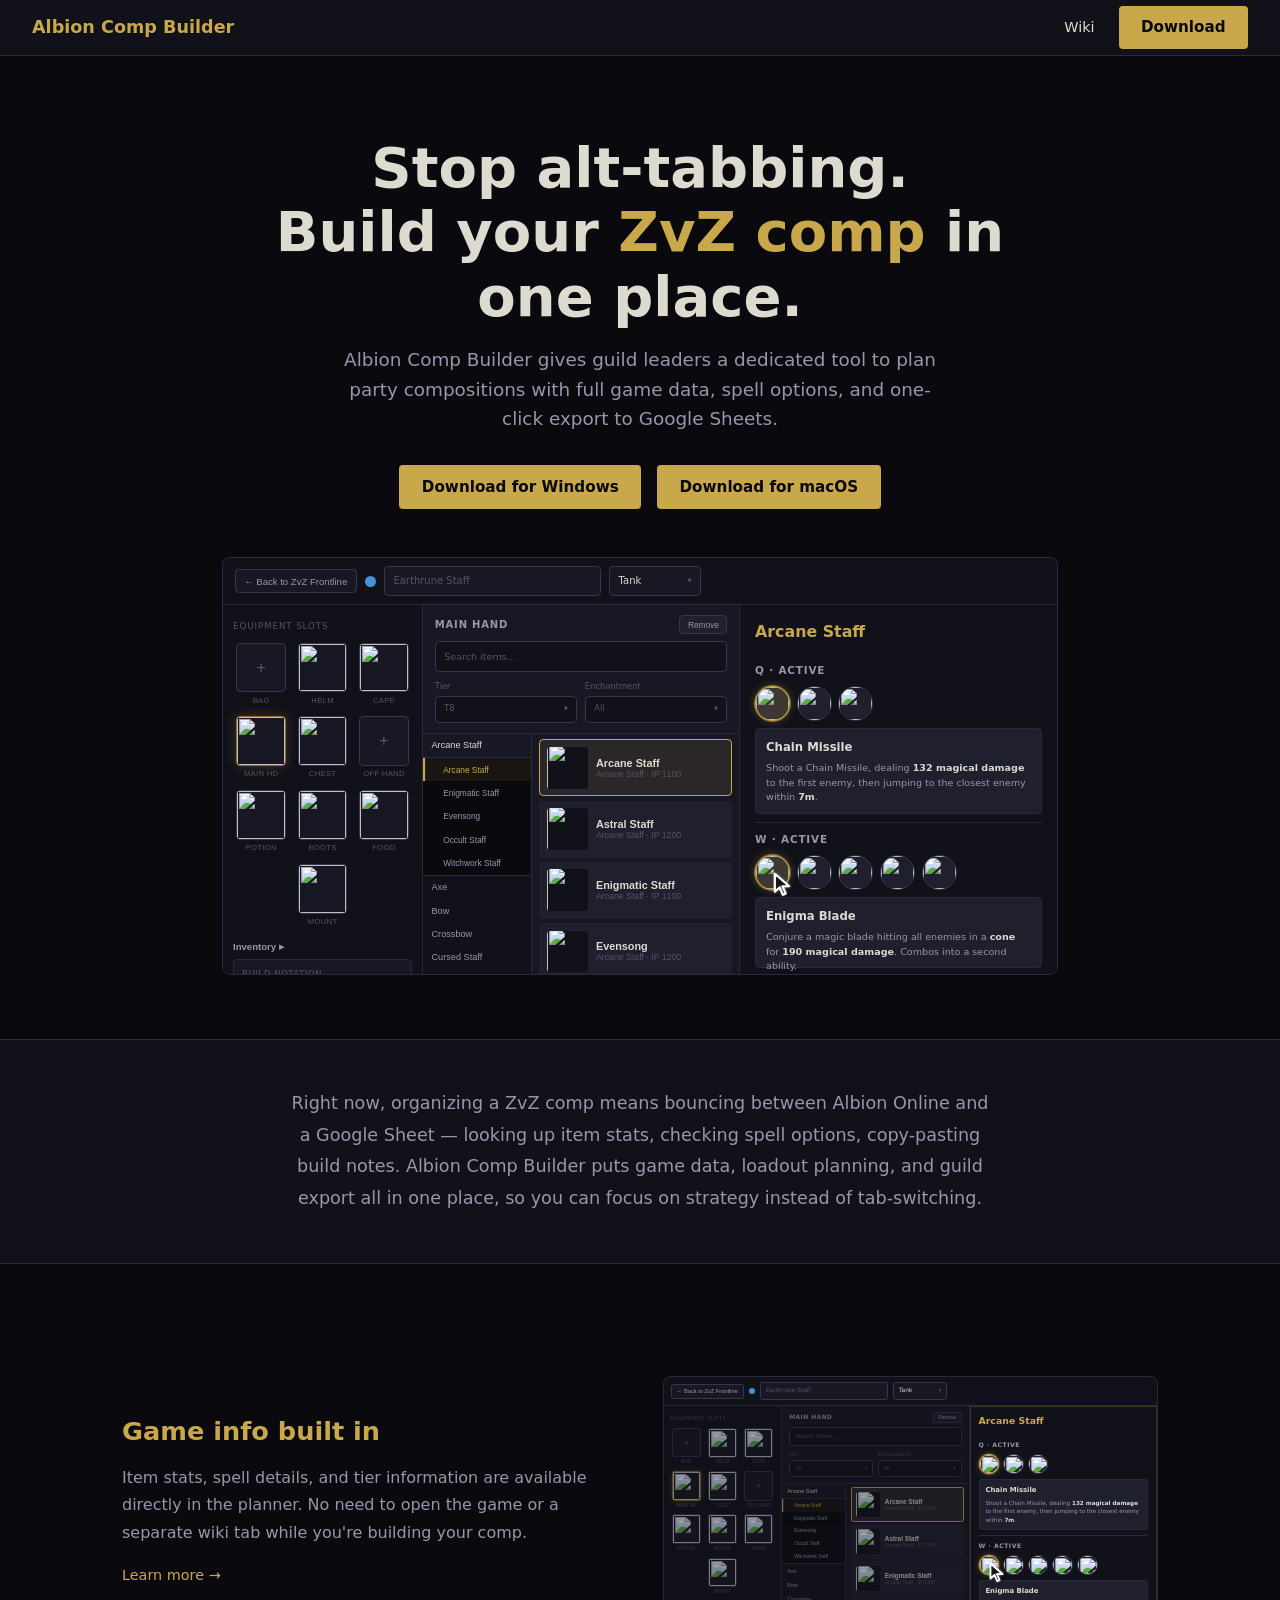
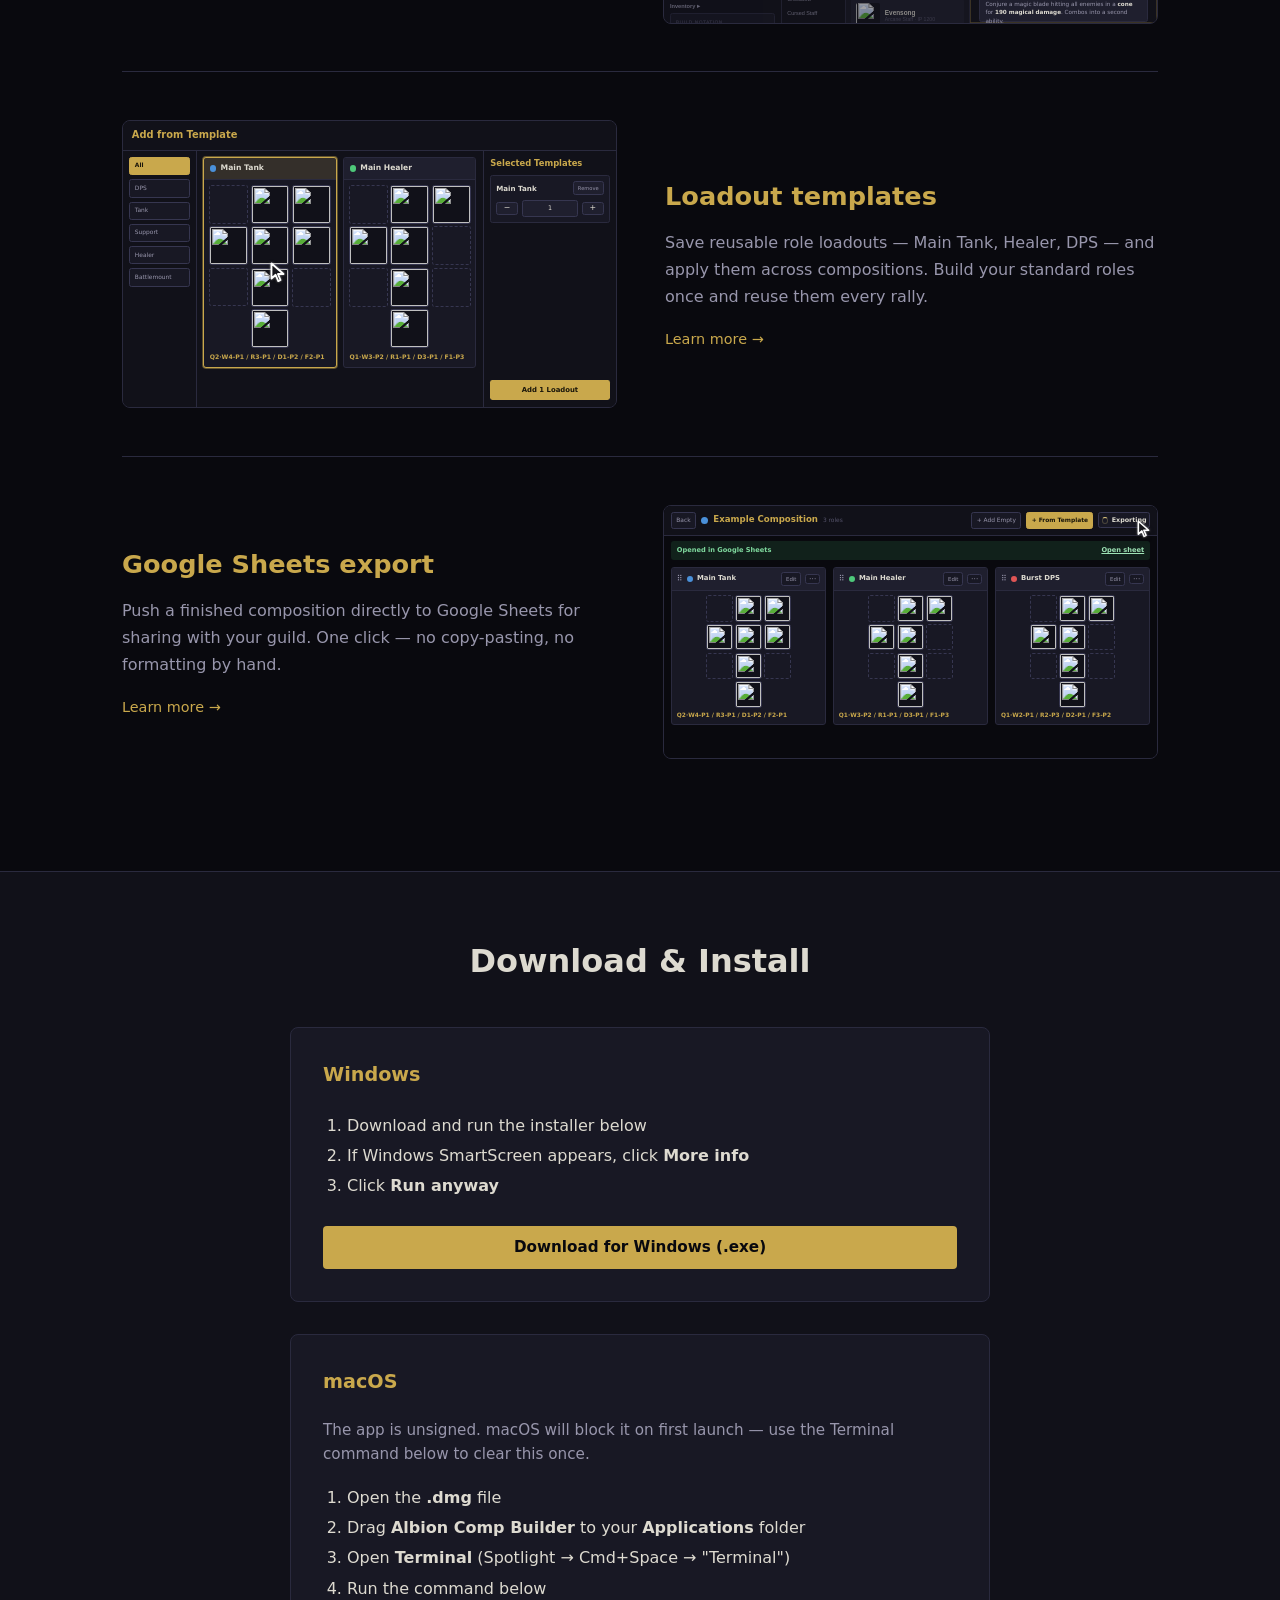
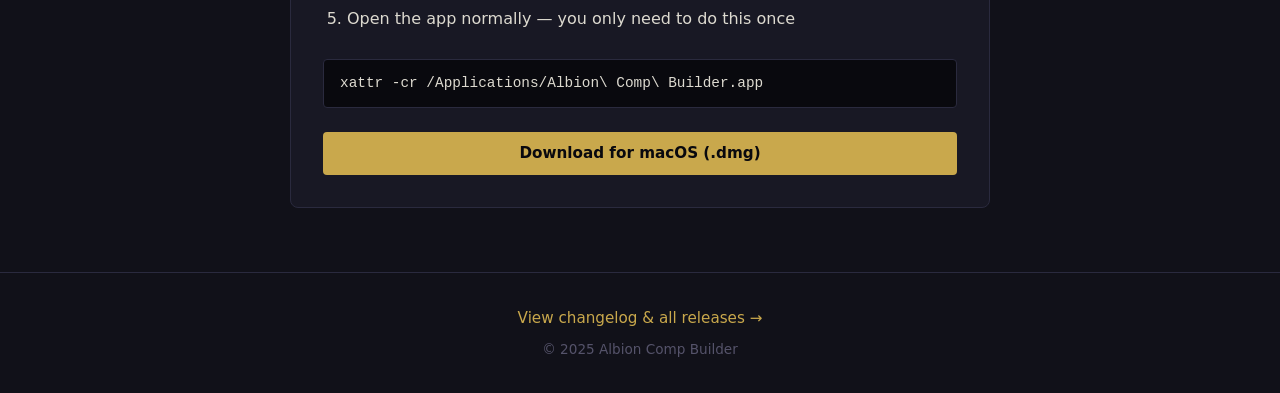
==== index.html @ 4a466241 "feat(scenes): vendor GSAP 3.15.0, split scenes.css, add scenes.js shell" ====
<!DOCTYPE html>
<html lang="en">
<head>
  <meta charset="UTF-8">
  <meta name="viewport" content="width=device-width, initial-scale=1.0">
  <title>Albion Comp Builder</title>
  <meta name="description" content="Plan your Albion Online ZvZ compositions without leaving your browser. Game data, loadout templates, and Google Sheets export — all in one place.">
  <link rel="stylesheet" href="assets/css/styles.css">
  <link rel="stylesheet" href="assets/css/scenes.css">
  <script>document.documentElement.classList.add('js')</script>
</head>
<body>

  <nav>
    <a href="#" class="nav-brand">Albion Comp Builder</a>
    <div class="nav-links">
      <a href="wiki/getting-started/" class="nav-wiki-link">Wiki</a>
      <a href="#install" class="btn btn-gold">Download</a>
    </div>
  </nav>

  <main>
    <section id="hero">
      <h1>Stop alt-tabbing.<br>Build your <span>ZvZ comp</span> in one place.</h1>
      <p>Albion Comp Builder gives guild leaders a dedicated tool to plan party compositions with full game data, spell options, and one-click export to Google Sheets.</p>
      <div class="hero-ctas">
        <a href="#install-windows" class="btn btn-gold">Download for Windows</a>
        <a href="#install-macos" class="btn btn-gold">Download for macOS</a>
      </div>
      <figure class="demo demo--hero scene scene--builder scene--builder-hero" role="img" aria-label="Animated demo: the three-pane loadout builder — selecting the main-hand slot, picking the Arcane Staff from the item browser, and switching between its abilities to read each spell's details in the ability panel.">
              <div class="scene-stage">
                <header class="sb-bar">
                  <button class="sb-btn">← Back to ZvZ Frontline</button>
                  <span class="sb-roledot"></span>
                  <span class="sb-name">Earthrune Staff</span>
                  <span class="sb-role">Tank <span class="sb-caret">▾</span></span>
                </header>
                <div class="sb-panes">
                  <aside class="sb-equip">
                    <div class="sb-label">Equipment Slots</div>
                    <div class="sb-grid"><button class="sb-slot"><span class="sb-ic"><span class="sb-empty">+</span></span><span class="sb-sl">Bag</span></button><button class="sb-slot"><span class="sb-ic"><img src="https://render.albiononline.com/v1/item/T8_HEAD_LEATHER_SET3@0.png" alt="" loading="lazy"></span><span class="sb-sl">Helm</span></button><button class="sb-slot"><span class="sb-ic"><img src="https://render.albiononline.com/v1/item/T8_CAPEITEM_MORGANA@0.png" alt="" loading="lazy"></span><span class="sb-sl">Cape</span></button><button class="sb-slot sb-slot-main"><span class="sb-ic"><img class="sb-fill" src="https://render.albiononline.com/v1/item/T8_MAIN_ARCANESTAFF@0.png" alt="" loading="lazy"></span><span class="sb-sl">Main Hd</span></button><button class="sb-slot"><span class="sb-ic"><img src="https://render.albiononline.com/v1/item/T8_ARMOR_PLATE_KEEPER@0.png" alt="" loading="lazy"></span><span class="sb-sl">Chest</span></button><button class="sb-slot"><span class="sb-ic"><span class="sb-empty">+</span></span><span class="sb-sl">Off Hand</span></button><button class="sb-slot"><span class="sb-ic"><img src="https://render.albiononline.com/v1/item/T7_POTION_REVIVE@0.png" alt="" loading="lazy"></span><span class="sb-sl">Potion</span></button><button class="sb-slot"><span class="sb-ic"><img src="https://render.albiononline.com/v1/item/T8_SHOES_CLOTH_SET2@0.png" alt="" loading="lazy"></span><span class="sb-sl">Boots</span></button><button class="sb-slot"><span class="sb-ic"><img src="https://render.albiononline.com/v1/item/T8_MEAL_SANDWICH@1.png" alt="" loading="lazy"></span><span class="sb-sl">Food</span></button><button class="sb-slot"><span class="sb-ic"><img src="https://render.albiononline.com/v1/item/T8_MOUNT_ARMORED_HORSE@0.png" alt="" loading="lazy"></span><span class="sb-sl">Mount</span></button></div>
                    <button class="sb-inv">Inventory ▸</button>
                    <div class="sb-notation"><span>Build Notation</span><strong>Q1·W1·E1-P1</strong></div>
                    <div class="sb-fieldlabel">Notes</div>
                    <div class="sb-notes"></div>
                  </aside>
                  <section class="sb-browser">
                    <header class="sb-bhead">
                      <div class="sb-titlerow"><strong>Main Hand</strong><button class="sb-remove">Remove</button></div>
                      <div class="sb-search">Search items…</div>
                      <div class="sb-te">
                        <div class="sb-tef"><span>Tier</span><span class="sb-sel">T8 <span class="sb-caret">▾</span></span></div>
                        <div class="sb-tef"><span>Enchantment</span><span class="sb-sel">All <span class="sb-caret">▾</span></span></div>
                      </div>
                    </header>
                    <div class="sb-bbody">
                      <div class="sb-cats"><button class="sb-cat sb-cat-ancestor">Arcane Staff</button><div class="sb-cat-children"><button class="sb-cat sb-cat-l2 sb-cat-active">Arcane Staff</button><button class="sb-cat sb-cat-l2">Enigmatic Staff</button><button class="sb-cat sb-cat-l2">Evensong</button><button class="sb-cat sb-cat-l2">Occult Staff</button><button class="sb-cat sb-cat-l2">Witchwork Staff</button></div><button class="sb-cat">Axe</button><button class="sb-cat">Bow</button><button class="sb-cat">Crossbow</button><button class="sb-cat">Cursed Staff</button><button class="sb-cat">Dagger</button><button class="sb-cat">Fire Staff</button><button class="sb-cat">Frost Staff</button><button class="sb-cat">Hammer</button><button class="sb-cat">Holy Staff</button><button class="sb-cat">Mace</button><button class="sb-cat">Nature Staff</button><button class="sb-cat">Quarterstaff</button><button class="sb-cat">Spear</button><button class="sb-cat">Sword</button></div>
                      <div class="sb-items">
                  <button class="sb-item sb-item-pick"><span class="sb-iic"><img src="https://render.albiononline.com/v1/item/T8_MAIN_ARCANESTAFF@0.png" alt="" loading="lazy"></span><span><strong>Arcane Staff</strong><small>Arcane Staff · IP 1100</small></span></button>
                  <button class="sb-item"><span class="sb-iic"><img src="https://render.albiononline.com/v1/item/T8_2H_ARCANESTAFF_CRYSTAL@0.png" alt="" loading="lazy"></span><span><strong>Astral Staff</strong><small>Arcane Staff · IP 1200</small></span></button>
                  <button class="sb-item"><span class="sb-iic"><img src="https://render.albiononline.com/v1/item/T8_2H_ENIGMATICSTAFF@0.png" alt="" loading="lazy"></span><span><strong>Enigmatic Staff</strong><small>Arcane Staff · IP 1100</small></span></button>
                  <button class="sb-item"><span class="sb-iic"><img src="https://render.albiononline.com/v1/item/T8_2H_ARCANE_RINGPAIR_AVALON@0.png" alt="" loading="lazy"></span><span><strong>Evensong</strong><small>Arcane Staff · IP 1200</small></span></button>
                  <button class="sb-item"><span class="sb-iic"><img src="https://render.albiononline.com/v1/item/T8_2H_ARCANESTAFF@0.png" alt="" loading="lazy"></span><span><strong>Great Arcane Staff</strong><small>Arcane Staff · IP 1100</small></span></button>
                  <button class="sb-item"><span class="sb-iic"><img src="https://render.albiononline.com/v1/item/T8_2H_ENIGMATICORB_MORGANA@0.png" alt="" loading="lazy"></span><span><strong>Malevolent Locus</strong><small>Arcane Staff · IP 1175</small></span></button>
                  <button class="sb-item"><span class="sb-iic"><img src="https://render.albiononline.com/v1/item/T8_2H_ARCANESTAFF_HELL@0.png" alt="" loading="lazy"></span><span><strong>Occult Staff</strong><small>Arcane Staff · IP 1150</small></span></button>
                  <button class="sb-item"><span class="sb-iic"><img src="https://render.albiononline.com/v1/item/T8_MAIN_ARCANESTAFF_UNDEAD@0.png" alt="" loading="lazy"></span><span><strong>Witchwork Staff</strong><small>Arcane Staff · IP 1125</small></span></button>
                </div>
              </div>
            </section>
                  <section class="sb-ability">
                    <h2 class="sb-aname">Arcane Staff</h2>
                    <div class="sb-arow">
                      <h3>Q · Active</h3>
                      <div class="sb-spells"><button class="sb-spell sb-spell-pick"><img src="https://render.albiononline.com/v1/spell/ARCANE_CHAIN_MISSILE.png" alt="" loading="lazy"></button><button class="sb-spell"><img src="https://render.albiononline.com/v1/spell/SHIELDFRIENDLY.png" alt="" loading="lazy"></button><button class="sb-spell"><img src="https://render.albiononline.com/v1/spell/MAGICSHOCK.png" alt="" loading="lazy"></button></div>
                      <article class="sb-detail"><h4>Chain Missile</h4><p>Shoot a Chain Missile, dealing <b>132 magical damage</b> to the first enemy, then jumping to the closest enemy within <b>7m</b>.</p></article>
                    </div>
                    <div class="sb-arow">
                      <h3>W · Active</h3>
                      <div class="sb-spells"><button class="sb-spell sb-w0 sb-spell-on"><img src="https://render.albiononline.com/v1/spell/ENIGMA_BLADE.png" alt="" loading="lazy"></button><button class="sb-spell"><img src="https://render.albiononline.com/v1/spell/CLEANSESPEED2.png" alt="" loading="lazy"></button><button class="sb-spell sb-w2"><img src="https://render.albiononline.com/v1/spell/FRAZZLE2.png" alt="" loading="lazy"></button><button class="sb-spell"><img src="https://render.albiononline.com/v1/spell/EMPOWERBEAM.png" alt="" loading="lazy"></button><button class="sb-spell"><img src="https://render.albiononline.com/v1/spell/MIMIC.png" alt="" loading="lazy"></button></div>
                      <div class="sb-wdetail">
                        <article class="sb-detail sb-d-enigma"><h4>Enigma Blade</h4><p>Conjure a magic blade hitting all enemies in a <b>cone</b> for <b>190 magical damage</b>. Combos into a second ability.</p></article>
                        <article class="sb-detail sb-d-frazzle"><h4>Frazzle</h4><p>Fire arcane energy at the target for <b>125 magical damage</b> and reduce its <b>Defense by 30%</b> for <b>4s</b>.</p></article>
                      </div>
                    </div>
                    <div class="sb-arow">
                      <h3>E · Active</h3>
                      <div class="sb-spells"><button class="sb-spell"><img src="https://render.albiononline.com/v1/spell/ARCANEORB2.png" alt="" loading="lazy"></button></div>
                    </div>
                    <div class="sb-arow">
                      <h3>Passive</h3>
                      <div class="sb-spells"><button class="sb-spell"><img src="https://render.albiononline.com/v1/spell/PASSIVE_ATTACKBUFF_ARCANESTAFF.png" alt="" loading="lazy"></button><button class="sb-spell"><img src="https://render.albiononline.com/v1/spell/PASSIVE_ENERGYCHANCE_ARCANESTAFF.png" alt="" loading="lazy"></button><button class="sb-spell"><img src="https://render.albiononline.com/v1/spell/PASSIVE_ARMOR_CASTER_ARCANESTAFF.png" alt="" loading="lazy"></button><button class="sb-spell"><img src="https://render.albiononline.com/v1/spell/PASSIVE_SILENCECHANCE.png" alt="" loading="lazy"></button></div>
                    </div>
                  </section>
                </div>
                <div class="s-cursor"></div>
              </div>
      </figure>
    </section>
    <section id="pain">
      <p>Right now, organizing a ZvZ comp means bouncing between Albion Online and a Google Sheet — looking up item stats, checking spell options, copy-pasting build notes. Albion Comp Builder puts game data, loadout planning, and guild export all in one place, so you can focus on strategy instead of tab-switching.</p>
    </section>
    <section id="features">

      <div class="feature">
        <div class="feature-text">
          <h2>Game info built in</h2>
          <p>Item stats, spell details, and tier information are available directly in the planner. No need to open the game or a separate wiki tab while you're building your comp.</p>
          <a href="wiki/building-a-composition/" class="link-learn">Learn more →</a>
        </div>
        <figure class="demo demo--feature scene scene--builder scene--builder-game" role="img" aria-label="Animated demo: real item stats and spell details shown inline in the builder's ability panel — switch abilities to see each spell's stats without opening the game.">
                <div class="scene-stage">
                  <header class="sb-bar">
                    <button class="sb-btn">← Back to ZvZ Frontline</button>
                    <span class="sb-roledot"></span>
                    <span class="sb-name">Earthrune Staff</span>
                    <span class="sb-role">Tank <span class="sb-caret">▾</span></span>
                  </header>
                  <div class="sb-panes">
                    <aside class="sb-equip">
                      <div class="sb-label">Equipment Slots</div>
                      <div class="sb-grid"><button class="sb-slot"><span class="sb-ic"><span class="sb-empty">+</span></span><span class="sb-sl">Bag</span></button><button class="sb-slot"><span class="sb-ic"><img src="https://render.albiononline.com/v1/item/T8_HEAD_LEATHER_SET3@0.png" alt="" loading="lazy"></span><span class="sb-sl">Helm</span></button><button class="sb-slot"><span class="sb-ic"><img src="https://render.albiononline.com/v1/item/T8_CAPEITEM_MORGANA@0.png" alt="" loading="lazy"></span><span class="sb-sl">Cape</span></button><button class="sb-slot sb-slot-main"><span class="sb-ic"><img class="sb-fill" src="https://render.albiononline.com/v1/item/T8_MAIN_ARCANESTAFF@0.png" alt="" loading="lazy"></span><span class="sb-sl">Main Hd</span></button><button class="sb-slot"><span class="sb-ic"><img src="https://render.albiononline.com/v1/item/T8_ARMOR_PLATE_KEEPER@0.png" alt="" loading="lazy"></span><span class="sb-sl">Chest</span></button><button class="sb-slot"><span class="sb-ic"><span class="sb-empty">+</span></span><span class="sb-sl">Off Hand</span></button><button class="sb-slot"><span class="sb-ic"><img src="https://render.albiononline.com/v1/item/T7_POTION_REVIVE@0.png" alt="" loading="lazy"></span><span class="sb-sl">Potion</span></button><button class="sb-slot"><span class="sb-ic"><img src="https://render.albiononline.com/v1/item/T8_SHOES_CLOTH_SET2@0.png" alt="" loading="lazy"></span><span class="sb-sl">Boots</span></button><button class="sb-slot"><span class="sb-ic"><img src="https://render.albiononline.com/v1/item/T8_MEAL_SANDWICH@1.png" alt="" loading="lazy"></span><span class="sb-sl">Food</span></button><button class="sb-slot"><span class="sb-ic"><img src="https://render.albiononline.com/v1/item/T8_MOUNT_ARMORED_HORSE@0.png" alt="" loading="lazy"></span><span class="sb-sl">Mount</span></button></div>
                      <button class="sb-inv">Inventory ▸</button>
                      <div class="sb-notation"><span>Build Notation</span><strong>Q1·W1·E1-P1</strong></div>
                      <div class="sb-fieldlabel">Notes</div>
                      <div class="sb-notes"></div>
                    </aside>
                    <section class="sb-browser">
                      <header class="sb-bhead">
                        <div class="sb-titlerow"><strong>Main Hand</strong><button class="sb-remove">Remove</button></div>
                        <div class="sb-search">Search items…</div>
                        <div class="sb-te">
                          <div class="sb-tef"><span>Tier</span><span class="sb-sel">T8 <span class="sb-caret">▾</span></span></div>
                          <div class="sb-tef"><span>Enchantment</span><span class="sb-sel">All <span class="sb-caret">▾</span></span></div>
                        </div>
                      </header>
                      <div class="sb-bbody">
                        <div class="sb-cats"><button class="sb-cat sb-cat-ancestor">Arcane Staff</button><div class="sb-cat-children"><button class="sb-cat sb-cat-l2 sb-cat-active">Arcane Staff</button><button class="sb-cat sb-cat-l2">Enigmatic Staff</button><button class="sb-cat sb-cat-l2">Evensong</button><button class="sb-cat sb-cat-l2">Occult Staff</button><button class="sb-cat sb-cat-l2">Witchwork Staff</button></div><button class="sb-cat">Axe</button><button class="sb-cat">Bow</button><button class="sb-cat">Crossbow</button><button class="sb-cat">Cursed Staff</button><button class="sb-cat">Dagger</button><button class="sb-cat">Fire Staff</button><button class="sb-cat">Frost Staff</button><button class="sb-cat">Hammer</button><button class="sb-cat">Holy Staff</button><button class="sb-cat">Mace</button><button class="sb-cat">Nature Staff</button><button class="sb-cat">Quarterstaff</button><button class="sb-cat">Spear</button><button class="sb-cat">Sword</button></div>
                        <div class="sb-items">
                  <button class="sb-item sb-item-pick"><span class="sb-iic"><img src="https://render.albiononline.com/v1/item/T8_MAIN_ARCANESTAFF@0.png" alt="" loading="lazy"></span><span><strong>Arcane Staff</strong><small>Arcane Staff · IP 1100</small></span></button>
                  <button class="sb-item"><span class="sb-iic"><img src="https://render.albiononline.com/v1/item/T8_2H_ARCANESTAFF_CRYSTAL@0.png" alt="" loading="lazy"></span><span><strong>Astral Staff</strong><small>Arcane Staff · IP 1200</small></span></button>
                  <button class="sb-item"><span class="sb-iic"><img src="https://render.albiononline.com/v1/item/T8_2H_ENIGMATICSTAFF@0.png" alt="" loading="lazy"></span><span><strong>Enigmatic Staff</strong><small>Arcane Staff · IP 1100</small></span></button>
                  <button class="sb-item"><span class="sb-iic"><img src="https://render.albiononline.com/v1/item/T8_2H_ARCANE_RINGPAIR_AVALON@0.png" alt="" loading="lazy"></span><span><strong>Evensong</strong><small>Arcane Staff · IP 1200</small></span></button>
                  <button class="sb-item"><span class="sb-iic"><img src="https://render.albiononline.com/v1/item/T8_2H_ARCANESTAFF@0.png" alt="" loading="lazy"></span><span><strong>Great Arcane Staff</strong><small>Arcane Staff · IP 1100</small></span></button>
                  <button class="sb-item"><span class="sb-iic"><img src="https://render.albiononline.com/v1/item/T8_2H_ENIGMATICORB_MORGANA@0.png" alt="" loading="lazy"></span><span><strong>Malevolent Locus</strong><small>Arcane Staff · IP 1175</small></span></button>
                  <button class="sb-item"><span class="sb-iic"><img src="https://render.albiononline.com/v1/item/T8_2H_ARCANESTAFF_HELL@0.png" alt="" loading="lazy"></span><span><strong>Occult Staff</strong><small>Arcane Staff · IP 1150</small></span></button>
                  <button class="sb-item"><span class="sb-iic"><img src="https://render.albiononline.com/v1/item/T8_MAIN_ARCANESTAFF_UNDEAD@0.png" alt="" loading="lazy"></span><span><strong>Witchwork Staff</strong><small>Arcane Staff · IP 1125</small></span></button>
                </div>
              </div>
            </section>
                    <section class="sb-ability">
                      <h2 class="sb-aname">Arcane Staff</h2>
                      <div class="sb-arow">
                        <h3>Q · Active</h3>
                        <div class="sb-spells"><button class="sb-spell sb-spell-pick"><img src="https://render.albiononline.com/v1/spell/ARCANE_CHAIN_MISSILE.png" alt="" loading="lazy"></button><button class="sb-spell"><img src="https://render.albiononline.com/v1/spell/SHIELDFRIENDLY.png" alt="" loading="lazy"></button><button class="sb-spell"><img src="https://render.albiononline.com/v1/spell/MAGICSHOCK.png" alt="" loading="lazy"></button></div>
                        <article class="sb-detail"><h4>Chain Missile</h4><p>Shoot a Chain Missile, dealing <b>132 magical damage</b> to the first enemy, then jumping to the closest enemy within <b>7m</b>.</p></article>
                      </div>
                      <div class="sb-arow">
                        <h3>W · Active</h3>
                        <div class="sb-spells"><button class="sb-spell sb-w0 sb-spell-on"><img src="https://render.albiononline.com/v1/spell/ENIGMA_BLADE.png" alt="" loading="lazy"></button><button class="sb-spell"><img src="https://render.albiononline.com/v1/spell/CLEANSESPEED2.png" alt="" loading="lazy"></button><button class="sb-spell sb-w2"><img src="https://render.albiononline.com/v1/spell/FRAZZLE2.png" alt="" loading="lazy"></button><button class="sb-spell"><img src="https://render.albiononline.com/v1/spell/EMPOWERBEAM.png" alt="" loading="lazy"></button><button class="sb-spell"><img src="https://render.albiononline.com/v1/spell/MIMIC.png" alt="" loading="lazy"></button></div>
                        <div class="sb-wdetail">
                          <article class="sb-detail sb-d-enigma"><h4>Enigma Blade</h4><p>Conjure a magic blade hitting all enemies in a <b>cone</b> for <b>190 magical damage</b>. Combos into a second ability.</p></article>
                          <article class="sb-detail sb-d-frazzle"><h4>Frazzle</h4><p>Fire arcane energy at the target for <b>125 magical damage</b> and reduce its <b>Defense by 30%</b> for <b>4s</b>.</p></article>
                        </div>
                      </div>
                      <div class="sb-arow">
                        <h3>E · Active</h3>
                        <div class="sb-spells"><button class="sb-spell"><img src="https://render.albiononline.com/v1/spell/ARCANEORB2.png" alt="" loading="lazy"></button></div>
                      </div>
                      <div class="sb-arow">
                        <h3>Passive</h3>
                        <div class="sb-spells"><button class="sb-spell"><img src="https://render.albiononline.com/v1/spell/PASSIVE_ATTACKBUFF_ARCANESTAFF.png" alt="" loading="lazy"></button><button class="sb-spell"><img src="https://render.albiononline.com/v1/spell/PASSIVE_ENERGYCHANCE_ARCANESTAFF.png" alt="" loading="lazy"></button><button class="sb-spell"><img src="https://render.albiononline.com/v1/spell/PASSIVE_ARMOR_CASTER_ARCANESTAFF.png" alt="" loading="lazy"></button><button class="sb-spell"><img src="https://render.albiononline.com/v1/spell/PASSIVE_SILENCECHANCE.png" alt="" loading="lazy"></button></div>
                      </div>
                    </section>
                  </div>
                  <div class="s-cursor"></div>
                </div>
        </figure>
      </div>

      <div class="feature">
        <div class="feature-text">
          <h2>Loadout templates</h2>
          <p>Save reusable role loadouts — Main Tank, Healer, DPS — and apply them across compositions. Build your standard roles once and reuse them every rally.</p>
          <a href="wiki/loadout-templates/" class="link-learn">Learn more →</a>
        </div>
        <figure class="demo demo--feature scene scene--templates scene--templates-pick" role="img" aria-label="Animated demo: the Add from Template picker — selecting the Main Tank loadout card so it lands in the Selected Templates cart with a quantity control.">
          <div class="scene-stage">
            <div class="tp-head"><span class="tp-title">Add from Template</span></div>
            <div class="tp-body">
              <div class="tp-filters">
                <span class="tp-filter on">All</span>
                <span class="tp-filter">DPS</span>
                <span class="tp-filter">Tank</span>
                <span class="tp-filter">Support</span>
                <span class="tp-filter">Healer</span>
                <span class="tp-filter">Battlemount</span>
              </div>
              <div class="tp-grid">
                <article class="lc-card tp-pick">
                  <div class="lc-head"><span class="lc-dot" style="background:#4a90d9"></span><span class="lc-title">Main Tank</span></div>
                  <div class="lc-grid">
                    <span class="lc-slot lc-slot--empty"></span>
                    <span class="lc-slot"><img src="https://render.albiononline.com/v1/item/T8_HEAD_PLATE_SET3.png" alt=""></span>
                    <span class="lc-slot"><img src="https://render.albiononline.com/v1/item/T8_CAPE.png" alt=""></span>
                    <span class="lc-slot"><img src="https://render.albiononline.com/v1/item/T8_MAIN_MACE.png" alt=""></span>
                    <span class="lc-slot"><img src="https://render.albiononline.com/v1/item/T8_ARMOR_PLATE_SET3.png" alt=""></span>
                    <span class="lc-slot"><img src="https://render.albiononline.com/v1/item/T8_OFF_SHIELD.png" alt=""></span>
                    <span class="lc-slot lc-slot--empty"></span>
                    <span class="lc-slot"><img src="https://render.albiononline.com/v1/item/T8_SHOES_PLATE_SET3.png" alt=""></span>
                    <span class="lc-slot lc-slot--empty"></span>
                    <span class="lc-slot lc-slot--spacer"></span>
                    <span class="lc-slot"><img src="https://render.albiononline.com/v1/item/T8_MOUNT_ARMORED_HORSE.png" alt=""></span>
                    <span class="lc-slot lc-slot--spacer"></span>
                  </div>
                  <div class="lc-notation">Q2·W4-P1 / R3-P1 / D1-P2 / F2-P1</div>
                </article>
                <article class="lc-card">
                  <div class="lc-head"><span class="lc-dot" style="background:#4ec87a"></span><span class="lc-title">Main Healer</span></div>
                  <div class="lc-grid">
                    <span class="lc-slot lc-slot--empty"></span>
                    <span class="lc-slot"><img src="https://render.albiononline.com/v1/item/T8_HEAD_CLOTH_SET2.png" alt=""></span>
                    <span class="lc-slot"><img src="https://render.albiononline.com/v1/item/T8_CAPE.png" alt=""></span>
                    <span class="lc-slot"><img src="https://render.albiononline.com/v1/item/T8_2H_HOLYSTAFF.png" alt=""></span>
                    <span class="lc-slot"><img src="https://render.albiononline.com/v1/item/T8_ARMOR_CLOTH_SET2.png" alt=""></span>
                    <span class="lc-slot lc-slot--empty"></span>
                    <span class="lc-slot lc-slot--empty"></span>
                    <span class="lc-slot"><img src="https://render.albiononline.com/v1/item/T8_SHOES_CLOTH_SET2.png" alt=""></span>
                    <span class="lc-slot lc-slot--empty"></span>
                    <span class="lc-slot lc-slot--spacer"></span>
                    <span class="lc-slot"><img src="https://render.albiononline.com/v1/item/T8_MOUNT_ARMORED_HORSE.png" alt=""></span>
                    <span class="lc-slot lc-slot--spacer"></span>
                  </div>
                  <div class="lc-notation">Q1·W3-P2 / R1-P1 / D3-P1 / F1-P3</div>
                </article>
              </div>
              <div class="tp-cart">
                <h3>Selected Templates</h3>
                <div class="tp-cart-row tp-cart-fly">
                  <div class="tp-cart-rowhead"><strong>Main Tank</strong><span class="tp-remove">Remove</span></div>
                  <div class="tp-qc"><span class="tp-step">−</span><span class="tp-qval">1</span><span class="tp-step">+</span></div>
                </div>
                <span class="tp-add">Add 1 Loadout</span>
              </div>
            </div>
            <span class="s-cursor"></span>
          </div>
        </figure>
      </div>

      <div class="feature">
        <div class="feature-text">
          <h2>Google Sheets export</h2>
          <p>Push a finished composition directly to Google Sheets for sharing with your guild. One click — no copy-pasting, no formatting by hand.</p>
          <a href="wiki/google-sheets-export/" class="link-learn">Learn more →</a>
        </div>
        <figure class="demo demo--feature scene scene--export" role="img" aria-label="Animated demo: in the composition view, opening the More-actions menu, choosing Export to Google Sheets, the button switching to an Exporting spinner, and a green Opened in Google Sheets banner appearing with an Open sheet link.">
          <div class="scene-stage">
            <div class="xp-camera">
              <div class="xp-comp">
                <div class="xp-toolbar">
                  <span class="xp-back">Back</span>
                  <span class="xp-dot" style="background:#4a90d9"></span>
                  <span class="xp-name">Example Composition</span>
                  <span class="xp-roles">3 roles</span>
                  <span class="xp-actions">
                    <span class="xp-tbtn">+ Add Empty</span>
                    <span class="xp-tbtn xp-tbtn--gold">+ From Template</span>
                    <span class="xp-more">
                      <span class="xp-more-dots">⋯</span>
                      <span class="xp-more-loading"><span class="xp-spinner"></span>Exporting</span>
                    </span>
                  </span>
                  <div class="xp-menu" role="menu">
                    <div class="xp-mi"><span class="xp-mi-icon">📄</span>Export .xlsx</div>
                    <div class="xp-mi xp-mi-gs"><span class="xp-mi-icon">📊</span>Export to Google Sheets</div>
                    <div class="xp-mi"><span class="xp-mi-icon">✎</span>Bulk Edit</div>
                  </div>
                </div>
                <div class="xp-banner"><span>Opened in Google Sheets</span><span class="xp-banner-link">Open sheet</span></div>
                <div class="xp-cards">
                  <article class="lc-card">
                    <div class="lc-head"><span class="lc-grip">⠿</span><span class="lc-dot" style="background:#4a90d9"></span><span class="lc-title">Main Tank</span><span class="lc-btn">Edit</span><span class="lc-btn lc-more">⋯</span></div>
                    <div class="lc-grid">
                      <span class="lc-slot lc-slot--empty"></span>
                      <span class="lc-slot"><img src="https://render.albiononline.com/v1/item/T8_HEAD_PLATE_SET3.png" alt=""></span>
                      <span class="lc-slot"><img src="https://render.albiononline.com/v1/item/T8_CAPE.png" alt=""></span>
                      <span class="lc-slot"><img src="https://render.albiononline.com/v1/item/T8_MAIN_MACE.png" alt=""></span>
                      <span class="lc-slot"><img src="https://render.albiononline.com/v1/item/T8_ARMOR_PLATE_SET3.png" alt=""></span>
                      <span class="lc-slot"><img src="https://render.albiononline.com/v1/item/T8_OFF_SHIELD.png" alt=""></span>
                      <span class="lc-slot lc-slot--empty"></span>
                      <span class="lc-slot"><img src="https://render.albiononline.com/v1/item/T8_SHOES_PLATE_SET3.png" alt=""></span>
                      <span class="lc-slot lc-slot--empty"></span>
                      <span class="lc-slot lc-slot--spacer"></span>
                      <span class="lc-slot"><img src="https://render.albiononline.com/v1/item/T8_MOUNT_ARMORED_HORSE.png" alt=""></span>
                      <span class="lc-slot lc-slot--spacer"></span>
                    </div>
                    <div class="lc-notation">Q2·W4-P1 / R3-P1 / D1-P2 / F2-P1</div>
                  </article>
                  <article class="lc-card">
                    <div class="lc-head"><span class="lc-grip">⠿</span><span class="lc-dot" style="background:#4ec87a"></span><span class="lc-title">Main Healer</span><span class="lc-btn">Edit</span><span class="lc-btn lc-more">⋯</span></div>
                    <div class="lc-grid">
                      <span class="lc-slot lc-slot--empty"></span>
                      <span class="lc-slot"><img src="https://render.albiononline.com/v1/item/T8_HEAD_CLOTH_SET2.png" alt=""></span>
                      <span class="lc-slot"><img src="https://render.albiononline.com/v1/item/T8_CAPE.png" alt=""></span>
                      <span class="lc-slot"><img src="https://render.albiononline.com/v1/item/T8_2H_HOLYSTAFF.png" alt=""></span>
                      <span class="lc-slot"><img src="https://render.albiononline.com/v1/item/T8_ARMOR_CLOTH_SET2.png" alt=""></span>
                      <span class="lc-slot lc-slot--empty"></span>
                      <span class="lc-slot lc-slot--empty"></span>
                      <span class="lc-slot"><img src="https://render.albiononline.com/v1/item/T8_SHOES_CLOTH_SET2.png" alt=""></span>
                      <span class="lc-slot lc-slot--empty"></span>
                      <span class="lc-slot lc-slot--spacer"></span>
                      <span class="lc-slot"><img src="https://render.albiononline.com/v1/item/T8_MOUNT_ARMORED_HORSE.png" alt=""></span>
                      <span class="lc-slot lc-slot--spacer"></span>
                    </div>
                    <div class="lc-notation">Q1·W3-P2 / R1-P1 / D3-P1 / F1-P3</div>
                  </article>
                  <article class="lc-card">
                    <div class="lc-head"><span class="lc-grip">⠿</span><span class="lc-dot" style="background:#e05555"></span><span class="lc-title">Burst DPS</span><span class="lc-btn">Edit</span><span class="lc-btn lc-more">⋯</span></div>
                    <div class="lc-grid">
                      <span class="lc-slot lc-slot--empty"></span>
                      <span class="lc-slot"><img src="https://render.albiononline.com/v1/item/T8_HEAD_CLOTH_SET3.png" alt=""></span>
                      <span class="lc-slot"><img src="https://render.albiononline.com/v1/item/T8_CAPE.png" alt=""></span>
                      <span class="lc-slot"><img src="https://render.albiononline.com/v1/item/T8_MAIN_ARCANESTAFF.png" alt=""></span>
                      <span class="lc-slot"><img src="https://render.albiononline.com/v1/item/T8_ARMOR_CLOTH_SET3.png" alt=""></span>
                      <span class="lc-slot lc-slot--empty"></span>
                      <span class="lc-slot lc-slot--empty"></span>
                      <span class="lc-slot"><img src="https://render.albiononline.com/v1/item/T8_SHOES_CLOTH_SET3.png" alt=""></span>
                      <span class="lc-slot lc-slot--empty"></span>
                      <span class="lc-slot lc-slot--spacer"></span>
                      <span class="lc-slot"><img src="https://render.albiononline.com/v1/item/T8_MOUNT_ARMORED_HORSE.png" alt=""></span>
                      <span class="lc-slot lc-slot--spacer"></span>
                    </div>
                    <div class="lc-notation">Q1·W2-P1 / R2-P3 / D2-P1 / F3-P2</div>
                  </article>
                </div>
              </div>
              <span class="s-cursor"></span>
            </div>
          </div>
        </figure>
      </div>

    </section>
    <section id="install">
      <div class="install-inner">
        <h2>Download &amp; Install</h2>

        <div class="install-platform" id="install-windows">
          <h3>Windows</h3>
          <ol>
            <li>Download and run the installer below</li>
            <li>If Windows SmartScreen appears, click <strong>More info</strong></li>
            <li>Click <strong>Run anyway</strong></li>
          </ol>
          <a href="https://github.com/sudo-rain/AlbionCompBuilder/releases/latest"
             class="btn btn-gold btn-full"
             target="_blank" rel="noopener">
            Download for Windows (.exe)
          </a>
        </div>

        <div class="install-platform" id="install-macos">
          <h3>macOS</h3>
          <p>The app is unsigned. macOS will block it on first launch — use the Terminal command below to clear this once.</p>
          <ol>
            <li>Open the <strong>.dmg</strong> file</li>
            <li>Drag <strong>Albion Comp Builder</strong> to your <strong>Applications</strong> folder</li>
            <li>Open <strong>Terminal</strong> (Spotlight → Cmd+Space → "Terminal")</li>
            <li>Run the command below</li>
            <li>Open the app normally — you only need to do this once</li>
          </ol>
          <div class="code-block">xattr -cr /Applications/Albion\ Comp\ Builder.app</div>
          <a href="https://github.com/sudo-rain/AlbionCompBuilder/releases/latest"
             class="btn btn-gold btn-full"
             target="_blank" rel="noopener">
            Download for macOS (.dmg)
          </a>
        </div>

      </div>
    </section>
  </main>

  <footer>
    <a href="https://github.com/sudo-rain/AlbionCompBuilder/releases"
       target="_blank" rel="noopener">
      View changelog &amp; all releases →
    </a>
    <p>© 2025 Albion Comp Builder</p>
  </footer>

  <script defer src="assets/js/vendor/gsap.min.js"></script>
  <script defer src="assets/js/scenes.js"></script>
  <script src="assets/js/main.js"></script>
</body>
</html>
---- assets/css/styles.css ----
*, *::before, *::after {
  box-sizing: border-box;
  margin: 0;
  padding: 0;
}

:root {
  --bg: #09090e;
  --s1: #111119;
  --s2: #181824;
  --s3: #1f1f2e;
  --s4: #272738;
  --border: #2a2a3e;
  --border2: #363650;
  --text: #dddad0;
  --text2: #9896ac;
  --text3: #55536a;
  --gold: #c9a84c;
  --gold2: #8a6e2a;
  --disabled: #55536a;
}

body {
  background: var(--bg);
  color: var(--text);
  font-family: system-ui, -apple-system, BlinkMacSystemFont, 'Segoe UI', sans-serif;
  line-height: 1.6;
}

/* Shared button styles */
.btn {
  display: inline-block;
  padding: 0.6rem 1.4rem;
  border-radius: 4px;
  font-weight: 600;
  font-size: 0.95rem;
  text-decoration: none;
  cursor: pointer;
  transition: opacity 0.15s;
}

.btn:hover {
  opacity: 0.85;
}

.btn-gold {
  background: var(--gold);
  color: #09090e;
}

.btn-full {
  width: 100%;
  text-align: center;
  display: block;
}

/* Nav */
nav {
  position: sticky;
  top: 0;
  z-index: 100;
  background: var(--s1);
  border-bottom: 1px solid var(--border);
  display: flex;
  align-items: center;
  justify-content: space-between;
  padding: 0 2rem;
  height: 56px;
}

.nav-brand {
  font-weight: 700;
  font-size: 1.1rem;
  color: var(--gold);
  text-decoration: none;
}

.nav-links {
  display: flex;
  align-items: center;
  gap: 1.5rem;
}

.nav-wiki {
  color: var(--disabled);
  pointer-events: none;
  cursor: default;
  font-size: 0.9rem;
}

.nav-wiki::after {
  content: " (Coming Soon)";
  font-size: 0.75rem;
}

/* Hero */
#hero {
  text-align: center;
  padding: 5rem 2rem 4rem;
  max-width: 900px;
  margin: 0 auto;
}

#hero h1 {
  font-size: clamp(2rem, 5vw, 3.5rem);
  color: var(--text);
  line-height: 1.15;
  margin-bottom: 1rem;
}

#hero h1 span {
  color: var(--gold);
}

#hero > p {
  color: var(--text2);
  font-size: 1.15rem;
  margin-bottom: 2rem;
  max-width: 600px;
  margin-left: auto;
  margin-right: auto;
}

.hero-ctas {
  display: flex;
  gap: 1rem;
  justify-content: center;
  flex-wrap: wrap;
  margin-bottom: 3rem;
}

/* Pain bridge */
#pain {
  background: var(--s1);
  border-top: 1px solid var(--border);
  border-bottom: 1px solid var(--border);
  padding: 3rem 2rem;
  text-align: center;
}

#pain p {
  max-width: 700px;
  margin: 0 auto;
  color: var(--text2);
  font-size: 1.1rem;
  line-height: 1.8;
}

/* Feature sections */
#features {
  padding: 4rem 2rem;
  max-width: 1100px;
  margin: 0 auto;
}

.feature {
  display: flex;
  align-items: center;
  gap: 3rem;
  padding: 3rem 0;
  border-bottom: 1px solid var(--border);
}

.feature:last-child {
  border-bottom: none;
}

.feature:nth-child(even) {
  flex-direction: row-reverse;
}

.feature-text {
  flex: 1;
  min-width: 260px;
}

.feature-text h2 {
  font-size: 1.6rem;
  color: var(--gold);
  margin-bottom: 0.75rem;
}

.feature-text p {
  color: var(--text2);
  margin-bottom: 1rem;
  line-height: 1.7;
}

.link-disabled {
  color: var(--disabled);
  pointer-events: none;
  cursor: default;
  font-size: 0.9rem;
  text-decoration: none;
}

.link-disabled::after {
  content: " (Coming Soon)";
  font-size: 0.8rem;
}

/* Install section */
#install {
  background: var(--s1);
  border-top: 1px solid var(--border);
  padding: 4rem 2rem;
}

.install-inner {
  max-width: 700px;
  margin: 0 auto;
}

#install h2 {
  font-size: 2rem;
  color: var(--text);
  margin-bottom: 2.5rem;
  text-align: center;
}

.install-platform {
  background: var(--s2);
  border: 1px solid var(--border);
  border-radius: 8px;
  padding: 2rem;
  margin-bottom: 2rem;
}

.install-platform:last-child {
  margin-bottom: 0;
}

.install-platform h3 {
  font-size: 1.2rem;
  color: var(--gold);
  margin-bottom: 1.25rem;
}

.install-platform > p {
  color: var(--text2);
  margin-bottom: 1rem;
  font-size: 0.95rem;
}

.install-platform ol {
  color: var(--text);
  padding-left: 1.5rem;
  margin-bottom: 1.5rem;
  line-height: 1.9;
}

.install-platform ol li strong {
  color: var(--text);
}

.code-block {
  background: var(--bg);
  border: 1px solid var(--border);
  border-radius: 4px;
  padding: 0.75rem 1rem;
  font-family: 'SF Mono', 'Consolas', 'Courier New', monospace;
  font-size: 0.9rem;
  color: var(--text);
  margin-bottom: 1.5rem;
  overflow-x: auto;
  white-space: nowrap;
}

/* Footer */
footer {
  background: var(--s1);
  border-top: 1px solid var(--border);
  padding: 2rem;
  text-align: center;
}

footer a {
  color: var(--gold);
  text-decoration: none;
  font-size: 0.95rem;
}

footer a:hover {
  text-decoration: underline;
}

footer p {
  color: var(--text3);
  font-size: 0.85rem;
  margin-top: 0.5rem;
}

/* Responsive */
@media (max-width: 700px) {
  nav {
    padding: 0 1rem;
  }

  #hero {
    padding: 3rem 1.25rem 2.5rem;
  }

  .hero-ctas {
    flex-direction: column;
    align-items: center;
  }

  .hero-ctas .btn {
    width: 100%;
    max-width: 300px;
    text-align: center;
  }

  #features {
    padding: 2rem 1.25rem;
  }

  .feature,
  .feature:nth-child(even) {
    flex-direction: column;
    gap: 1.5rem;
  }

  .demo--feature {
    width: 100%;
    min-width: unset;
  }

  #install {
    padding: 2.5rem 1.25rem;
  }

  .install-platform {
    padding: 1.5rem;
  }
}

/* ===== Wiki ===== */
.nav-wiki-link {
  color: var(--text);
  text-decoration: none;
  font-size: 0.9rem;
}

.nav-wiki-link:hover {
  color: var(--gold);
}

.link-learn {
  color: var(--gold);
  text-decoration: none;
  font-size: 0.9rem;
}

.link-learn:hover {
  text-decoration: underline;
}

.wiki-body {
  display: flex;
  gap: 2.5rem;
  max-width: 1100px;
  margin: 0 auto;
  padding: 2.5rem 2rem 4rem;
  align-items: flex-start;
}

.wiki-sidebar-wrap {
  flex: 0 0 220px;
  position: sticky;
  top: 72px;
}

.wiki-sidebar-wrap > summary {
  display: none; /* desktop: no disclosure toggle, sidebar always shown */
}

/* Flatten the <nav> box: wrapped in <details>, a <nav> child triggers a
   Chromium sizing quirk that collapses the disclosure height on mobile, so
   the open list overflows and overlaps the page. display:contents lets the
   <ul> size the <details> directly while keeping the nav landmark. */
.wiki-sidebar-wrap nav {
  display: contents;
}

.wiki-nav-list {
  list-style: none;
}

.wiki-nav-list::before {
  content: "Contents";
  display: block;
  font-size: 0.7rem;
  font-weight: 600;
  text-transform: uppercase;
  letter-spacing: 0.14em;
  color: var(--text3);
  padding: 0 0.75rem 0.6rem;
  margin-bottom: 0.4rem;
  border-bottom: 1px solid var(--border);
}

.wiki-nav-link {
  display: block;
  padding: 0.5rem 0.75rem;
  border-left: 2px solid transparent;
  border-radius: 0 4px 4px 0;
  color: var(--text2);
  text-decoration: none;
  font-size: 0.95rem;
}

.wiki-nav-link:hover {
  color: var(--text);
  background: var(--s2);
}

.wiki-nav-link.is-active {
  color: var(--gold);
  background: var(--s2);
  border-left-color: var(--gold);
}

.wiki-content {
  flex: 1;
  min-width: 0;
  max-width: 720px; /* readable measure (~70ch) under the left sidebar */
}

.wiki-content h1 {
  font-size: 2.25rem;
  color: var(--text);
  letter-spacing: -0.015em;
  line-height: 1.15;
  padding-bottom: 0.8rem;
  margin-bottom: 1.25rem;
  border-bottom: 1px solid var(--border);
  position: relative;
}

/* short gold accent overlapping the h1 rule */
.wiki-content h1::after {
  content: "";
  position: absolute;
  left: 0;
  bottom: -1px;
  width: 3rem;
  height: 2px;
  background: var(--gold);
}

/* lead paragraph: the intro line right after the page title */
.wiki-content h1 + p {
  font-size: 1.1rem;
  color: var(--text);
  line-height: 1.65;
  margin-bottom: 1.75rem;
}

.wiki-content h2 {
  font-size: 1.3rem;
  color: var(--gold);
  letter-spacing: 0.01em;
  margin: 2.25rem 0 0.75rem;
}

.wiki-content p {
  color: var(--text2);
  margin-bottom: 1rem;
  line-height: 1.7;
}

.wiki-content ol,
.wiki-content ul {
  color: var(--text2);
  margin: 0 0 1rem 1.5rem;
  line-height: 1.8;
}

.wiki-content li {
  margin-bottom: 0.35rem;
}

.wiki-content strong {
  color: var(--text);
}

/* in-prose links: gold with a dim-gold underline that brightens on hover */
.wiki-content a {
  color: var(--gold);
  text-decoration: none;
  border-bottom: 1px solid var(--gold2);
  transition: border-color 0.15s ease, color 0.15s ease;
}

.wiki-content a:hover {
  border-bottom-color: var(--gold);
}

/* inline code chip */
.wiki-content code {
  font-family: 'SF Mono', 'Consolas', 'Courier New', monospace;
  font-size: 0.85em;
  color: var(--text);
  background: var(--s3);
  border: 1px solid var(--border2);
  border-radius: 4px;
  padding: 0.1em 0.4em;
}

/* related / next-up block as a distinct callout card */
.wiki-next {
  margin-top: 3rem;
  padding: 1.5rem 1.75rem;
  background: var(--s1);
  border: 1px solid var(--border);
  border-radius: 8px;
}

.wiki-next h2 {
  font-size: 1rem;
  letter-spacing: 0.02em;
  margin: 0 0 0.85rem;
}

.wiki-next ul {
  margin: 0 0 0 1.25rem;
}

.wiki-next li:last-child {
  margin-bottom: 0;
}

@media (max-width: 700px) {
  .wiki-body {
    flex-direction: column;
    gap: 1rem;
    padding: 1.5rem 1.25rem 3rem;
  }

  .wiki-content {
    max-width: none;
  }

  .wiki-sidebar-wrap {
    position: static;
    flex: none;
    width: 100%;
    background: var(--s1);
    border: 1px solid var(--border);
    border-radius: 8px;
    padding: 0.5rem 1rem;
  }

  .wiki-sidebar-wrap > summary {
    display: block;
    cursor: pointer;
    color: var(--gold);
    font-weight: 600;
    padding: 0.5rem 0;
  }

  /* the summary already labels the collapsed nav on mobile */
  .wiki-nav-list::before {
    display: none;
  }
}
---- assets/css/scenes.css ----
/* ===== Demo scenes ===================================================== */
/* Auto-playing CSS mockups that replace the old static screenshot slots.
   Animations run with zero JS (baseline); demos.js only pauses off-screen
   scenes when JS is present (html.js gate). prefers-reduced-motion freezes
   each scene on its base frame. No binary assets. */

.demo {
  position: relative;
  overflow: hidden;
  border: 1px solid var(--border);
  border-radius: 8px;
  background: var(--s1);
}
.wiki-content .demo { height: 260px; margin: 1.25rem 0 2rem; }
.demo--hero { height: 400px; margin-top: 1.5rem; }
.demo--feature { height: 280px; flex: 1; min-width: 260px; }

.scene-stage {
  position: absolute;
  inset: 0;
  padding: 16px;
  font-size: 11px;
  color: var(--text2);
  user-select: none;
}

/* Shared primitives ---------------------------------------------------- */
.s-cursor {
  position: absolute;
  width: 18px;
  height: 26px;
  /* macOS-style pointer: slim black arrow with a real white stroke (an SVG
     stroke gives a crisp, even outline that a chained drop-shadow can't). */
  background: url("data:image/svg+xml,<svg xmlns='http://www.w3.org/2000/svg' viewBox='0 0 20 28'><path d='M2 2 L2 22 L7.5 17 L11 25.5 L14 24 L10.5 16 L18 16 Z' fill='%2316161c' stroke='%23ffffff' stroke-width='2.4' stroke-linejoin='round'/></svg>") center/contain no-repeat;
  filter: drop-shadow(0 0 1px rgba(255, 255, 255, 0.55)) drop-shadow(0 2px 2px rgba(0, 0, 0, 0.5));
  transform-origin: 10% 7%;    /* press scales from the pointer tip */
  z-index: 9;
  pointer-events: none;
}
.s-card {
  position: relative;
  background: var(--s2);
  border: 1px solid var(--border);
  border-left: 3px solid var(--gold);
  border-radius: 6px;
  padding: 10px 12px;
}
.s-chip {
  display: inline-block;
  padding: 2px 7px;
  border-radius: 4px;
  background: var(--s3);
  color: var(--text2);
  font-size: 9px;
}
.s-btn {
  display: inline-block;
  padding: 4px 9px;
  border-radius: 4px;
  font-size: 9px;
  letter-spacing: 0.03em;
  background: var(--s3);
  color: var(--text);
}
.s-btn--gold { background: var(--gold); color: #1a160a; font-weight: 700; }
.s-dot { width: 7px; height: 7px; border-radius: 50%; display: inline-block; }
.s-slot {
  border: 1px solid var(--border2);
  border-radius: 4px;
  background: var(--s2);
  aspect-ratio: 1;
}
.s-slot--filled { border-style: solid; }
.s-slot--active { border: 1px dashed var(--gold); box-shadow: 0 0 0 2px rgba(201,168,76,0.18); }

/* JS-only perf gate: pause scenes that are off-screen. With no JS the
   html.js prefix never matches, so animations always run (PE baseline). */
html.js .demo:not(.is-onscreen) .scene-stage,
html.js .demo:not(.is-onscreen) .scene-stage * { animation-play-state: paused !important; }

@media (prefers-reduced-motion: reduce) {
  .scene-stage, .scene-stage * { animation: none !important; }
}

/* Scene: Dashboard ----------------------------------------------------- */
.scene--dashboard .sd-head {
  display: flex; align-items: center; justify-content: space-between; margin-bottom: 12px;
}
.scene--dashboard .sd-title { color: var(--gold); font-weight: 700; font-size: 13px; }
/* sd-pulse is reused by later scenes (bulkgrid Apply, templates Save). */
@keyframes sd-pulse {
  0%, 100% { box-shadow: 0 0 0 0 rgba(201,168,76,0); }
  50% { box-shadow: 0 0 0 4px rgba(201,168,76,0.22); }
}
/* New Composition button depresses + flashes the instant the cursor presses. */
.scene--dashboard .sd-new { animation: sd-click 5s ease-in-out infinite; }
@keyframes sd-click {
  0%, 24% { box-shadow: 0 0 0 0 rgba(201,168,76,0); transform: none; }
  29% { box-shadow: 0 0 0 4px rgba(201,168,76,0.32); transform: scale(0.95); }
  36%, 100% { box-shadow: 0 0 0 0 rgba(201,168,76,0); transform: none; }
}
.scene--dashboard .sd-grid { display: grid; grid-template-columns: repeat(2, 1fr); gap: 10px; }
/* Cursor travels to the New Composition button (top-right) and presses at 30%;
   the new card (sd-cardin) appears at 34%. */
.scene--dashboard .s-cursor { left: 42%; top: 66%; animation: sd-cursor 5s ease-in-out infinite; }
@keyframes sd-cursor {
  0%, 6% { left: 42%; top: 66%; transform: scale(1); }
  26% { left: 84%; top: 7%; transform: scale(1); }
  30% { left: 84%; top: 7%; transform: scale(0.78); }
  35% { left: 84%; top: 7%; transform: scale(1); }
  100% { left: 84%; top: 7%; transform: scale(1); }
}
.scene--dashboard .sd-card .sd-row1 { display: flex; align-items: center; gap: 6px; }
.scene--dashboard .sd-handle { color: var(--text3); letter-spacing: 1px; }
.scene--dashboard .sd-name { color: var(--text); font-weight: 700; font-size: 12px; }
.scene--dashboard .sd-cdot { margin-left: auto; background: var(--gold); }
.scene--dashboard .sd-sub { color: var(--text3); font-size: 9px; margin: 4px 0 6px; }
.scene--dashboard .sd-chips { display: flex; gap: 5px; margin-bottom: 8px; }
.scene--dashboard .sd-actions { display: flex; gap: 6px; justify-content: flex-end; }
.scene--dashboard .sd-del { background: #5a2730; color: #f0c0c4; }
.scene--dashboard .sd-card--new {
  animation: sd-cardin 5s ease-in-out infinite;
}
@keyframes sd-cardin {
  0%, 18% { opacity: 0; transform: translateY(10px); }
  34%, 82% { opacity: 1; transform: translateY(0); }
  100% { opacity: 0; transform: translateY(10px); }
}
/* selection variant (bulk-edit): faithful loadout cards (header + mini slot-icon
   grid + notation, matching the app's .loadout-card) selected one then the other. */
.wiki-content .demo.scene--dashboard-select { height: 300px; }   /* taller so the full card fits */
.scene--dashboard-select .sd-grid { align-items: start; }
.scene--dashboard-select .sd-new { animation: sds-enable 5.5s ease-in-out infinite; }
@keyframes sds-enable {            /* Bulk Edit button enables once both are selected */
  0%, 54% { opacity: 0.5; }
  60%, 100% { opacity: 1; }
}
.scene--dashboard-select .lc-card {
  background: var(--s2); border: 1px solid var(--border); border-radius: 5px;
  display: flex; flex-direction: column; overflow: hidden;
}
.scene--dashboard-select .lc-head {
  display: flex; align-items: center; gap: 6px;
  background: var(--s3); border-bottom: 1px solid var(--border); padding: 6px 8px;
}
.scene--dashboard-select .lc-handle { color: var(--text3); letter-spacing: 1px; font-size: 10px; }
.scene--dashboard-select .lc-dot { width: 8px; height: 8px; border-radius: 50%; flex: none; }
.scene--dashboard-select .lc-name { color: var(--text); font-weight: 700; font-size: 11px; }
.scene--dashboard-select .lc-slots {
  display: grid; grid-template-columns: repeat(3, 34px); gap: 4px;
  justify-content: center; padding: 9px 9px 3px;
}
.scene--dashboard-select .lc-slots span {
  width: 34px; height: 34px; border: 1px solid var(--border2); border-radius: 4px; background: var(--s1);
  display: flex; align-items: center; justify-content: center; overflow: hidden;
}
.scene--dashboard-select .lc-slots img { width: 100%; height: 100%; object-fit: contain; display: block; }
.scene--dashboard-select .lc-slots .lc-add { color: var(--text3); font-size: 14px; border-style: dashed; }
.scene--dashboard-select .lc-slots .mount { grid-column: 2; }   /* mount centered, last row */
.scene--dashboard-select .lc-note { color: var(--gold); font-weight: 700; font-size: 10px; padding: 3px 9px 8px; }
.scene--dashboard-select .lc-card--a { animation: sds-sel 5.5s ease-in-out infinite; }
.scene--dashboard-select .lc-card--b { animation: sds-sel-b 5.5s ease-in-out infinite; }
@keyframes sds-sel {
  0%, 22% { box-shadow: none; border-color: var(--border); }
  26%, 94% { box-shadow: 0 0 0 2px rgba(201,168,76,0.5); border-color: var(--gold); }
  100% { box-shadow: none; border-color: var(--border); }
}
@keyframes sds-sel-b {
  0%, 50% { box-shadow: none; border-color: var(--border); }
  54%, 94% { box-shadow: 0 0 0 2px rgba(201,168,76,0.5); border-color: var(--gold); }
  100% { box-shadow: none; border-color: var(--border); }
}
/* Cursor clicks card A (~22%), then card B (~50%). */
.scene--dashboard-select .s-cursor { left: 22%; top: 86%; animation: sds-cursor 5.5s ease-in-out infinite; }
@keyframes sds-cursor {
  0%, 5% { left: 22%; top: 86%; transform: scale(1); }
  18% { left: 26%; top: 52%; transform: scale(1); }
  22% { left: 26%; top: 52%; transform: scale(0.78); }
  26% { left: 26%; top: 52%; transform: scale(1); }
  46% { left: 70%; top: 52%; transform: scale(1); }
  50% { left: 70%; top: 52%; transform: scale(0.78); }
  54% { left: 70%; top: 52%; transform: scale(1); }
  100% { left: 70%; top: 52%; transform: scale(1); }
}


/* Scene: Builder (faithful three-pane) --------------------------------- */
/* One fixed-proportion canvas. The .demo box is a query container and every
   internal size is in cqw (1cqw = 1% of the demo's width), so the whole
   builder scales uniformly to whatever width each slot (hero / feature / wiki)
   gives it — identical fidelity everywhere, and ONE cursor path (% are
   container-relative). aspect-ratio derives the height from the width. */
.demo.scene--builder { container-type: inline-size; aspect-ratio: 2 / 1; height: auto; }
.scene--builder .scene-stage { padding: 0; display: flex; flex-direction: column; font-size: 1.3cqw; text-align: left; }

/* Toolbar: Back button + role dot + name input + role select */
.scene--builder .sb-bar { display: flex; align-items: center; gap: 1cqw; padding: 1cqw 1.4cqw; border-bottom: 1px solid var(--border); flex: none; }
.scene--builder .sb-btn { border: 1px solid var(--border2); border-radius: 0.5cqw; background: var(--s2); color: var(--text2); padding: 0.7cqw 1cqw; font-size: 1.15cqw; }
.scene--builder .sb-roledot { width: 1.3cqw; height: 1.3cqw; border-radius: 50%; background: #4a90d9; flex: none; }
.scene--builder .sb-name { flex: 1; max-width: 26cqw; border: 1px solid var(--border2); border-radius: 0.5cqw; background: var(--s2); color: var(--text3); padding: 0.7cqw 1cqw; font-size: 1.2cqw; }
.scene--builder .sb-role { display: flex; align-items: center; justify-content: space-between; gap: 0.8cqw; min-width: 11cqw; border: 1px solid var(--border2); border-radius: 0.5cqw; background: var(--s2); color: var(--text); padding: 0.7cqw 1cqw; font-size: 1.2cqw; }
.scene--builder .sb-caret { color: var(--text3); font-size: 1cqw; flex: none; }

/* Panes */
.scene--builder .sb-panes { flex: 1; display: flex; min-height: 0; }

/* Equipment pane */
.scene--builder .sb-equip { flex: 0 0 24cqw; background: var(--s1); border-right: 1px solid var(--border); padding: 1.6cqw 1.2cqw; overflow: hidden; }
.scene--builder .sb-label { color: var(--text3); font-size: 1.05cqw; letter-spacing: 0.1em; text-transform: uppercase; margin-bottom: 0.8cqw; }
.scene--builder .sb-grid { display: grid; grid-template-columns: repeat(3, 1fr); gap: 0.6cqw; }
.scene--builder .sb-slot { display: flex; flex-direction: column; align-items: center; gap: 0.4cqw; padding: 0.4cqw; background: transparent; border: 0; min-width: 0; }
.scene--builder .sb-slot:nth-child(10) { grid-column: 2; }   /* mount centered, last row */
.scene--builder .sb-ic { width: 100%; aspect-ratio: 1; border: 1px solid var(--border2); border-radius: 0.5cqw; background: var(--s2); display: flex; align-items: center; justify-content: center; overflow: hidden; position: relative; }
.scene--builder .sb-ic img { width: 100%; height: 100%; object-fit: contain; }
.scene--builder .sb-empty { color: var(--text3); font-size: 2cqw; }
.scene--builder .sb-sl { color: var(--text3); font-size: 0.92cqw; letter-spacing: 0.04em; text-transform: uppercase; white-space: nowrap; }
.scene--builder .sb-inv { display: block; width: 100%; text-align: left; background: none; border: 0; color: var(--text2); font-weight: 600; font-size: 1.15cqw; padding: 0.8cqw 0; margin-top: 0.6cqw; }
.scene--builder .sb-notation { background: var(--s2); border: 1px solid var(--border); border-radius: 0.5cqw; padding: 1cqw; display: flex; flex-direction: column; gap: 0.5cqw; }
.scene--builder .sb-notation span { color: var(--text3); font-size: 1cqw; letter-spacing: 0.08em; text-transform: uppercase; }
.scene--builder .sb-notation strong { color: var(--gold); font-size: 1.25cqw; }
.scene--builder .sb-fieldlabel { color: var(--text3); font-size: 1.05cqw; margin: 1.2cqw 0 0.5cqw; }
.scene--builder .sb-notes { height: 4cqw; border: 1px solid var(--border2); border-radius: 0.5cqw; background: var(--s2); }

/* Item browser */
.scene--builder .sb-browser { flex: 0 0 38cqw; background: var(--s2); border-right: 1px solid var(--border); display: flex; flex-direction: column; min-width: 0; }
.scene--builder .sb-bhead { border-bottom: 1px solid var(--border); padding: 1.2cqw 1.4cqw; display: flex; flex-direction: column; gap: 0.9cqw; }
.scene--builder .sb-titlerow { display: flex; align-items: center; justify-content: space-between; }
.scene--builder .sb-titlerow strong { color: var(--text2); font-size: 1.2cqw; letter-spacing: 0.08em; text-transform: uppercase; }
.scene--builder .sb-remove { border: 1px solid var(--border2); border-radius: 0.5cqw; background: var(--s3); color: var(--text2); font-size: 1cqw; padding: 0.4cqw 0.9cqw; }
.scene--builder .sb-search { border: 1px solid var(--border2); border-radius: 0.5cqw; background: var(--s1); color: var(--text3); padding: 0.8cqw 1cqw; font-size: 1.15cqw; }
.scene--builder .sb-te { display: flex; gap: 0.9cqw; }
.scene--builder .sb-tef { flex: 1; display: flex; flex-direction: column; gap: 0.3cqw; min-width: 0; }
.scene--builder .sb-tef > span { color: var(--text3); font-size: 1cqw; }
.scene--builder .sb-sel { display: flex; align-items: center; justify-content: space-between; gap: 0.6cqw; border: 1px solid var(--border2); border-radius: 0.5cqw; background: var(--s1); color: var(--text); padding: 0.7cqw 1cqw; font-size: 1.15cqw; }
.scene--builder .sb-bbody { flex: 1; display: flex; min-height: 0; }
.scene--builder .sb-cats { flex: 0 0 13cqw; background: var(--s1); border-right: 1px solid var(--border); overflow: hidden; }
.scene--builder .sb-cat { display: block; width: 100%; text-align: left; background: none; border: 0; color: var(--text2); font-size: 1.1cqw; padding: 0.8cqw 1cqw; white-space: nowrap; overflow: hidden; text-overflow: ellipsis; }
.scene--builder .sb-cat-active { background: rgba(201,168,76,0.08); box-shadow: inset 0.25cqw 0 0 var(--gold); color: var(--gold); }
.scene--builder .sb-cat-ancestor { background: var(--s2); color: var(--text); }
.scene--builder .sb-cat-children { background: var(--bg); border-top: 1px solid var(--border); border-bottom: 1px solid var(--border); }
.scene--builder .sb-cat-l2 { padding-left: 2.4cqw; font-size: 1cqw; }
.scene--builder .sb-items { flex: 1; min-width: 0; padding: 0.7cqw 0.9cqw; overflow: hidden; display: flex; flex-direction: column; gap: 0.5cqw; }
.scene--builder .sb-item { display: flex; align-items: center; gap: 0.9cqw; background: var(--s3); border: 1px solid transparent; border-radius: 0.5cqw; padding: 0.8cqw; text-align: left; width: 100%; }
.scene--builder .sb-iic { width: 5cqw; height: 5cqw; flex: none; border-radius: 0.4cqw; background: var(--s1); overflow: hidden; display: flex; align-items: center; justify-content: center; }
.scene--builder .sb-iic img { width: 118%; height: 118%; object-fit: contain; }
.scene--builder .sb-item strong { display: block; color: var(--text); font-size: 1.3cqw; }
.scene--builder .sb-item small { display: block; color: var(--text3); font-size: 1.05cqw; }

/* Ability pane (real Arcane Staff spells; icons from /v1/spell/<uniqueName>) */
.scene--builder .sb-ability { flex: 1; background: var(--s1); padding: 1.6cqw 1.8cqw; overflow: hidden; min-width: 0; }
.scene--builder .sb-aname { color: var(--gold); font-size: 1.9cqw; margin: 0 0 1.2cqw; font-weight: 700; }
.scene--builder .sb-arow { border-bottom: 1px solid var(--border); padding: 1cqw 0; }
.scene--builder .sb-arow h3 { color: var(--text2); font-size: 1.25cqw; letter-spacing: 0.08em; text-transform: uppercase; margin: 0 0 0.8cqw; }
.scene--builder .sb-spells { display: flex; gap: 0.8cqw; margin-bottom: 0.9cqw; }
.scene--builder .sb-spell { width: 4.2cqw; height: 4.2cqw; border-radius: 50%; border: 0.22cqw solid var(--border2); background: var(--s3); overflow: hidden; padding: 0; flex: none; }
.scene--builder .sb-spell img { width: 100%; height: 100%; object-fit: cover; display: block; }
.scene--builder .sb-detail { background: var(--s3); border: 1px solid var(--border); border-radius: 0.5cqw; padding: 1cqw 1.2cqw; }
.scene--builder .sb-detail h4 { margin: 0 0 0.6cqw; color: var(--text); font-size: 1.4cqw; }
.scene--builder .sb-detail p { margin: 0; color: var(--text2); font-size: 1.15cqw; line-height: 1.5; }
.scene--builder .sb-detail b { color: var(--text); }
/* Lit spell-option (selected). sb-spell-on = static; sb-spell-pick animates on. */
.scene--builder .sb-spell-on { border-color: var(--gold); background: color-mix(in srgb, var(--gold) 18%, var(--s3)); box-shadow: 0 0 0 0.12cqw var(--gold2), 0 0 1.2cqw rgba(201,168,76,0.35); }
/* W row keeps two stacked detail cards (cross-faded in the choreography). */
.scene--builder .sb-wdetail { position: relative; height: 8.5cqw; }
.scene--builder .sb-wdetail .sb-detail { position: absolute; inset: 0; }
.scene--builder .sb-d-enigma { opacity: 1; }
.scene--builder .sb-d-frazzle { opacity: 0; }

/* Choreography (~9s): press main-hand slot -> press Arcane Staff row -> slot
   fills + Q's Chain Missile selected -> click W's Frazzle then Enigma, the W
   detail snapping between them (shows ability details are live for every slot,
   no game needed). Base (non-animated) states are the COMPLETED look, so the
   scene still reads under prefers-reduced-motion. */
.scene--builder .sb-slot-main .sb-ic { border: 1px solid var(--gold2); box-shadow: 0 0 1.4cqw rgba(201,168,76,0.25); animation: sb-slotactive 9s ease-in-out infinite; }
@keyframes sb-slotactive {
  0%, 9% { border-color: var(--border2); box-shadow: none; }
  12%, 26% { border: 1px dashed var(--gold); box-shadow: 0 0 0 0.3cqw rgba(201,168,76,0.18); }
  30%, 100% { border-color: var(--gold2); box-shadow: 0 0 1.4cqw rgba(201,168,76,0.25); }
}
.scene--builder .sb-fill { opacity: 1; animation: sb-fill 9s ease-in-out infinite; }
@keyframes sb-fill {
  0%, 28% { opacity: 0; transform: scale(0.6); }
  32%, 100% { opacity: 1; transform: scale(1); }
}
.scene--builder .sb-item-pick { border-color: var(--gold); background: rgba(201,168,76,0.1); animation: sb-itempick 9s ease-in-out infinite; }
@keyframes sb-itempick {
  0%, 26% { border-color: transparent; background: var(--s3); }
  30%, 100% { border-color: var(--gold); background: rgba(201,168,76,0.1); }
}
/* Q's Chain Missile: auto-selected (lit) once the item is equipped. */
.scene--builder .sb-spell-pick { border-color: var(--gold); background: color-mix(in srgb, var(--gold) 18%, var(--s3)); box-shadow: 0 0 0 0.12cqw var(--gold2), 0 0 1.2cqw rgba(201,168,76,0.35); animation: sb-spellpick 9s ease-in-out infinite; }
@keyframes sb-spellpick {
  0%, 29% { border-color: var(--border2); box-shadow: none; background: var(--s3); }
  33%, 100% { border-color: var(--gold); box-shadow: 0 0 0 0.12cqw var(--gold2), 0 0 1.2cqw rgba(201,168,76,0.35); background: color-mix(in srgb, var(--gold) 18%, var(--s3)); }
}
/* W spell switch: Enigma (w0) lit -> click Frazzle (w2) -> click back to Enigma.
   Fast snaps (~2%) at the press frames, like a real click. */
.scene--builder .sb-w0 { animation: sb-w0 9s ease-in-out infinite; }
@keyframes sb-w0 {
  0%, 44% { border-color: var(--gold); background: color-mix(in srgb, var(--gold) 18%, var(--s3)); box-shadow: 0 0 0 0.12cqw var(--gold2), 0 0 1.2cqw rgba(201,168,76,0.35); }
  46%, 66% { border-color: var(--border2); background: var(--s3); box-shadow: none; }
  68%, 100% { border-color: var(--gold); background: color-mix(in srgb, var(--gold) 18%, var(--s3)); box-shadow: 0 0 0 0.12cqw var(--gold2), 0 0 1.2cqw rgba(201,168,76,0.35); }
}
.scene--builder .sb-w2 { animation: sb-w2 9s ease-in-out infinite; }
@keyframes sb-w2 {
  0%, 44% { border-color: var(--border2); background: var(--s3); box-shadow: none; }
  46%, 66% { border-color: var(--gold); background: color-mix(in srgb, var(--gold) 18%, var(--s3)); box-shadow: 0 0 0 0.12cqw var(--gold2), 0 0 1.2cqw rgba(201,168,76,0.35); }
  68%, 100% { border-color: var(--border2); background: var(--s3); box-shadow: none; }
}
.scene--builder .sb-d-enigma { animation: sb-d-enigma 9s ease-in-out infinite; }
@keyframes sb-d-enigma { 0%, 44% { opacity: 1; } 46%, 66% { opacity: 0; } 68%, 100% { opacity: 1; } }
.scene--builder .sb-d-frazzle { animation: sb-d-frazzle 9s ease-in-out infinite; }
@keyframes sb-d-frazzle { 0%, 44% { opacity: 0; } 46%, 66% { opacity: 1; } 68%, 100% { opacity: 0; } }

/* Cursor — one path; container-relative % + cqw size so it scales with the UI.
   Targets (main-hand slot / Arcane row / W Frazzle / W Enigma) come from a
   single measurement of the canvas. */
.scene--builder .s-cursor { width: max(15px, 2.2cqw); height: max(21px, 3.1cqw); left: 65.9%; top: 75.4%; animation: sb-cursor 9s ease-in-out infinite; }
@keyframes sb-cursor {
  0%, 5% { left: 45%; top: 86%; transform: scale(1); }      /* idle */
  9% { left: 4.7%; top: 44%; transform: scale(1); }         /* arrive: main-hand slot */
  12% { left: 4.7%; top: 44%; transform: scale(0.78); }     /* press */
  15% { left: 4.7%; top: 44%; transform: scale(1); }
  24% { left: 42%; top: 51%; transform: scale(1); }         /* arrive: Arcane Staff row */
  27% { left: 42%; top: 51%; transform: scale(0.78); }      /* press */
  30% { left: 42%; top: 51%; transform: scale(1); }
  40% { left: 75.8%; top: 75.4%; transform: scale(1); }     /* arrive: W Frazzle */
  43% { left: 75.8%; top: 75.4%; transform: scale(0.78); }  /* press */
  46% { left: 75.8%; top: 75.4%; transform: scale(1); }
  62% { left: 65.9%; top: 75.4%; transform: scale(1); }     /* arrive: W Enigma */
  65% { left: 65.9%; top: 75.4%; transform: scale(0.78); }  /* press */
  68% { left: 65.9%; top: 75.4%; transform: scale(1); }
  100% { left: 65.9%; top: 75.4%; transform: scale(1); }
}

/* hero variant: nothing extra — cqw already scales everything to the box. */
/* game-info variant: lightly dim equip/browser and ring the ability pane so the
   eye lands on the real spell data (the feature's selling point). */
.scene--builder-game .sb-equip, .scene--builder-game .sb-browser { opacity: 0.6; }
.scene--builder-game .sb-ability { box-shadow: inset 0 0 0 0.15cqw rgba(201,168,76,0.3); }

/* Scene: BulkEdit (faithful three-pane bulk editor) -------------------- */
/* Parallel to scene--builder: same cqw canvas technique (1cqw = 1% of demo
   width) and one cursor keyframe, but its own be-* selectors and content so the
   builder's sb-* keyframes never bind here. Equipment pane is the focal point;
   browser + ability panes are dimmed. Base (non-animated) states are the
   COMPLETED look, so the scene reads under prefers-reduced-motion. */
.demo.scene--bulkedit { container-type: inline-size; aspect-ratio: 1.7 / 1; height: auto; }
/* Slightly larger base font than the builder: this scene has less crammed
   content, and the orange "Mixed" / hint text must stay legible. */
.scene--bulkedit .scene-stage { padding: 0; display: flex; flex-direction: column; font-size: 1.45cqw; text-align: left; }
/* Camera wrapper: holds the whole UI + the cursor, so the cursor zooms with the
   content. The cinematic "camera" pans/zooms this layer (transform), revealing a
   close-up of the Main Hand click, a medium shot of picking the weapon, and a
   final full-screen view. transform-origin 0 0 keeps the translate math simple. */
.scene--bulkedit .be-camera { position: relative; flex: 1; display: flex; flex-direction: column; min-height: 0; transform-origin: 0 0; }

/* Toolbar: Back + segmented control + count (pushed right) + pulsing Apply. */
.scene--bulkedit .be-bar { display: flex; align-items: center; gap: 1cqw; padding: 1cqw 1.4cqw; border-bottom: 1px solid var(--border); flex: none; }
.scene--bulkedit .be-btn { border: 1px solid var(--border2); border-radius: 0.5cqw; background: var(--s2); color: var(--text2); padding: 0.7cqw 1cqw; font-size: 1.2cqw; }
.scene--bulkedit .be-seg { display: inline-flex; border: 1px solid var(--border); border-radius: 0.5cqw; overflow: hidden; background: var(--s2); }
.scene--bulkedit .be-seg span { padding: 0.6cqw 1cqw; font-size: 1.15cqw; color: var(--text2); letter-spacing: 0.02em; }
.scene--bulkedit .be-seg .on { background: var(--gold); color: #1a160a; font-weight: 700; }
.scene--bulkedit .be-count { color: var(--text3); font-size: 1.2cqw; margin-left: auto; }
.scene--bulkedit .be-apply { border: 0; border-radius: 0.5cqw; background: var(--gold); color: #1a160a; font-weight: 700; font-size: 1.2cqw; padding: 0.7cqw 1.2cqw; animation: sd-pulse 5s ease-in-out infinite; }

/* Panes */
.scene--bulkedit .be-panes { flex: 1; display: flex; min-height: 0; }

/* Equipment pane — THE FOCAL POINT (full strength). A touch wider than the
   builder's 24cqw so the shared-state grid and labels stay readable. */
.scene--bulkedit .be-equip { flex: 0 0 27cqw; background: var(--s1); border-right: 1px solid var(--border); padding: 1.6cqw 1.2cqw; overflow: hidden; }
.scene--bulkedit .be-label { color: var(--text3); font-size: 1.2cqw; letter-spacing: 0.1em; text-transform: uppercase; margin-bottom: 0.9cqw; }
.scene--bulkedit .be-grid { display: grid; grid-template-columns: repeat(3, 1fr); gap: 0.6cqw; }
.scene--bulkedit .be-slot { display: flex; flex-direction: column; align-items: center; gap: 0.4cqw; padding: 0.4cqw; background: transparent; border: 0; min-width: 0; }
.scene--bulkedit .be-slot:nth-child(10) { grid-column: 2; }   /* mount centered, last row */
.scene--bulkedit .be-ic { width: 100%; aspect-ratio: 1; border: 1px solid var(--border2); border-radius: 0.5cqw; background: var(--s2); display: flex; align-items: center; justify-content: center; overflow: hidden; position: relative; }
.scene--bulkedit .be-ic img { width: 100%; height: 100%; object-fit: contain; }
.scene--bulkedit .be-empty { color: var(--text3); font-size: 2cqw; }
.scene--bulkedit .be-sl { color: var(--text3); font-size: 1.05cqw; letter-spacing: 0.04em; text-transform: uppercase; white-space: nowrap; }
/* Per-slot shared-state badges — STATIC (survive prefers-reduced-motion). */
.scene--bulkedit .be-ic--unanimous { border-color: #4ec87a; }
.scene--bulkedit .be-ic--mixed { border-color: #e08840; }
.scene--bulkedit .be-sl--mixed { color: #e08840; font-weight: 700; font-size: 1.2cqw; }
.scene--bulkedit .be-inv { display: block; width: 100%; text-align: left; background: none; border: 0; color: var(--text2); font-weight: 600; font-size: 1.2cqw; padding: 0.8cqw 0; margin-top: 0.6cqw; }
/* Bulk-slot-actions: neutral "Leave unchanged" + danger "Clear for all". */
.scene--bulkedit .be-actions { display: flex; gap: 0.8cqw; margin-top: 0.4cqw; }
.scene--bulkedit .be-act { flex: 1; border: 1px solid var(--border2); border-radius: 0.5cqw; background: var(--s2); color: var(--text2); font-size: 1.1cqw; padding: 0.7cqw 0.6cqw; }
.scene--bulkedit .be-act--danger { border-color: #7a3036; background: rgba(224,85,85,0.12); color: #e05555; }

/* Item browser — context, DIMMED. */
.scene--bulkedit .be-browser { flex: 0 0 38cqw; background: var(--s2); border-right: 1px solid var(--border); display: flex; flex-direction: column; min-width: 0; opacity: 0.6; }
.scene--bulkedit .be-bhead { border-bottom: 1px solid var(--border); padding: 1.2cqw 1.4cqw; display: flex; flex-direction: column; gap: 0.9cqw; }
.scene--bulkedit .be-titlerow { display: flex; align-items: center; justify-content: space-between; }
.scene--bulkedit .be-titlerow strong { color: var(--text2); font-size: 1.2cqw; letter-spacing: 0.08em; text-transform: uppercase; }
.scene--bulkedit .be-remove { border: 1px solid var(--border2); border-radius: 0.5cqw; background: var(--s3); color: var(--text2); font-size: 1cqw; padding: 0.4cqw 0.9cqw; }
.scene--bulkedit .be-search { border: 1px solid var(--border2); border-radius: 0.5cqw; background: var(--s1); color: var(--text3); padding: 0.8cqw 1cqw; font-size: 1.15cqw; }
.scene--bulkedit .be-te { display: flex; gap: 0.9cqw; }
.scene--bulkedit .be-tef { flex: 1; display: flex; flex-direction: column; gap: 0.3cqw; min-width: 0; }
.scene--bulkedit .be-tef > span { color: var(--text3); font-size: 1cqw; }
.scene--bulkedit .be-sel { display: flex; align-items: center; justify-content: space-between; gap: 0.6cqw; border: 1px solid var(--border2); border-radius: 0.5cqw; background: var(--s1); color: var(--text); padding: 0.7cqw 1cqw; font-size: 1.15cqw; }
.scene--bulkedit .be-caret { color: var(--text3); font-size: 1cqw; flex: none; }
.scene--bulkedit .be-bbody { flex: 1; display: flex; min-height: 0; }
.scene--bulkedit .be-cats { flex: 0 0 13cqw; background: var(--s1); border-right: 1px solid var(--border); overflow: hidden; }
.scene--bulkedit .be-cat { display: block; width: 100%; text-align: left; background: none; border: 0; color: var(--text2); font-size: 1.1cqw; padding: 0.8cqw 1cqw; white-space: nowrap; overflow: hidden; text-overflow: ellipsis; }
.scene--bulkedit .be-cat-active { background: rgba(201,168,76,0.08); box-shadow: inset 0.25cqw 0 0 var(--gold); color: var(--gold); }
.scene--bulkedit .be-cat-ancestor { background: var(--s2); color: var(--text); }
.scene--bulkedit .be-cat-children { background: var(--bg); border-top: 1px solid var(--border); border-bottom: 1px solid var(--border); }
.scene--bulkedit .be-cat-l2 { padding-left: 2.4cqw; font-size: 1cqw; }
.scene--bulkedit .be-items { flex: 1; min-width: 0; padding: 0.7cqw 0.9cqw; overflow: hidden; display: flex; flex-direction: column; gap: 0.5cqw; }
.scene--bulkedit .be-item { display: flex; align-items: center; gap: 0.9cqw; background: var(--s3); border: 1px solid transparent; border-radius: 0.5cqw; padding: 0.8cqw; text-align: left; width: 100%; }
.scene--bulkedit .be-iic { width: 5cqw; height: 5cqw; flex: none; border-radius: 0.4cqw; background: var(--s1); overflow: hidden; display: flex; align-items: center; justify-content: center; }
.scene--bulkedit .be-iic img { width: 118%; height: 118%; object-fit: contain; }
.scene--bulkedit .be-item strong { display: block; color: var(--text); font-size: 1.3cqw; }
.scene--bulkedit .be-item small { display: block; color: var(--text3); font-size: 1.05cqw; }

/* Ability pane — context, DIMMED. */
.scene--bulkedit .be-ability { flex: 1; background: var(--s1); padding: 1.6cqw 1.8cqw; overflow: hidden; min-width: 0; opacity: 0.6; }
.scene--bulkedit .be-aname { color: var(--gold); font-size: 1.9cqw; margin: 0 0 1.2cqw; font-weight: 700; }
.scene--bulkedit .be-arow { border-bottom: 1px solid var(--border); padding: 1cqw 0; }
.scene--bulkedit .be-arow h3 { color: var(--text2); font-size: 1.25cqw; letter-spacing: 0.08em; text-transform: uppercase; margin: 0 0 0.8cqw; }
.scene--bulkedit .be-spells { display: flex; gap: 0.8cqw; margin-bottom: 0.9cqw; }
.scene--bulkedit .be-spell { width: 4.2cqw; height: 4.2cqw; border-radius: 50%; border: 0.22cqw solid var(--border2); background: var(--s3); overflow: hidden; padding: 0; flex: none; }
.scene--bulkedit .be-spell img { width: 100%; height: 100%; object-fit: cover; display: block; }
.scene--bulkedit .be-spell-on { border-color: var(--gold); background: color-mix(in srgb, var(--gold) 18%, var(--s3)); box-shadow: 0 0 0 0.12cqw var(--gold2), 0 0 1.2cqw rgba(201,168,76,0.35); }
.scene--bulkedit .be-detail { background: var(--s3); border: 1px solid var(--border); border-radius: 0.5cqw; padding: 1cqw 1.2cqw; }
.scene--bulkedit .be-detail h4 { margin: 0 0 0.6cqw; color: var(--text); font-size: 1.4cqw; }
.scene--bulkedit .be-detail p { margin: 0; color: var(--text2); font-size: 1.15cqw; line-height: 1.5; }
.scene--bulkedit .be-detail b { color: var(--text); }
/* W row mixed hint — mirrors production ability-mixed-hint; must stay readable
   even through the pane dim, so size it generously. */
.scene--bulkedit .be-mixhint { color: #e08840; font-size: 1.3cqw; font-weight: 600; line-height: 1.4; }

/* ---- Cinematic choreography (one shared 10s timeline) ----------------------
   A "camera" (the .be-camera wrapper) zooms/pans while the Main Hand slot goes
   from Mixed -> set -> Unanimous:
     beat 1 (0-8%)    full screen, Main Hd is Mixed (orange)
     beat 2 (8-24%)   zoom IN to a close-up; cursor presses the Main Hd slot
     beat 3 (24-42%)  zoom OUT to a medium shot; cursor moves to the Arcane Staff
                      row and presses it -> the slot is SET
     beat 4 (42-58%)  hold; the slot now reads Unanimous (green + icon)
     beat 5 (58-100%) zoom OUT to full screen, at rest
   EVERY animated element's BASE (non-animated) state is its COMPLETED look, so
   under prefers-reduced-motion (animation:none) the scene rests on the finished
   frame: full screen, Main Hd Unanimous (green border, Arcane Staff icon, gold
   active ring), the target item highlighted. The static Mixed example lives on
   the Chest slot, so "Reading the shared state" still teaches Mixed at rest. */

/* Camera: transforms computed for transform-origin 0 0 — to centre a point
   (Px,Py)% at scale S: translate(50 - S*Px, 50 - S*Py)% scale(S).
   Close-up centres the Main Hd slot (5.1,41.6) @2.0; medium centres ~ (28.75,45)
   @1.4 so both the slot and the Arcane Staff row stay in frame. */
.scene--bulkedit .be-camera { animation: be-camera 10s ease-in-out infinite; }
@keyframes be-camera {
  0%, 8%    { transform: translate(0, 0) scale(1); }
  20%, 24%  { transform: translate(39.8%, -33.2%) scale(2.0); }   /* close-up: Main Hd */
  36%, 58%  { transform: translate(9.8%, -13%) scale(1.4); }      /* medium: slot + item row */
  72%, 100% { transform: translate(0, 0) scale(1); }              /* full screen */
}

/* Main Hand slot: base = Unanimous (completed). Animations REVEAL the Mixed
   start and flip to set at ~40% (the moment the Arcane Staff row is pressed). */
/* Base border = green (completed/Unanimous). The border-color animation is
   declared on the higher-specificity `.be-slot-main .be-ic` rule below, ALONGSIDE
   the ring animation — `animation` is a single property, so if it lived here it
   would be overridden by that rule and never run (border would stay green). */
.scene--bulkedit .be-mh-ic { border-color: #4ec87a; }
@keyframes be-mh-border { 0%, 38% { border-color: #e08840; } 42%, 100% { border-color: #4ec87a; } }
.scene--bulkedit .be-mh-img { opacity: 1; animation: be-mh-fill 10s ease-in-out infinite; }
@keyframes be-mh-fill { 0%, 38% { opacity: 0; transform: scale(0.6); } 42%, 100% { opacity: 1; transform: scale(1); } }
/* Mixed phase = an EMPTY orange-bordered cell with a "Mixed" label below,
   IDENTICAL to the static Chest slot (be-ic--mixed + be-sl--mixed). The icon
   cell is just empty (be-mh-img is faded out above); the label cross-fades
   "Mixed" -> "Main Hd" at the set frame. Base = "Main Hd" shown (completed). */
.scene--bulkedit .be-mh-labels { position: relative; display: flex; justify-content: center; }
.scene--bulkedit .be-mh-label-set { opacity: 1; animation: be-mh-labelset 10s ease-in-out infinite; }
@keyframes be-mh-labelset { 0%, 38% { opacity: 0; } 42%, 100% { opacity: 1; } }
.scene--bulkedit .be-mh-label-mixed { position: absolute; left: 0; right: 0; text-align: center; opacity: 0; animation: be-mh-labelmixed 10s ease-in-out infinite; }
@keyframes be-mh-labelmixed { 0%, 38% { opacity: 1; } 42%, 100% { opacity: 0; } }
/* Active gold ring: lands with the beat-2 press (~22%), then persists. Additive
   (outline + glow) over the slot border. Base = ring shown (completed). */
.scene--bulkedit .be-slot-main .be-ic { outline: 1px dashed var(--gold); outline-offset: 0.2cqw; box-shadow: 0 0 0 0.3cqw rgba(201,168,76,0.18), 0 0 1.2cqw rgba(201,168,76,0.3); animation: be-slotactive 10s ease-in-out infinite, be-mh-border 10s ease-in-out infinite; }
@keyframes be-slotactive {
  0%, 19% { outline-color: transparent; box-shadow: none; }
  22%, 100% { outline-color: var(--gold); box-shadow: 0 0 0 0.3cqw rgba(201,168,76,0.18), 0 0 1.2cqw rgba(201,168,76,0.3); }
}
/* Target item row: highlighted once picked (~40%); base = highlighted. */
.scene--bulkedit .be-item-target { border-color: var(--gold); background: rgba(201,168,76,0.1); animation: be-itempick 10s ease-in-out infinite; }
@keyframes be-itempick { 0%, 38% { border-color: transparent; background: var(--s3); } 42%, 100% { border-color: var(--gold); background: rgba(201,168,76,0.1); } }

/* Cursor: lives inside .be-camera so it zooms with the content. Two presses —
   the Main Hd slot (~22%) and the Arcane Staff row (~40%) — then rests on the
   set slot. Positions are camera-space %; tip offsets tuned to land on target. */
.scene--bulkedit .s-cursor { width: max(15px, 2.2cqw); height: max(21px, 3.1cqw); left: 5.2%; top: 38%; animation: be-cursor 10s ease-in-out infinite; }
@keyframes be-cursor {
  0%, 6% { left: 30%; top: 88%; transform: scale(1); }   /* idle */
  16% { left: 5.2%; top: 38%; transform: scale(1); }      /* arrive: Main Hd slot */
  22% { left: 5.2%; top: 38%; transform: scale(0.78); }   /* press slot */
  25% { left: 5.2%; top: 38%; transform: scale(1); }
  34% { left: 52%; top: 40%; transform: scale(1); }       /* arrive: Arcane Staff row */
  40% { left: 52%; top: 40%; transform: scale(0.78); }    /* press item -> set */
  43% { left: 52%; top: 40%; transform: scale(1); }
  58% { left: 52%; top: 40%; transform: scale(1); }
  72% { left: 5.2%; top: 38%; transform: scale(1); }      /* drift back to the set slot */
  100% { left: 5.2%; top: 38%; transform: scale(1); }
}

/* Scene: Templates ----------------------------------------------------- */
/* Faithful recreations of the real flows: the Save-as-Template DISCOVERY PATH
   (composition-view -> a loadout-card's ⋯ menu -> "Save as Template" -> the
   Save-as-Loadout-Template modal) and the Template PICKER (real selectable
   loadout cards + a quantity-control cart). Both are cqw single-canvases
   (1cqw = 1% of demo width) so one design + one cursor path scales to every
   width slot. Role colors are the REAL ROLE_COLORS from src/domain/loadouts.ts
   (Tank #4a90d9, Healer #4ec87a, DPS #e05555). Every animated element's BASE
   (non-animated) state = its COMPLETED look, so the scene rests correctly under
   prefers-reduced-motion (animation:none). */

/* Shared faithful loadout card (mirrors .loadout-card: header + 3-col
   mini-slot-grid + notation). Sized in cqw; used by the picker grid AND the
   save-scene composition. */
.scene--templates .lc-card { background: var(--s2); border: 1px solid var(--border); border-radius: 0.6cqw; display: flex; flex-direction: column; overflow: hidden; }
.scene--templates .lc-head { display: flex; align-items: center; gap: 0.9cqw; background: var(--s3); border-bottom: 1px solid var(--border); padding: 0.9cqw 1.1cqw; }
.scene--templates .lc-dot { width: 1.3cqw; height: 1.3cqw; border-radius: 50%; flex: none; }
.scene--templates .lc-title { flex: 1; color: var(--text); font-weight: 700; font-size: 1.55cqw; white-space: nowrap; overflow: hidden; text-overflow: ellipsis; }
.scene--templates .lc-btn { border: 1px solid var(--border2); border-radius: 0.5cqw; background: var(--s2); color: var(--text2); font-size: 1.15cqw; padding: 0.35cqw 0.8cqw; flex: none; }
.scene--templates .lc-more { padding: 0.1cqw 0.6cqw; font-size: 1.6cqw; line-height: 1; }
.scene--templates .lc-grid { display: grid; grid-template-columns: repeat(3, 1fr); gap: 0.5cqw; padding: 1cqw 1cqw 0.4cqw; }
.scene--templates .lc-slot { aspect-ratio: 1; border: 1px solid var(--border2); border-radius: 0.5cqw; background: var(--s1); overflow: hidden; display: flex; align-items: center; justify-content: center; }
.scene--templates .lc-slot img { width: 100%; height: 100%; object-fit: contain; display: block; }
.scene--templates .lc-slot--empty { border-style: dashed; background: transparent; }
.scene--templates .lc-slot--spacer { border: 0; background: none; }
.scene--templates .lc-notation { color: var(--gold); font-weight: 700; font-size: 1.25cqw; padding: 0.5cqw 1.1cqw 1cqw; margin-top: auto; word-break: break-word; }
.scene--templates .ts-caret { color: var(--text3); }

/* === Picker (scene--templates-pick): faithful TemplatePicker === */
.demo.scene--templates-pick { container-type: inline-size; aspect-ratio: 1.72 / 1; height: auto; }
.scene--templates-pick .scene-stage { padding: 0; display: flex; flex-direction: column; font-size: 1.4cqw; text-align: left; }
.scene--templates-pick .tp-head { background: var(--s1); border-bottom: 1px solid var(--border); display: flex; align-items: baseline; gap: 1.2cqw; padding: 1.3cqw 1.8cqw; flex: none; }
.scene--templates-pick .tp-title { color: var(--gold); font-weight: 700; font-size: 2cqw; }
.scene--templates-pick .tp-body { flex: 1; display: grid; grid-template-columns: 15cqw 1fr 27cqw; min-height: 0; }
/* filter column (mirrors .template-picker-filters) */
.scene--templates-pick .tp-filters { background: var(--s1); border-right: 1px solid var(--border); display: flex; flex-direction: column; gap: 0.8cqw; padding: 1.3cqw; }
.scene--templates-pick .tp-filter { border: 1px solid var(--border2); border-radius: 0.5cqw; background: var(--s2); color: var(--text2); font-size: 1.2cqw; padding: 0.7cqw 0.9cqw; }
.scene--templates-pick .tp-filter.on { background: var(--gold); color: #1a160a; font-weight: 700; border-color: var(--gold); }
/* card grid — focal, full faithful selectable cards (mirrors .template-picker-grid) */
.scene--templates-pick .tp-grid { display: grid; grid-template-columns: repeat(2, 1fr); gap: 1.3cqw; padding: 1.3cqw; align-content: start; min-width: 0; }
/* selected cart with quantity-control (mirrors .template-picker-cart) */
.scene--templates-pick .tp-cart { background: var(--s1); border-left: 1px solid var(--border); display: flex; flex-direction: column; gap: 1cqw; padding: 1.3cqw; min-width: 0; }
.scene--templates-pick .tp-cart h3 { color: var(--gold); font-weight: 700; font-size: 1.7cqw; margin: 0; }
.scene--templates-pick .tp-cart-row { background: var(--s2); border: 1px solid var(--border); border-radius: 0.5cqw; display: flex; flex-direction: column; gap: 0.9cqw; padding: 1cqw; }
.scene--templates-pick .tp-cart-rowhead { display: flex; align-items: center; justify-content: space-between; gap: 0.8cqw; }
.scene--templates-pick .tp-cart-rowhead strong { color: var(--text); font-weight: 700; font-size: 1.45cqw; white-space: nowrap; overflow: hidden; text-overflow: ellipsis; }
.scene--templates-pick .tp-remove { border: 1px solid var(--border2); border-radius: 0.5cqw; background: var(--s3); color: var(--text2); font-size: 1.05cqw; padding: 0.4cqw 0.8cqw; flex: none; }
.scene--templates-pick .tp-qc { display: grid; grid-template-columns: 4.4cqw 1fr 4.4cqw; gap: 0.8cqw; align-items: center; }
.scene--templates-pick .tp-step { border: 1px solid var(--border2); border-radius: 0.5cqw; background: var(--s3); color: var(--text); font-size: 1.6cqw; line-height: 1; padding: 0.4cqw 0; text-align: center; }
.scene--templates-pick .tp-qval { background: var(--s3); border: 1px solid var(--border2); border-radius: 0.5cqw; color: var(--text); text-align: center; font-size: 1.3cqw; padding: 0.5cqw 0; }
.scene--templates-pick .tp-add { margin-top: auto; border: 0; border-radius: 0.5cqw; background: var(--gold); color: #1a160a; font-weight: 700; font-size: 1.4cqw; padding: 0.9cqw; text-align: center; }

/* Choreography (~5.2s): cursor presses the Main Tank card -> it gets the real
   .loadout-card-selected look (gold border + ring + gold-tinted header) -> a
   Main Tank row flies into Selected (with its quantity-control) and the Add
   button brightens from disabled. Base = COMPLETED, so reduced-motion rests on
   the finished frame. */
.scene--templates-pick .tp-pick { border-color: var(--gold); box-shadow: 0 0 0 0.18cqw rgba(201,168,76,0.45); animation: tp-pickring 5.2s ease-in-out infinite; }
@keyframes tp-pickring {
  0%, 44% { border-color: var(--border); box-shadow: none; }
  52%, 100% { border-color: var(--gold); box-shadow: 0 0 0 0.18cqw rgba(201,168,76,0.45); }
}
.scene--templates-pick .tp-pick .lc-head { background: rgba(201,168,76,0.16); animation: tp-headtint 5.2s ease-in-out infinite; }
@keyframes tp-headtint { 0%, 44% { background: var(--s3); } 52%, 100% { background: rgba(201,168,76,0.16); } }
.scene--templates-pick .tp-cart-fly { opacity: 1; animation: tp-cartin 5.2s ease-in-out infinite; }
@keyframes tp-cartin { 0%, 48% { opacity: 0; transform: translateX(2cqw); } 60%, 100% { opacity: 1; transform: translateX(0); } }
.scene--templates-pick .tp-add { animation: tp-addon 5.2s ease-in-out infinite; }
@keyframes tp-addon { 0%, 50% { opacity: 0.4; } 60%, 100% { opacity: 1; } }
/* cursor presses the first (Main Tank) card ~50%; target measured on-canvas */
.scene--templates-pick .s-cursor { width: max(15px, 2.2cqw); height: max(21px, 3.1cqw); left: 29.9%; top: 49.4%; animation: tp-cursor 5.2s ease-in-out infinite; }
@keyframes tp-cursor {
  0%, 6% { left: 62%; top: 92%; transform: scale(1); }
  44% { left: 29.9%; top: 49.4%; transform: scale(1); }
  50% { left: 29.9%; top: 49.4%; transform: scale(0.78); }
  56% { left: 29.9%; top: 49.4%; transform: scale(1); }
  100% { left: 29.9%; top: 49.4%; transform: scale(1); }
}

/* === Save flow (scene--templates-save): cinematic discovery path === */
/* A camera (.ts-camera, transform-origin 0 0) zooms into the focal card for the
   ⋯-menu interaction, then zooms back to full frame as the modal + backdrop fade
   in. The cursor lives INSIDE the camera so it zooms with content and every
   target is measured in un-zoomed (scale-1) camera space. */
.demo.scene--templates-save { container-type: inline-size; aspect-ratio: 1.9 / 1; height: auto; }
.scene--templates-save .scene-stage { padding: 0; font-size: 1.4cqw; text-align: left; }
.scene--templates-save .ts-camera { position: absolute; inset: 0; transform-origin: 0 0; }
/* composition loadout grid (the "context"; the composition toolbar is omitted
   so the scene needn't faithfully reproduce it). */
.scene--templates-save .ts-comp { position: absolute; inset: 0; display: flex; flex-direction: column; background: var(--bg); }
.scene--templates-save .ts-row { flex: 1; display: grid; grid-template-columns: repeat(3, 1fr); gap: 1.6cqw; padding: 2.2cqw 1.8cqw; align-content: start; min-height: 0; }
.scene--templates-save .ts-cardwrap { position: relative; }
/* grip handle (mirrors .drag-handle ⠿ on composition loadout cards) */
.scene--templates-save .lc-grip { color: var(--text2); font-size: 1.9cqw; line-height: 1; flex: none; }
/* ⋯ overflow menu (mirrors .loadout-card-menu / .dropdown-menu) */
.scene--templates-save .ts-menu { position: absolute; right: 0.6cqw; top: 4.6cqw; z-index: 5; min-width: 17cqw; padding: 0.5cqw; border: 1px solid var(--border2); border-radius: 0.6cqw; background: var(--s1); box-shadow: 0 1.2cqw 2.8cqw rgba(0,0,0,0.5); }
.scene--templates-save .ts-mi { border-radius: 0.4cqw; color: var(--text); font-size: 1.35cqw; font-weight: 600; padding: 0.9cqw 1.1cqw; }
.scene--templates-save .ts-mi--danger { color: #e05555; }
/* modal overlay (mirrors Modal + SaveLoadoutAsTemplateModal) */
.scene--templates-save .ts-overlay { position: absolute; inset: 0; display: flex; align-items: center; justify-content: center; background: rgba(8,8,12,0.66); z-index: 8; }
.scene--templates-save .ts-modal { width: 62cqw; background: var(--s2); border: 1px solid var(--border2); border-radius: 0.8cqw; padding: 2.2cqw 2.4cqw; box-shadow: 0 2cqw 5cqw rgba(0,0,0,0.55); }
.scene--templates-save .ts-mtitle { color: var(--gold); font-weight: 700; font-size: 2.1cqw; margin-bottom: 0.8cqw; }
.scene--templates-save .ts-msub { color: var(--text2); font-size: 1.35cqw; line-height: 1.45; margin-bottom: 1.6cqw; }
.scene--templates-save .ts-flabel { color: var(--text3); font-size: 1.15cqw; font-weight: 700; letter-spacing: 0.08em; text-transform: uppercase; margin-bottom: 0.6cqw; }
.scene--templates-save .ts-field { border: 1px solid var(--border2); border-radius: 0.5cqw; padding: 0.9cqw 1.1cqw; color: var(--text); font-size: 1.5cqw; background: var(--s1); margin-bottom: 1.4cqw; }
.scene--templates-save .ts-field--select { display: flex; align-items: center; justify-content: space-between; }
.scene--templates-save .ts-actions { display: flex; gap: 1cqw; justify-content: flex-end; margin-top: 0.2cqw; }
.scene--templates-save .ts-cancel { border: 1px solid var(--border2); border-radius: 0.5cqw; background: var(--s3); color: var(--text); font-size: 1.4cqw; padding: 0.9cqw 1.4cqw; }
.scene--templates-save .ts-savebtn { border: 0; border-radius: 0.5cqw; background: var(--gold); color: #1a160a; font-weight: 700; font-size: 1.4cqw; padding: 0.9cqw 1.6cqw; }

/* ---- Choreography (one shared 11s timeline) ----
   beat 1 (0-8%)    full composition view (name + role cards)
   beat 2 (8-26%)   zoom into the focal (Main Tank) card
   beat 3 (26-50%)  cursor presses ⋯ -> menu opens; presses "Save as Template"
   beat 4 (50-62%)  camera returns to scale 1; modal + backdrop fade in once at
                    full frame (reveal starts AFTER the zoom-out completes)
   beat 5 (62-100%) cursor presses "Save Template" on the modal
   Base (reduced-motion) = camera scale 1, menu hidden, modal shown, cursor on
   Save Template. */
.scene--templates-save .ts-camera { animation: ts-camera 11s ease-in-out infinite; }
@keyframes ts-camera {
  0%, 8% { transform: translate(0, 0) scale(1); }
  22%, 50% { transform: translate(7.5%, 5.8%) scale(1.7); }  /* zoom: focal card + its ⋯ menu */
  60%, 100% { transform: translate(0, 0) scale(1); }        /* full frame */
}
.scene--templates-save .ts-menu { opacity: 0; animation: ts-menu 11s ease-in-out infinite; }
@keyframes ts-menu { 0%, 30% { opacity: 0; } 34%, 52% { opacity: 1; } 56%, 100% { opacity: 0; } }
.scene--templates-save .ts-mi-save { animation: ts-mion 11s ease-in-out infinite; }
@keyframes ts-mion { 0%, 44% { background: transparent; color: var(--text); } 47%, 53% { background: rgba(201,168,76,0.12); color: var(--gold); } 56%, 100% { background: transparent; color: var(--text); } }
.scene--templates-save .ts-overlay { opacity: 1; animation: ts-overlay 11s ease-in-out infinite; }
@keyframes ts-overlay { 0%, 60% { opacity: 0; } 66%, 100% { opacity: 1; } }
.scene--templates-save .ts-savebtn { animation: ts-savepulse 11s ease-in-out infinite; }
@keyframes ts-savepulse { 0%, 72% { box-shadow: 0 0 0 0 rgba(201,168,76,0); transform: none; } 78% { box-shadow: 0 0 0 0.4cqw rgba(201,168,76,0.4); transform: scale(0.97); } 84%, 100% { box-shadow: 0 0 0 0 rgba(201,168,76,0); transform: none; } }
/* cursor (inside camera, camera-space %). presses ⋯ (30.1,9.1), then Save as
   Template (23.7,18.4), then Save Template on the modal (71.5,74.9) — all
   measured on-canvas at scale 1. */
.scene--templates-save .s-cursor { width: max(13px, 1.8cqw); height: max(18px, 2.5cqw); left: 71.5%; top: 74.9%; animation: ts-cursor 11s ease-in-out infinite; }
@keyframes ts-cursor {
  0%, 6% { left: 42%; top: 72%; transform: scale(1); }         /* idle */
  24% { left: 30.1%; top: 9.1%; transform: scale(1); }         /* arrive: ⋯ */
  30% { left: 30.1%; top: 9.1%; transform: scale(0.78); }      /* press ⋯ -> menu opens */
  35% { left: 30.1%; top: 9.1%; transform: scale(1); }
  42% { left: 23.7%; top: 18.4%; transform: scale(1); }        /* arrive: Save as Template */
  46% { left: 23.7%; top: 18.4%; transform: scale(0.78); }     /* press */
  51% { left: 23.7%; top: 18.4%; transform: scale(1); }
  72% { left: 71.5%; top: 74.9%; transform: scale(1); }        /* arrive: modal Save Template */
  78% { left: 71.5%; top: 74.9%; transform: scale(0.78); }     /* press */
  84% { left: 71.5%; top: 74.9%; transform: scale(1); }
  100% { left: 71.5%; top: 74.9%; transform: scale(1); }
}

/* Scene: Export / Import ----------------------------------------------- */
/* Faithful recreations of the two real flows. EXPORT (scene--export) mirrors
   the composition view (src/ui/CompositionView.tsx): a toolbar (Back · color-dot ·
   name · "N roles" · + Add Empty · + From Template · ⋯) over a grid of real
   loadout cards (.lc-card). The ⋯ opens the real DropdownMenu (📄 Export .xlsx /
   📊 Export to Google Sheets / ✎ Bulk Edit); choosing Sheets swaps ⋯ to an
   "Exporting" spinner (btn-loading) and a green "Opened in Google Sheets /
   Open sheet" banner (composition-banner-success) slides in. Uses the
   templates-save CAMERA pattern: a .xp-camera (transform-origin 0 0, cursor
   INSIDE it) zooms toward the top-right ⋯/menu region for legibility, then
   returns to full frame as the banner reveals. IMPORT (scene--export-import)
   mirrors the dashboard (src/ui/Dashboard.tsx) -> WorksheetPickerModal flow:
   the Party Compositions dashboard, cursor presses "Import from .xlsx", the
   real "Choose Worksheet" radiogroup overlay fades in (first option selected),
   cursor presses "Import", a new composition card appears in the grid.
   1cqw = 1% of demo width. Role colors are the REAL ROLE_COLORS from
   src/domain/loadouts.ts (Tank #4a90d9, Healer #4ec87a, DPS #e05555).
   Every animated element's BASE (non-animated) state = its COMPLETED look, so
   each scene rests correctly under prefers-reduced-motion (animation:none) AND
   headless single-frame captures land on the finished frame. EXCEPTIONS (per
   the real climax): the export dropdown and the import modal rest CLOSED
   (base opacity 0), while the export banner and the new import card rest SHOWN. */

/* ===== EXPORT variant (scene--export) — composition -> ⋯ menu -> banner ==== */
.demo.scene--export { container-type: inline-size; aspect-ratio: 1.95 / 1; height: auto; }
.scene--export .scene-stage { padding: 0; font-size: 1.4cqw; text-align: left; }
.scene--export .xp-camera { position: absolute; inset: 0; transform-origin: 100% 0; }
.scene--export .xp-comp { position: absolute; inset: 0; display: flex; flex-direction: column; background: var(--bg); }
/* composition toolbar (mirrors .app-toolbar.composition-toolbar) */
.scene--export .xp-toolbar { position: relative; display: flex; align-items: center; gap: 1cqw; background: var(--s1); border-bottom: 1px solid var(--border); padding: 1.2cqw 1.4cqw; z-index: 4; }
.scene--export .xp-back { border: 1px solid var(--border2); border-radius: 0.5cqw; background: var(--s2); color: var(--text2); font-size: 1.2cqw; padding: 0.5cqw 0.9cqw; flex: none; }
.scene--export .xp-dot { width: 1.5cqw; height: 1.5cqw; border-radius: 50%; flex: none; }
.scene--export .xp-name { color: var(--gold); font-weight: 700; font-size: 1.75cqw; flex: none; white-space: nowrap; }
.scene--export .xp-roles { color: var(--text3); font-size: 1.2cqw; flex: none; }
/* right-aligned action cluster (mirrors .composition-toolbar-actions): pushes
   + Add Empty · + From Template · ⋯ to the toolbar's right edge. */
.scene--export .xp-actions { margin-left: auto; display: flex; align-items: center; gap: 1cqw; flex: none; }
.scene--export .xp-tbtn { border: 1px solid var(--border2); border-radius: 0.5cqw; background: var(--s2); color: var(--text2); font-size: 1.2cqw; padding: 0.55cqw 0.9cqw; flex: none; white-space: nowrap; }
.scene--export .xp-tbtn--gold { background: var(--gold); color: #1a160a; font-weight: 700; border-color: var(--gold); }
/* ⋯ / Exporting button (mirrors the DropdownMenu trigger + btn-loading swap).
   Two stacked layers cross-fade — CSS can't change text content. The real button
   RESIZES when its label changes from ⋯ to the spinner + "Exporting", so the
   button widens in sync with that swap (xp-morewidth): narrow for ⋯ during the
   menu beat, wide enough to hold the spinner + "Exporting" once exporting begins.
   Base (rest/climax) = wide, since the resting state shows "Exporting". */
.scene--export .xp-more { position: relative; box-sizing: border-box; border: 1px solid var(--border2); border-radius: 0.5cqw; background: var(--s2); color: var(--text); flex: none; min-width: 10.5cqw; height: 3.2cqw; padding: 0 0.9cqw; display: flex; align-items: center; justify-content: center; animation: xp-morewidth 10s ease-in-out infinite; }
@keyframes xp-morewidth { 0%, 48% { min-width: 5cqw; } 52%, 100% { min-width: 10.5cqw; } }
.scene--export .xp-more-dots { font-size: 1.9cqw; line-height: 1; }
.scene--export .xp-more-loading { position: absolute; inset: 0; display: flex; align-items: center; justify-content: center; gap: 0.7cqw; font-size: 1.3cqw; font-weight: 600; color: var(--text); white-space: nowrap; }
.scene--export .xp-spinner { width: 1.3cqw; height: 1.3cqw; border: 0.28cqw solid rgba(224,201,127,0.25); border-top-color: #e0c97f; border-radius: 50%; animation: xp-spin 0.7s linear infinite; flex: none; }
@keyframes xp-spin { to { transform: rotate(360deg); } }
/* dropdown menu (mirrors .dropdown-menu / .dropdown-menu-item) */
.scene--export .xp-menu { position: absolute; right: 1.4cqw; top: 4.6cqw; z-index: 6; min-width: 28cqw; padding: 0.5cqw; border: 1px solid var(--border2); border-radius: 0.6cqw; background: var(--s3); box-shadow: 0 1.2cqw 2.8cqw rgba(0,0,0,0.55); }
.scene--export .xp-mi { display: flex; align-items: center; gap: 0.9cqw; border-radius: 0.4cqw; color: var(--text); font-size: 1.35cqw; font-weight: 600; padding: 0.95cqw 1.1cqw; white-space: nowrap; }
.scene--export .xp-mi-icon { width: 1.8cqw; text-align: center; flex: none; }
/* green success banner (mirrors .composition-banner-success) */
.scene--export .xp-banner { display: flex; align-items: center; gap: 1.2cqw; margin: 1cqw 1.4cqw 0; padding: 0.9cqw 1.2cqw; border-radius: 0.6cqw; background: rgba(78,200,122,0.12); color: #7fd99e; font-weight: 600; font-size: 1.35cqw; }
.scene--export .xp-banner-link { margin-left: auto; color: #9fe3b6; text-decoration: underline; font-weight: 700; }
/* loadout cards grid (mirrors the composition .loadout-card grid) */
.scene--export .xp-cards { display: grid; grid-template-columns: repeat(3, 1fr); gap: 1.4cqw; padding: 1.4cqw; align-content: start; min-height: 0; }
/* loadout card (mirrors .loadout-card; the .lc-* base is scoped per-scene, so it
   is redeclared here for .scene--export). Header = grip · role-dot · title · Edit
   · ⋯ (mirrors LoadoutCard's role-dot/title/Edit/DropdownMenu). The full 4-row
   SLOT_GRID is rendered (bag/helm/cape · main/chest/off · potion/boots/food ·
   ·/mount/·); slots are capped (5.4cqw) so all four rows + the gold notation fit
   within the toolbar+banner+cards vertical budget. */
.scene--export .lc-card { background: var(--s2); border: 1px solid var(--border); border-radius: 0.6cqw; display: flex; flex-direction: column; overflow: hidden; }
.scene--export .lc-head { display: flex; align-items: center; gap: 0.8cqw; background: var(--s3); border-bottom: 1px solid var(--border); padding: 0.8cqw 1cqw; }
.scene--export .lc-grip { color: var(--text2); font-size: 1.6cqw; line-height: 1; flex: none; }
.scene--export .lc-dot { width: 1.3cqw; height: 1.3cqw; border-radius: 50%; flex: none; }
.scene--export .lc-title { flex: 1; color: var(--text); font-weight: 700; font-size: 1.4cqw; white-space: nowrap; overflow: hidden; text-overflow: ellipsis; }
.scene--export .lc-btn { border: 1px solid var(--border2); border-radius: 0.5cqw; background: var(--s2); color: var(--text2); font-size: 1.1cqw; padding: 0.35cqw 0.8cqw; flex: none; }
.scene--export .lc-more { padding: 0.1cqw 0.55cqw; font-size: 1.5cqw; line-height: 1; }
.scene--export .lc-grid { display: grid; grid-template-columns: repeat(3, 5.4cqw); justify-content: center; gap: 0.45cqw; padding: 0.8cqw 1cqw 0.3cqw; }
.scene--export .lc-slot { aspect-ratio: 1; border: 1px solid var(--border2); border-radius: 0.5cqw; background: var(--s1); overflow: hidden; display: flex; align-items: center; justify-content: center; }
.scene--export .lc-slot img { width: 100%; height: 100%; object-fit: contain; display: block; }
.scene--export .lc-slot--empty { border-style: dashed; background: transparent; }
.scene--export .lc-slot--spacer { border: 0; background: none; }
.scene--export .lc-notation { color: var(--gold); font-weight: 700; font-size: 1.2cqw; padding: 0.3cqw 1cqw 0.8cqw; margin-top: auto; }

/* ---- Choreography (one shared 10s timeline) ----
   beat 1 (0-9%)    composition view rests (toolbar + cards)
   beat 2 (9-30%)   camera zooms toward the top-right ⋯; cursor presses ⋯ -> menu opens
   beat 3 (30-46%)  cursor presses "Export to Google Sheets" (highlighted)
   beat 4 (46-58%)  ⋯ swaps to the Exporting spinner; menu closes; camera returns
   beat 5 (58-100%) green "Opened in Google Sheets / Open sheet" banner slides in
   Base (reduced-motion / frozen) = camera scale 1, menu CLOSED, ⋯ resting as the
   Exporting spinner, banner SHOWN. Cursor rests on the ⋯/Exporting button. */
.scene--export .xp-camera { animation: xp-camera 10s ease-in-out infinite; }
@keyframes xp-camera {
  0%, 9% { transform: scale(1); }
  24%, 46% { transform: scale(1.45); }   /* zoom about top-right origin: frames the far-right ⋯ + menu */
  58%, 100% { transform: scale(1); }      /* full frame */
}
.scene--export .xp-menu { opacity: 0; animation: xp-menu 10s ease-in-out infinite; }
@keyframes xp-menu { 0%, 16% { opacity: 0; } 22%, 48% { opacity: 1; } 52%, 100% { opacity: 0; } }
.scene--export .xp-mi-gs { animation: xp-mion 10s ease-in-out infinite; }
@keyframes xp-mion { 0%, 32% { background: transparent; color: var(--text); } 36%, 46% { background: rgba(201,168,76,0.14); color: var(--gold); } 50%, 100% { background: transparent; color: var(--text); } }
/* ⋯ <-> Exporting cross-fade. Base = Exporting shown (completed). */
.scene--export .xp-more-dots { opacity: 0; animation: xp-dots 10s ease-in-out infinite; }
@keyframes xp-dots { 0%, 48% { opacity: 1; } 52%, 100% { opacity: 0; } }
.scene--export .xp-more-loading { opacity: 1; animation: xp-loading 10s ease-in-out infinite; }
@keyframes xp-loading { 0%, 48% { opacity: 0; } 52%, 100% { opacity: 1; } }
/* banner slides in; base = shown (completed). */
.scene--export .xp-banner { animation: xp-bannerin 10s ease-in-out infinite; }
@keyframes xp-bannerin { 0%, 58% { opacity: 0; transform: translateY(-0.8cqw); } 68%, 100% { opacity: 1; transform: none; } }
/* cursor (inside camera, camera-space %). presses ⋯, then the Sheets menu item,
   then rests on ⋯/Exporting. Targets measured on-canvas at scale 1. */
.scene--export .s-cursor { width: max(13px, 1.8cqw); height: max(18px, 2.5cqw); left: 96%; top: 5.5%; animation: xp-cursor 10s ease-in-out infinite; }
@keyframes xp-cursor {
  0%, 5% { left: 80%; top: 40%; transform: scale(1); }
  18% { left: 96%; top: 5.5%; transform: scale(1); }         /* arrive: ⋯ (far right) */
  24% { left: 96%; top: 5.5%; transform: scale(0.78); }      /* press ⋯ -> menu opens */
  29% { left: 96%; top: 5.5%; transform: scale(1); }
  36% { left: 84.6%; top: 19.5%; transform: scale(1); }      /* arrive: Export to Google Sheets */
  41% { left: 84.6%; top: 19.5%; transform: scale(0.78); }   /* press */
  46% { left: 84.6%; top: 19.5%; transform: scale(1); }
  58% { left: 96%; top: 5.5%; transform: scale(1); }         /* return to ⋯/Exporting */
  100% { left: 96%; top: 5.5%; transform: scale(1); }
}

/* ===== IMPORT variant (scene--export-import) — dashboard -> modal -> new card */
.demo.scene--export-import { container-type: inline-size; aspect-ratio: 1.6 / 1; height: auto; }
.scene--export-import .scene-stage { padding: 0; font-size: 1.4cqw; text-align: left; }
.scene--export-import .xi-dash { position: absolute; inset: 0; background: var(--bg); display: flex; flex-direction: column; padding: 1.8cqw 1.8cqw; }
/* dashboard header (mirrors .dashboard-header) */
.scene--export-import .xi-head { display: flex; align-items: center; justify-content: space-between; gap: 1.2cqw; margin-bottom: 1.6cqw; }
.scene--export-import .xi-h1 { color: var(--gold); font-weight: 700; font-size: 2.2cqw; }
.scene--export-import .xi-sub { color: var(--text3); font-size: 1.25cqw; margin-top: 0.3cqw; }
.scene--export-import .xi-actions-top { display: flex; align-items: center; gap: 1cqw; flex: none; }
.scene--export-import .xi-import-btn { border: 1px solid var(--border2); border-radius: 0.5cqw; background: var(--s2); color: var(--text); font-size: 1.35cqw; padding: 0.8cqw 1.2cqw; white-space: nowrap; }
.scene--export-import .xi-new-btn { border-radius: 0.5cqw; background: var(--gold); color: #1a160a; font-weight: 700; font-size: 1.35cqw; padding: 0.8cqw 1.2cqw; white-space: nowrap; }
/* composition card grid (mirrors .composition-grid + .sd-card) */
.scene--export-import .xi-grid { display: grid; grid-template-columns: repeat(3, 1fr); gap: 1.4cqw; align-content: start; }
.scene--export-import .sd-card { background: var(--s2); border: 1px solid var(--border); border-radius: 0.6cqw; padding: 1.2cqw 1.3cqw; }
.scene--export-import .sd-row1 { display: flex; align-items: center; gap: 0.8cqw; }
.scene--export-import .sd-handle { color: var(--text3); font-size: 1.5cqw; letter-spacing: 1px; }
.scene--export-import .sd-name { color: var(--text); font-weight: 700; font-size: 1.55cqw; white-space: nowrap; overflow: hidden; text-overflow: ellipsis; }
.scene--export-import .sd-dot { width: 1.3cqw; height: 1.3cqw; border-radius: 50%; margin-left: auto; flex: none; }
.scene--export-import .sd-sub { color: var(--text3); font-size: 1.15cqw; margin: 0.7cqw 0 0.9cqw; }
.scene--export-import .sd-chips { display: flex; gap: 0.6cqw; flex-wrap: wrap; }
/* role chips are NEUTRAL in the real app (.composition-loadouts span: var(--s3)
   surface + muted text, NOT role-colored) — mirror that, like the .s-chip convention. */
.scene--export-import .sd-chip { background: var(--s3); color: var(--text2); font-weight: 600; font-size: 1cqw; border-radius: 0.4cqw; padding: 0.3cqw 0.7cqw; }
/* new card appears in the grid (mirrors the dashboard scene's sd-cardin), after
   the rename modal's Import is pressed. Base (rest) = shown. */
.scene--export-import .sd-card--new { animation: xi-cardin 13s ease-in-out infinite; }
@keyframes xi-cardin { 0%, 64% { opacity: 0; transform: translateY(1.2cqw); } 72%, 100% { opacity: 1; transform: none; } }
/* "Choose Worksheet" modal overlay (mirrors Modal + WorksheetPickerModal) */
.scene--export-import .xi-overlay { position: absolute; inset: 0; display: flex; align-items: center; justify-content: center; background: rgba(8,8,12,0.66); z-index: 8; }
.scene--export-import .xi-modal { width: 56cqw; background: var(--s2); border: 1px solid var(--border2); border-radius: 0.8cqw; padding: 2cqw 2.2cqw; box-shadow: 0 2cqw 5cqw rgba(0,0,0,0.55); }
.scene--export-import .xi-mtitle { color: var(--gold); font-weight: 700; font-size: 2cqw; margin-bottom: 0.5cqw; }
.scene--export-import .xi-mfile { color: var(--text2); font-size: 1.25cqw; margin-bottom: 1.4cqw; }
.scene--export-import .xi-list { display: flex; flex-direction: column; gap: 0.7cqw; }
.scene--export-import .xi-opt { display: flex; align-items: center; gap: 0.9cqw; border: 1px solid var(--border2); border-radius: 0.5cqw; background: var(--s1); padding: 0.9cqw 1.1cqw; }
.scene--export-import .xi-radio { width: 1.5cqw; height: 1.5cqw; border-radius: 50%; border: 0.2cqw solid var(--border2); flex: none; }
.scene--export-import .xi-optname { color: var(--text); font-weight: 600; font-size: 1.4cqw; }
.scene--export-import .xi-optcount { color: var(--text3); font-size: 1.15cqw; margin-left: auto; }
.scene--export-import .xi-opt--on { border-color: var(--gold); box-shadow: 0 0 0 0.16cqw rgba(201,168,76,0.4); }
.scene--export-import .xi-opt--on .xi-radio { border-color: var(--gold); background: radial-gradient(circle, var(--gold) 0 42%, transparent 46%); }
.scene--export-import .xi-modal-actions { display: flex; gap: 1cqw; justify-content: flex-end; margin-top: 1.6cqw; }
.scene--export-import .xi-cancel { border: 1px solid var(--border2); border-radius: 0.5cqw; background: var(--s3); color: var(--text); font-size: 1.4cqw; padding: 0.85cqw 1.4cqw; }
.scene--export-import .xi-import { border-radius: 0.5cqw; background: var(--gold); color: #1a160a; font-weight: 700; font-size: 1.4cqw; padding: 0.85cqw 1.6cqw; }
/* second modal: "Import Party Composition" (mirrors NewCompositionModal — a
   rename field + color swatches), which the real flow shows after the worksheet
   is chosen. Cross-fades up over the worksheet picker (higher z); its primary
   button reuses .xi-import for styling. Swatches are circular like .swatch, with
   the active one ringed white (.swatch-active). */
.scene--export-import .xi-overlay2 { position: absolute; inset: 0; display: flex; align-items: center; justify-content: center; background: rgba(8,8,12,0.66); z-index: 9; }
.scene--export-import .xi-modal2 { width: 48cqw; background: var(--s2); border: 1px solid var(--border2); border-radius: 0.8cqw; padding: 2cqw 2.2cqw; box-shadow: 0 2cqw 5cqw rgba(0,0,0,0.55); }
.scene--export-import .xi-flabel { color: var(--text3); font-size: 1.05cqw; font-weight: 700; letter-spacing: 0.08em; text-transform: uppercase; margin-bottom: 0.55cqw; }
.scene--export-import .xi-field { border: 1px solid var(--border2); border-radius: 0.5cqw; background: var(--s1); color: var(--text); font-size: 1.5cqw; padding: 0.9cqw 1.1cqw; margin-bottom: 1.4cqw; }
.scene--export-import .xi-swatches { display: flex; gap: 0.9cqw; }
.scene--export-import .xi-swatch { width: 2.5cqw; height: 2.5cqw; border-radius: 50%; border: 0.28cqw solid transparent; flex: none; }
.scene--export-import .xi-swatch--on { border-color: #fff; }

/* ---- Choreography (one shared 13s timeline) ----
   beat 1 (0-8%)    dashboard rests (header + 2 existing cards)
   beat 2 (14-22%)  cursor presses "Import from .xlsx" -> Choose-Worksheet modal fades in
   beat 3 (30-36%)  cursor presses the worksheet "Import" -> worksheet picker cross-fades
                    OUT as the "Import Party Composition" modal cross-fades IN
   beat 4 (46-52%)  cursor presses the green color swatch (rename + color step)
   beat 5 (60-66%)  cursor presses the modal "Import" -> rename modal closes, the new
                    "Depths 3v3" card drops into the grid
   Base (reduced-motion / frozen) = the CLIMAX: BOTH modals CLOSED, new card SHOWN.
   Cursor rests on the always-visible "Import from .xlsx" button. The two overlays
   cross-fade (their dark backdrops overlap) so the dashboard never flashes between
   the two modal steps. */
.scene--export-import .xi-overlay { opacity: 0; animation: xi-overlay 13s ease-in-out infinite; }
@keyframes xi-overlay { 0%, 16% { opacity: 0; } 22%, 38% { opacity: 1; } 44%, 100% { opacity: 0; } }
.scene--export-import .xi-overlay2 { opacity: 0; animation: xi-overlay2 13s ease-in-out infinite; }
@keyframes xi-overlay2 { 0%, 36% { opacity: 0; } 42%, 66% { opacity: 1; } 72%, 100% { opacity: 0; } }
/* Only the two dark BACKDROPS overlap (36-44%) so the dashboard never flashes
   between the two steps; the inner modals HARD-SWAP — worksheet fades out by 36%,
   rename fades in at 40%+ — mirroring the real app (which swaps these dialogs with
   no cross-fade) and avoiding two dialog titles superimposed mid-transition. */
.scene--export-import .xi-modal { animation: xi-modal-out 13s ease-in-out infinite; }
@keyframes xi-modal-out { 0%, 33% { opacity: 1; } 36%, 100% { opacity: 0; } }
.scene--export-import .xi-modal2 { animation: xi-modal2-in 13s ease-in-out infinite; }
@keyframes xi-modal2-in { 0%, 40% { opacity: 0; } 43%, 100% { opacity: 1; } }
/* worksheet "Import" press (~33%) */
.scene--export-import .xi-import--ws { animation: xi-pulse-ws 13s ease-in-out infinite; }
@keyframes xi-pulse-ws {
  0%, 30% { box-shadow: 0 0 0 0 rgba(201,168,76,0); transform: none; }
  34% { box-shadow: 0 0 0 0.4cqw rgba(201,168,76,0.4); transform: scale(0.97); }
  38%, 100% { box-shadow: 0 0 0 0 rgba(201,168,76,0); transform: none; }
}
/* rename-modal "Import" press (~63%) */
.scene--export-import .xi-import--final { animation: xi-pulse-final 13s ease-in-out infinite; }
@keyframes xi-pulse-final {
  0%, 60% { box-shadow: 0 0 0 0 rgba(201,168,76,0); transform: none; }
  64% { box-shadow: 0 0 0 0.4cqw rgba(201,168,76,0.4); transform: scale(0.97); }
  68%, 100% { box-shadow: 0 0 0 0 rgba(201,168,76,0); transform: none; }
}
/* green swatch pops when the cursor selects it (~49%) */
.scene--export-import .xi-swatch--on { animation: xi-swatchpop 13s ease-in-out infinite; }
@keyframes xi-swatchpop { 0%, 46% { transform: scale(1); } 50% { transform: scale(1.18); } 54%, 100% { transform: scale(1); } }
/* cursor: Import-from-xlsx -> worksheet Import -> green swatch -> modal Import ->
   rest on Import-from-xlsx. Targets measured on-canvas. */
.scene--export-import .s-cursor { width: max(13px, 1.8cqw); height: max(18px, 2.5cqw); left: 74.5%; top: 7.7%; animation: xi-cursor 13s ease-in-out infinite; }
@keyframes xi-cursor {
  0%, 6% { left: 58%; top: 38%; transform: scale(1); }
  14% { left: 74.5%; top: 7.7%; transform: scale(1); }     /* arrive: Import from .xlsx */
  18% { left: 74.5%; top: 7.7%; transform: scale(0.78); }  /* press -> worksheet modal opens */
  22% { left: 74.5%; top: 7.7%; transform: scale(1); }
  30% { left: 71.6%; top: 64.4%; transform: scale(1); }    /* arrive: worksheet Import */
  33% { left: 71.6%; top: 64.4%; transform: scale(0.78); } /* press -> rename modal opens */
  36% { left: 71.6%; top: 64.4%; transform: scale(1); }
  46% { left: 36.25%; top: 57%; transform: scale(1); }     /* arrive: green color swatch */
  49% { left: 36.25%; top: 57%; transform: scale(0.78); }  /* press -> color selected */
  52% { left: 36.25%; top: 57%; transform: scale(1); }
  60% { left: 67.8%; top: 64%; transform: scale(1); }      /* arrive: rename-modal Import */
  63% { left: 67.8%; top: 64%; transform: scale(0.78); }   /* press -> new card appears */
  66% { left: 67.8%; top: 64%; transform: scale(1); }
  72% { left: 74.5%; top: 7.7%; transform: scale(1); }     /* return to Import from .xlsx */
  100% { left: 74.5%; top: 7.7%; transform: scale(1); }
}
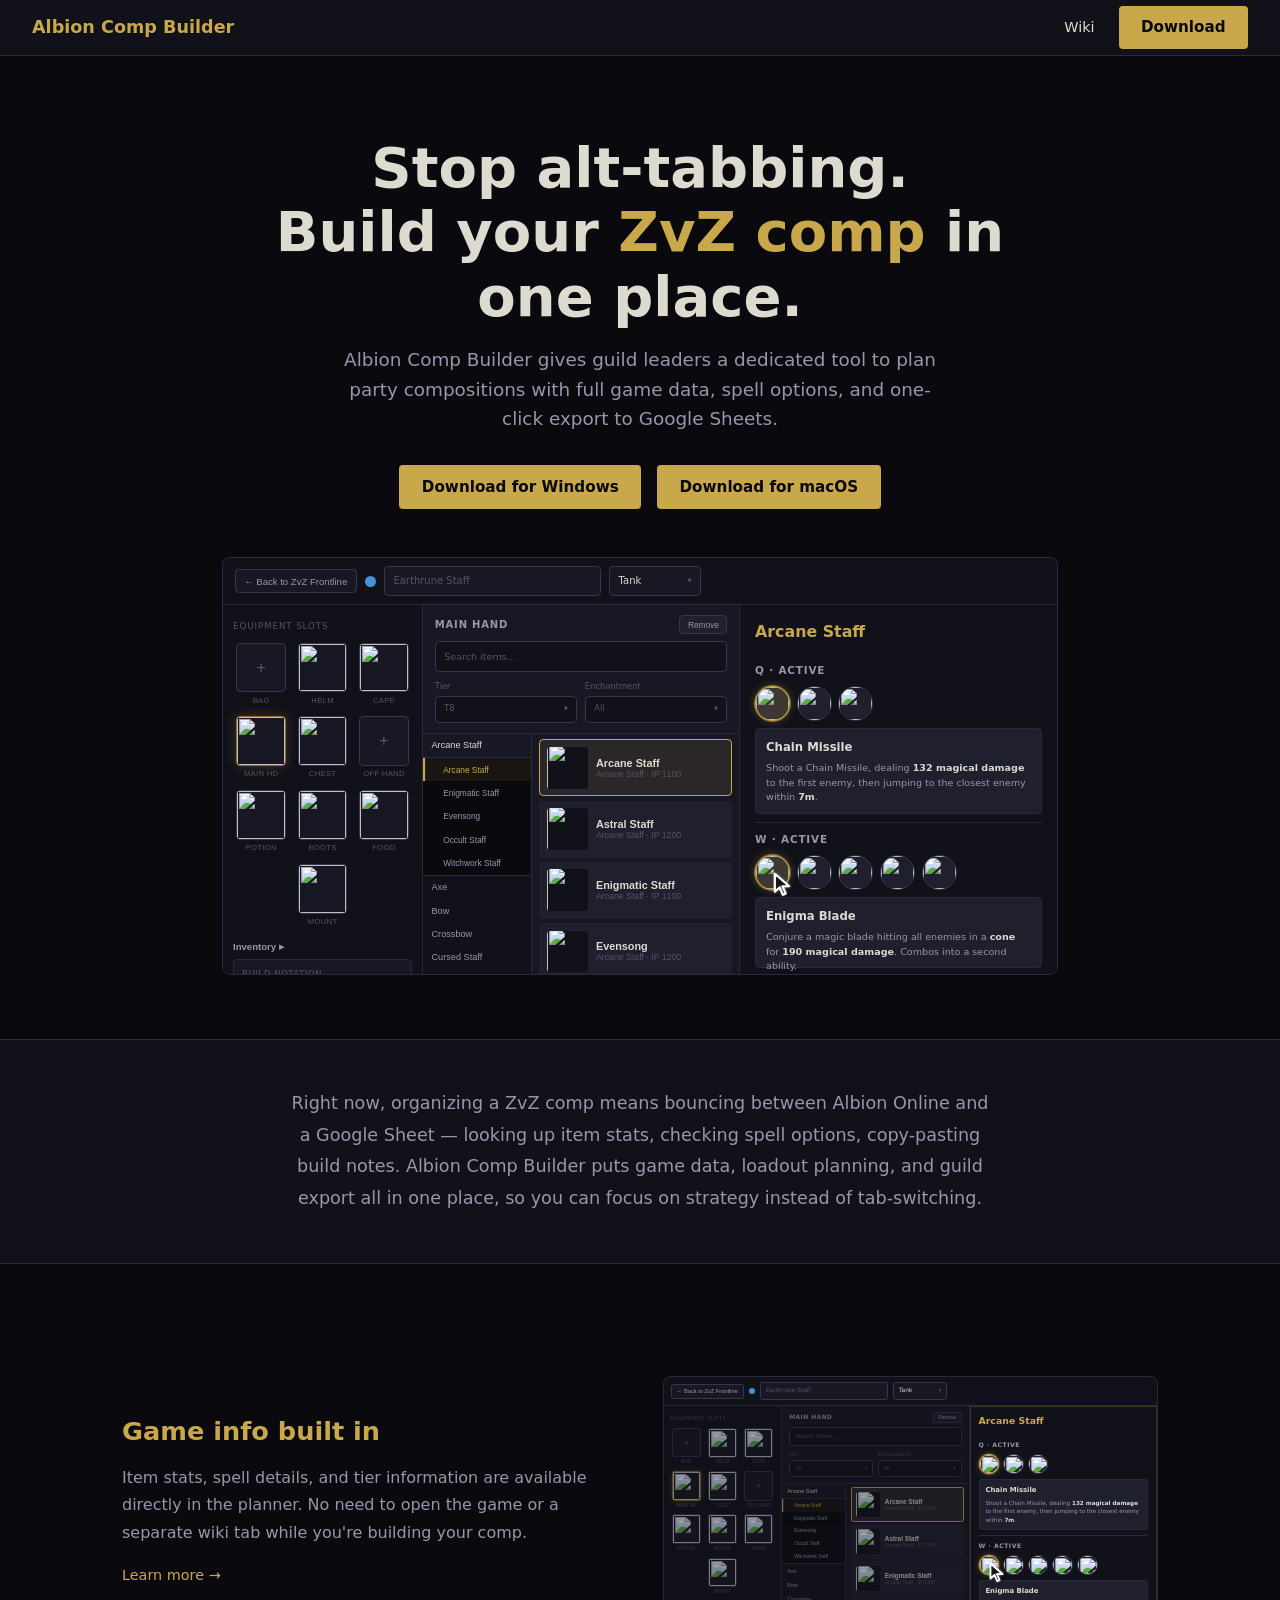
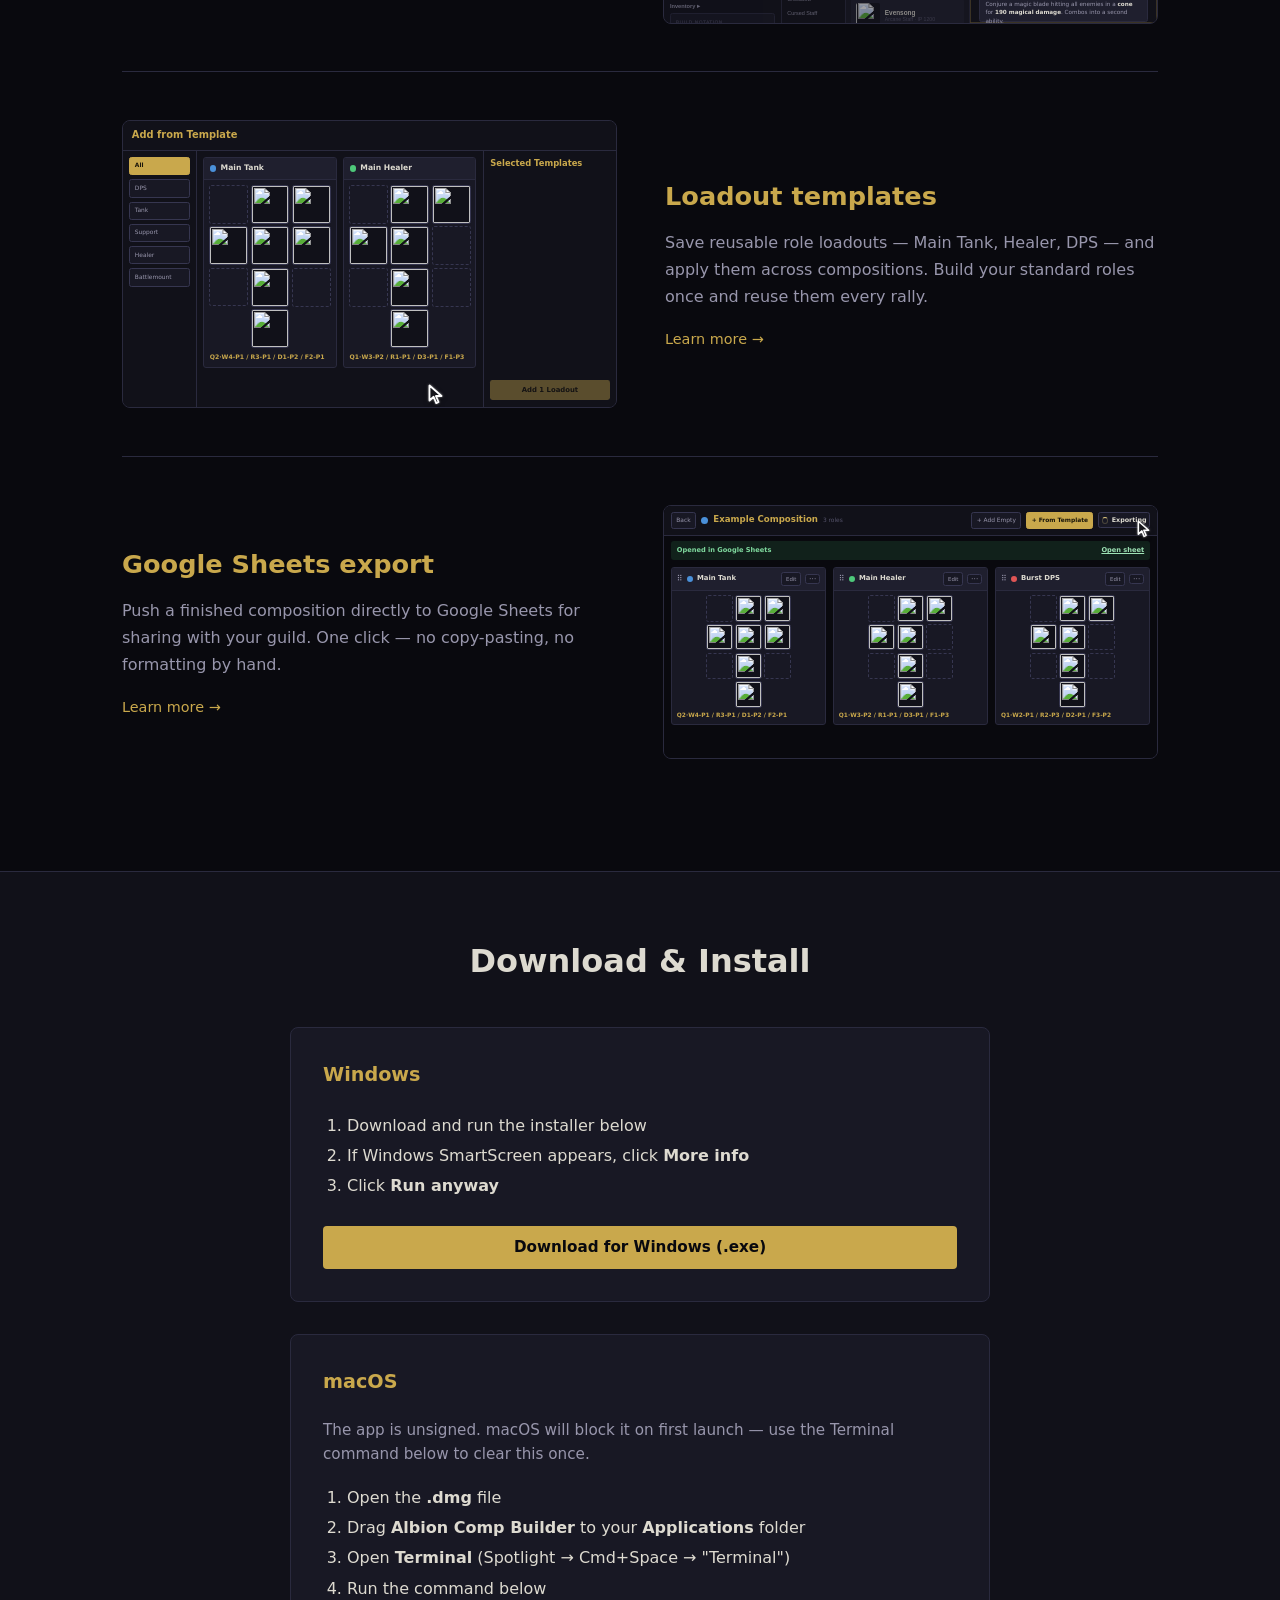
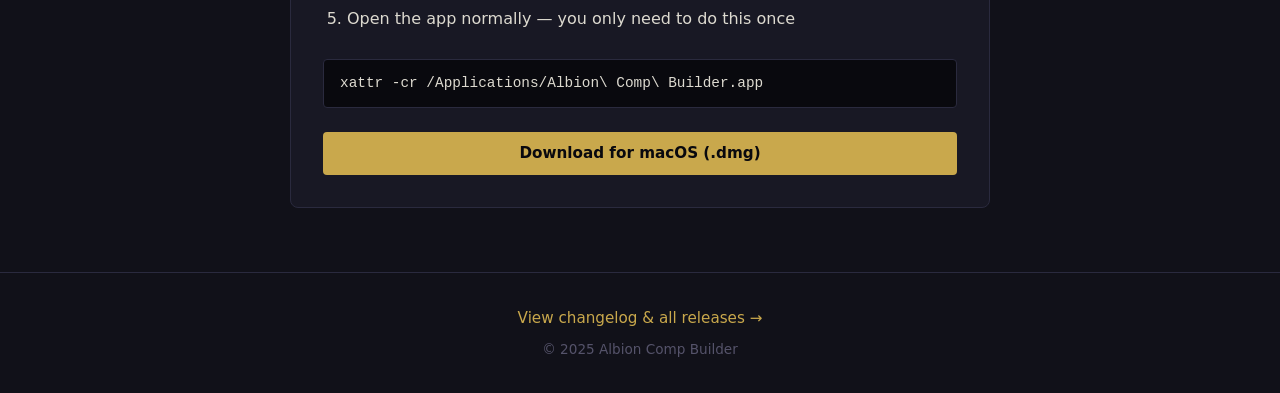
==== commit a1babe91: "feat(scenes): migrate templates-pick scene to GSAP timeline Replaces five CSS keyframe animations (t" ====
--- a/index.html
+++ b/index.html
@@ -183,21 +183,21 @@
           <p>Save reusable role loadouts — Main Tank, Healer, DPS — and apply them across compositions. Build your standard roles once and reuse them every rally.</p>
           <a href="wiki/loadout-templates/" class="link-learn">Learn more →</a>
         </div>
-        <figure class="demo demo--feature scene scene--templates scene--templates-pick" role="img" aria-label="Animated demo: the Add from Template picker — selecting the Main Tank loadout card so it lands in the Selected Templates cart with a quantity control.">
+        <figure class="demo demo--feature scene scene--templates scene--templates-pick" data-scene="templates-pick" role="img" aria-label="Animated demo: the Add from Template picker — selecting the Main Tank loadout card so it lands in the Selected Templates cart with a quantity control.">
           <div class="scene-stage">
             <div class="tp-head"><span class="tp-title">Add from Template</span></div>
             <div class="tp-body">
               <div class="tp-filters">
-                <span class="tp-filter on">All</span>
-                <span class="tp-filter">DPS</span>
-                <span class="tp-filter">Tank</span>
-                <span class="tp-filter">Support</span>
-                <span class="tp-filter">Healer</span>
-                <span class="tp-filter">Battlemount</span>
+                <span class="sc-btn tp-filter on">All</span>
+                <span class="sc-btn tp-filter">DPS</span>
+                <span class="sc-btn tp-filter">Tank</span>
+                <span class="sc-btn tp-filter">Support</span>
+                <span class="sc-btn tp-filter">Healer</span>
+                <span class="sc-btn tp-filter">Battlemount</span>
               </div>
               <div class="tp-grid">
-                <article class="lc-card tp-pick">
-                  <div class="lc-head"><span class="lc-dot" style="background:#4a90d9"></span><span class="lc-title">Main Tank</span></div>
+                <article class="sc-card lc-card tp-pick">
+                  <div class="sc-head lc-head"><span class="lc-dot" style="background:#4a90d9"></span><span class="lc-title">Main Tank</span></div>
                   <div class="lc-grid">
                     <span class="lc-slot lc-slot--empty"></span>
                     <span class="lc-slot"><img src="https://render.albiononline.com/v1/item/T8_HEAD_PLATE_SET3.png" alt=""></span>
@@ -214,8 +214,8 @@
                   </div>
                   <div class="lc-notation">Q2·W4-P1 / R3-P1 / D1-P2 / F2-P1</div>
                 </article>
-                <article class="lc-card">
-                  <div class="lc-head"><span class="lc-dot" style="background:#4ec87a"></span><span class="lc-title">Main Healer</span></div>
+                <article class="sc-card lc-card">
+                  <div class="sc-head lc-head"><span class="lc-dot" style="background:#4ec87a"></span><span class="lc-title">Main Healer</span></div>
                   <div class="lc-grid">
                     <span class="lc-slot lc-slot--empty"></span>
                     <span class="lc-slot"><img src="https://render.albiononline.com/v1/item/T8_HEAD_CLOTH_SET2.png" alt=""></span>
@@ -236,13 +236,13 @@
               <div class="tp-cart">
                 <h3>Selected Templates</h3>
                 <div class="tp-cart-row tp-cart-fly">
-                  <div class="tp-cart-rowhead"><strong>Main Tank</strong><span class="tp-remove">Remove</span></div>
+                  <div class="tp-cart-rowhead"><strong>Main Tank</strong><span class="sc-btn tp-remove">Remove</span></div>
                   <div class="tp-qc"><span class="tp-step">−</span><span class="tp-qval">1</span><span class="tp-step">+</span></div>
                 </div>
-                <span class="tp-add">Add 1 Loadout</span>
+                <span class="sc-btn sc-btn--gold tp-add">Add 1 Loadout</span>
               </div>
             </div>
-            <span class="s-cursor"></span>
+            <span class="sc-cursor"></span>
           </div>
         </figure>
       </div>
--- a/assets/css/scenes.css
+++ b/assets/css/scenes.css
@@ -1,6 +1,6 @@
 /* ===== Demo scenes ===================================================== */
 /* Auto-playing CSS mockups that replace the old static screenshot slots.
-   Animations run with zero JS (baseline); demos.js only pauses off-screen
+   Animations run with zero JS (baseline); scenes.js only pauses off-screen
    scenes when JS is present (html.js gate). prefers-reduced-motion freezes
    each scene on its base frame. No binary assets. */
 
@@ -23,6 +23,36 @@
   color: var(--text2);
   user-select: none;
 }
+
+/* ===== sc-* element primitives ========================================
+   Shared looks for every scene. Scenes add LAYOUT (position, grid, size
+   overrides) but never re-declare these base looks. Sizes are in em so the
+   stage font-size (px or cqw) scales each scene uniformly. */
+.sc-cursor {
+  position: absolute; width: 1.64em; height: 2.36em;
+  background: url("data:image/svg+xml,<svg xmlns='http://www.w3.org/2000/svg' viewBox='0 0 20 28'><path d='M2 2 L2 22 L7.5 17 L11 25.5 L14 24 L10.5 16 L18 16 Z' fill='%2316161c' stroke='%23ffffff' stroke-width='2.4' stroke-linejoin='round'/></svg>") center/contain no-repeat;
+  filter: drop-shadow(0 0 1px rgba(255,255,255,0.55)) drop-shadow(0 2px 2px rgba(0,0,0,0.5));
+  transform-origin: 10% 7%; z-index: 9; pointer-events: none;
+}
+.sc-card { position: relative; background: var(--s2); border: 1px solid var(--border); border-radius: 0.55em; display: flex; flex-direction: column; overflow: hidden; }
+.sc-card--selected { border-color: var(--gold); box-shadow: 0 0 0 0.18em rgba(201,168,76,0.45); }
+.sc-head { display: flex; align-items: center; gap: 0.7em; background: var(--s3); border-bottom: 1px solid var(--border); padding: 0.7em 0.85em; }
+.sc-title { color: var(--text); font-weight: 700; font-size: 1.1em; white-space: nowrap; overflow: hidden; text-overflow: ellipsis; }
+.sc-chip { display: inline-block; padding: 0.25em 0.65em; border-radius: 0.35em; background: var(--s3); color: var(--text2); font-size: 0.82em; }
+.sc-btn { display: inline-block; border: 1px solid var(--border2); border-radius: 0.4em; background: var(--s2); color: var(--text2); font-size: 0.95em; padding: 0.5em 0.8em; }
+.sc-btn--gold { background: var(--gold); color: #1a160a; font-weight: 700; border-color: var(--gold); }
+.sc-btn--danger { border-color: #7a3036; background: rgba(224,85,85,0.12); color: #e05555; }
+.sc-btn--ghost { border: 0; background: none; color: var(--text2); }
+.sc-dot { width: 0.95em; height: 0.95em; border-radius: 50%; display: inline-block; flex: none; }
+.sc-slot { border: 1px solid var(--border2); border-radius: 0.4em; background: var(--s2); aspect-ratio: 1; display: flex; align-items: center; justify-content: center; overflow: hidden; }
+.sc-slot--empty { border-style: dashed; background: transparent; }
+.sc-slot img { width: 100%; height: 100%; object-fit: contain; display: block; }
+.sc-overlay { position: absolute; inset: 0; display: flex; align-items: center; justify-content: center; background: rgba(8,8,12,0.66); z-index: 8; }
+.sc-modal { background: var(--s2); border: 1px solid var(--border2); border-radius: 0.6em; padding: 1.6em 1.75em; box-shadow: 0 1.5em 3.6em rgba(0,0,0,0.55); }
+.sc-menu { position: absolute; z-index: 6; padding: 0.35em; border: 1px solid var(--border2); border-radius: 0.45em; background: var(--s1); box-shadow: 0 0.9em 2em rgba(0,0,0,0.5); }
+.sc-menu-item { display: flex; align-items: center; gap: 0.65em; border-radius: 0.3em; color: var(--text); font-size: 0.98em; font-weight: 600; padding: 0.7em 0.8em; white-space: nowrap; }
+.sc-menu-item--danger { color: #e05555; }
+.sc-spinner { width: 0.95em; height: 0.95em; border: 0.2em solid rgba(224,201,127,0.25); border-top-color: #e0c97f; border-radius: 50%; flex: none; }
 
 /* Shared primitives ---------------------------------------------------- */
 .s-cursor {
@@ -92,24 +122,10 @@
   0%, 100% { box-shadow: 0 0 0 0 rgba(201,168,76,0); }
   50% { box-shadow: 0 0 0 4px rgba(201,168,76,0.22); }
 }
-/* New Composition button depresses + flashes the instant the cursor presses. */
-.scene--dashboard .sd-new { animation: sd-click 5s ease-in-out infinite; }
-@keyframes sd-click {
-  0%, 24% { box-shadow: 0 0 0 0 rgba(201,168,76,0); transform: none; }
-  29% { box-shadow: 0 0 0 4px rgba(201,168,76,0.32); transform: scale(0.95); }
-  36%, 100% { box-shadow: 0 0 0 0 rgba(201,168,76,0); transform: none; }
-}
 .scene--dashboard .sd-grid { display: grid; grid-template-columns: repeat(2, 1fr); gap: 10px; }
-/* Cursor travels to the New Composition button (top-right) and presses at 30%;
-   the new card (sd-cardin) appears at 34%. */
-.scene--dashboard .s-cursor { left: 42%; top: 66%; animation: sd-cursor 5s ease-in-out infinite; }
-@keyframes sd-cursor {
-  0%, 6% { left: 42%; top: 66%; transform: scale(1); }
-  26% { left: 84%; top: 7%; transform: scale(1); }
-  30% { left: 84%; top: 7%; transform: scale(0.78); }
-  35% { left: 84%; top: 7%; transform: scale(1); }
-  100% { left: 84%; top: 7%; transform: scale(1); }
-}
+/* Cursor rest position; motion is handled by the GSAP timeline. */
+.scene--dashboard .sc-cursor { left: 42%; top: 66%; } /* no-JS/pre-GSAP baseline; the timeline set()s the same rest position at t=0 */
+.scene--dashboard .sd-card { border-left: 3px solid var(--gold); padding: 10px 12px; }
 .scene--dashboard .sd-card .sd-row1 { display: flex; align-items: center; gap: 6px; }
 .scene--dashboard .sd-handle { color: var(--text3); letter-spacing: 1px; }
 .scene--dashboard .sd-name { color: var(--text); font-weight: 700; font-size: 12px; }
@@ -118,33 +134,19 @@
 .scene--dashboard .sd-chips { display: flex; gap: 5px; margin-bottom: 8px; }
 .scene--dashboard .sd-actions { display: flex; gap: 6px; justify-content: flex-end; }
 .scene--dashboard .sd-del { background: #5a2730; color: #f0c0c4; }
-.scene--dashboard .sd-card--new {
-  animation: sd-cardin 5s ease-in-out infinite;
-}
-@keyframes sd-cardin {
-  0%, 18% { opacity: 0; transform: translateY(10px); }
-  34%, 82% { opacity: 1; transform: translateY(0); }
-  100% { opacity: 0; transform: translateY(10px); }
-}
 /* selection variant (bulk-edit): faithful loadout cards (header + mini slot-icon
    grid + notation, matching the app's .loadout-card) selected one then the other. */
 .wiki-content .demo.scene--dashboard-select { height: 300px; }   /* taller so the full card fits */
-.scene--dashboard-select .sd-grid { align-items: start; }
-.scene--dashboard-select .sd-new { animation: sds-enable 5.5s ease-in-out infinite; }
-@keyframes sds-enable {            /* Bulk Edit button enables once both are selected */
-  0%, 54% { opacity: 0.5; }
-  60%, 100% { opacity: 1; }
-}
-.scene--dashboard-select .lc-card {
-  background: var(--s2); border: 1px solid var(--border); border-radius: 5px;
-  display: flex; flex-direction: column; overflow: hidden;
-}
-.scene--dashboard-select .lc-head {
-  display: flex; align-items: center; gap: 6px;
-  background: var(--s3); border-bottom: 1px solid var(--border); padding: 6px 8px;
-}
+.scene--dashboard-select .sd-grid { align-items: start; } /* inherits display:grid + 2-col track from .scene--dashboard .sd-grid (demo carries both classes) */
+/* lc-card: sc-card provides background/border/display/flex-direction/overflow;
+   border-radius kept as scene-specific override (5px vs sc-card's 0.55em≈6px). */
+.scene--dashboard-select .lc-card { border-radius: 5px; }
+/* lc-head: sc-head provides display/align-items/background/border-bottom;
+   gap and padding kept as scene-specific overrides (6px/6px 8px vs sc-head's 0.7em/0.7em 0.85em). */
+.scene--dashboard-select .lc-head { gap: 6px; padding: 6px 8px; }
 .scene--dashboard-select .lc-handle { color: var(--text3); letter-spacing: 1px; font-size: 10px; }
-.scene--dashboard-select .lc-dot { width: 8px; height: 8px; border-radius: 50%; flex: none; }
+/* lc-dot: sc-dot is 0.95em (~10.5px); override to the original 8px size. */
+.scene--dashboard-select .lc-dot { width: 8px; height: 8px; }
 .scene--dashboard-select .lc-name { color: var(--text); font-weight: 700; font-size: 11px; }
 .scene--dashboard-select .lc-slots {
   display: grid; grid-template-columns: repeat(3, 34px); gap: 4px;
@@ -158,30 +160,8 @@
 .scene--dashboard-select .lc-slots .lc-add { color: var(--text3); font-size: 14px; border-style: dashed; }
 .scene--dashboard-select .lc-slots .mount { grid-column: 2; }   /* mount centered, last row */
 .scene--dashboard-select .lc-note { color: var(--gold); font-weight: 700; font-size: 10px; padding: 3px 9px 8px; }
-.scene--dashboard-select .lc-card--a { animation: sds-sel 5.5s ease-in-out infinite; }
-.scene--dashboard-select .lc-card--b { animation: sds-sel-b 5.5s ease-in-out infinite; }
-@keyframes sds-sel {
-  0%, 22% { box-shadow: none; border-color: var(--border); }
-  26%, 94% { box-shadow: 0 0 0 2px rgba(201,168,76,0.5); border-color: var(--gold); }
-  100% { box-shadow: none; border-color: var(--border); }
-}
-@keyframes sds-sel-b {
-  0%, 50% { box-shadow: none; border-color: var(--border); }
-  54%, 94% { box-shadow: 0 0 0 2px rgba(201,168,76,0.5); border-color: var(--gold); }
-  100% { box-shadow: none; border-color: var(--border); }
-}
-/* Cursor clicks card A (~22%), then card B (~50%). */
-.scene--dashboard-select .s-cursor { left: 22%; top: 86%; animation: sds-cursor 5.5s ease-in-out infinite; }
-@keyframes sds-cursor {
-  0%, 5% { left: 22%; top: 86%; transform: scale(1); }
-  18% { left: 26%; top: 52%; transform: scale(1); }
-  22% { left: 26%; top: 52%; transform: scale(0.78); }
-  26% { left: 26%; top: 52%; transform: scale(1); }
-  46% { left: 70%; top: 52%; transform: scale(1); }
-  50% { left: 70%; top: 52%; transform: scale(0.78); }
-  54% { left: 70%; top: 52%; transform: scale(1); }
-  100% { left: 70%; top: 52%; transform: scale(1); }
-}
+/* Cursor rest position; motion handled by the GSAP timeline. */
+.scene--dashboard-select .sc-cursor { left: 22%; top: 86%; }
 
 
 /* Scene: Builder (faithful three-pane) --------------------------------- */
@@ -519,8 +499,12 @@
 /* Shared faithful loadout card (mirrors .loadout-card: header + 3-col
    mini-slot-grid + notation). Sized in cqw; used by the picker grid AND the
    save-scene composition. */
-.scene--templates .lc-card { background: var(--s2); border: 1px solid var(--border); border-radius: 0.6cqw; display: flex; flex-direction: column; overflow: hidden; }
-.scene--templates .lc-head { display: flex; align-items: center; gap: 0.9cqw; background: var(--s3); border-bottom: 1px solid var(--border); padding: 0.9cqw 1.1cqw; }
+/* lc-card: sc-card provides background/border/display/flex-direction/overflow;
+   border-radius kept as override (0.6cqw vs sc-card's 0.55em≈8.8px at 16px). */
+.scene--templates .lc-card { border-radius: 0.6cqw; }
+/* lc-head: sc-head provides display/align-items/background/border-bottom;
+   gap and padding kept as overrides (0.9cqw/0.9cqw 1.1cqw vs sc-head's 0.7em/0.7em 0.85em). */
+.scene--templates .lc-head { gap: 0.9cqw; padding: 0.9cqw 1.1cqw; }
 .scene--templates .lc-dot { width: 1.3cqw; height: 1.3cqw; border-radius: 50%; flex: none; }
 .scene--templates .lc-title { flex: 1; color: var(--text); font-weight: 700; font-size: 1.55cqw; white-space: nowrap; overflow: hidden; text-overflow: ellipsis; }
 .scene--templates .lc-btn { border: 1px solid var(--border2); border-radius: 0.5cqw; background: var(--s2); color: var(--text2); font-size: 1.15cqw; padding: 0.35cqw 0.8cqw; flex: none; }
@@ -560,28 +544,14 @@
 /* Choreography (~5.2s): cursor presses the Main Tank card -> it gets the real
    .loadout-card-selected look (gold border + ring + gold-tinted header) -> a
    Main Tank row flies into Selected (with its quantity-control) and the Add
-   button brightens from disabled. Base = COMPLETED, so reduced-motion rests on
-   the finished frame. */
-.scene--templates-pick .tp-pick { border-color: var(--gold); box-shadow: 0 0 0 0.18cqw rgba(201,168,76,0.45); animation: tp-pickring 5.2s ease-in-out infinite; }
-@keyframes tp-pickring {
-  0%, 44% { border-color: var(--border); box-shadow: none; }
-  52%, 100% { border-color: var(--gold); box-shadow: 0 0 0 0.18cqw rgba(201,168,76,0.45); }
-}
-.scene--templates-pick .tp-pick .lc-head { background: rgba(201,168,76,0.16); animation: tp-headtint 5.2s ease-in-out infinite; }
-@keyframes tp-headtint { 0%, 44% { background: var(--s3); } 52%, 100% { background: rgba(201,168,76,0.16); } }
-.scene--templates-pick .tp-cart-fly { opacity: 1; animation: tp-cartin 5.2s ease-in-out infinite; }
-@keyframes tp-cartin { 0%, 48% { opacity: 0; transform: translateX(2cqw); } 60%, 100% { opacity: 1; transform: translateX(0); } }
-.scene--templates-pick .tp-add { animation: tp-addon 5.2s ease-in-out infinite; }
-@keyframes tp-addon { 0%, 50% { opacity: 0.4; } 60%, 100% { opacity: 1; } }
-/* cursor presses the first (Main Tank) card ~50%; target measured on-canvas */
-.scene--templates-pick .s-cursor { width: max(15px, 2.2cqw); height: max(21px, 3.1cqw); left: 29.9%; top: 49.4%; animation: tp-cursor 5.2s ease-in-out infinite; }
-@keyframes tp-cursor {
-  0%, 6% { left: 62%; top: 92%; transform: scale(1); }
-  44% { left: 29.9%; top: 49.4%; transform: scale(1); }
-  50% { left: 29.9%; top: 49.4%; transform: scale(0.78); }
-  56% { left: 29.9%; top: 49.4%; transform: scale(1); }
-  100% { left: 29.9%; top: 49.4%; transform: scale(1); }
-}
+   button brightens from disabled. Base = COMPLETED (reduced-motion rests on
+   the finished frame); motion driven by SCENES['templates-pick'] GSAP timeline. */
+/* Base (completed) state — GSAP timeline animates from unselected to this: */
+.scene--templates-pick .tp-pick { border-color: var(--gold); box-shadow: 0 0 0 0.18cqw rgba(201,168,76,0.45); }
+.scene--templates-pick .tp-pick .sc-head { background: rgba(201,168,76,0.16); }
+.scene--templates-pick .tp-cart-fly { opacity: 1; }
+/* Cursor rest position (62%,92%); GSAP timeline overrides at t=0 and animates from there. */
+.scene--templates-pick .sc-cursor { width: max(15px, 2.2cqw); height: max(21px, 3.1cqw); left: 62%; top: 92%; }
 
 /* === Save flow (scene--templates-save): cinematic discovery path === */
 /* A camera (.ts-camera, transform-origin 0 0) zooms into the focal card for the
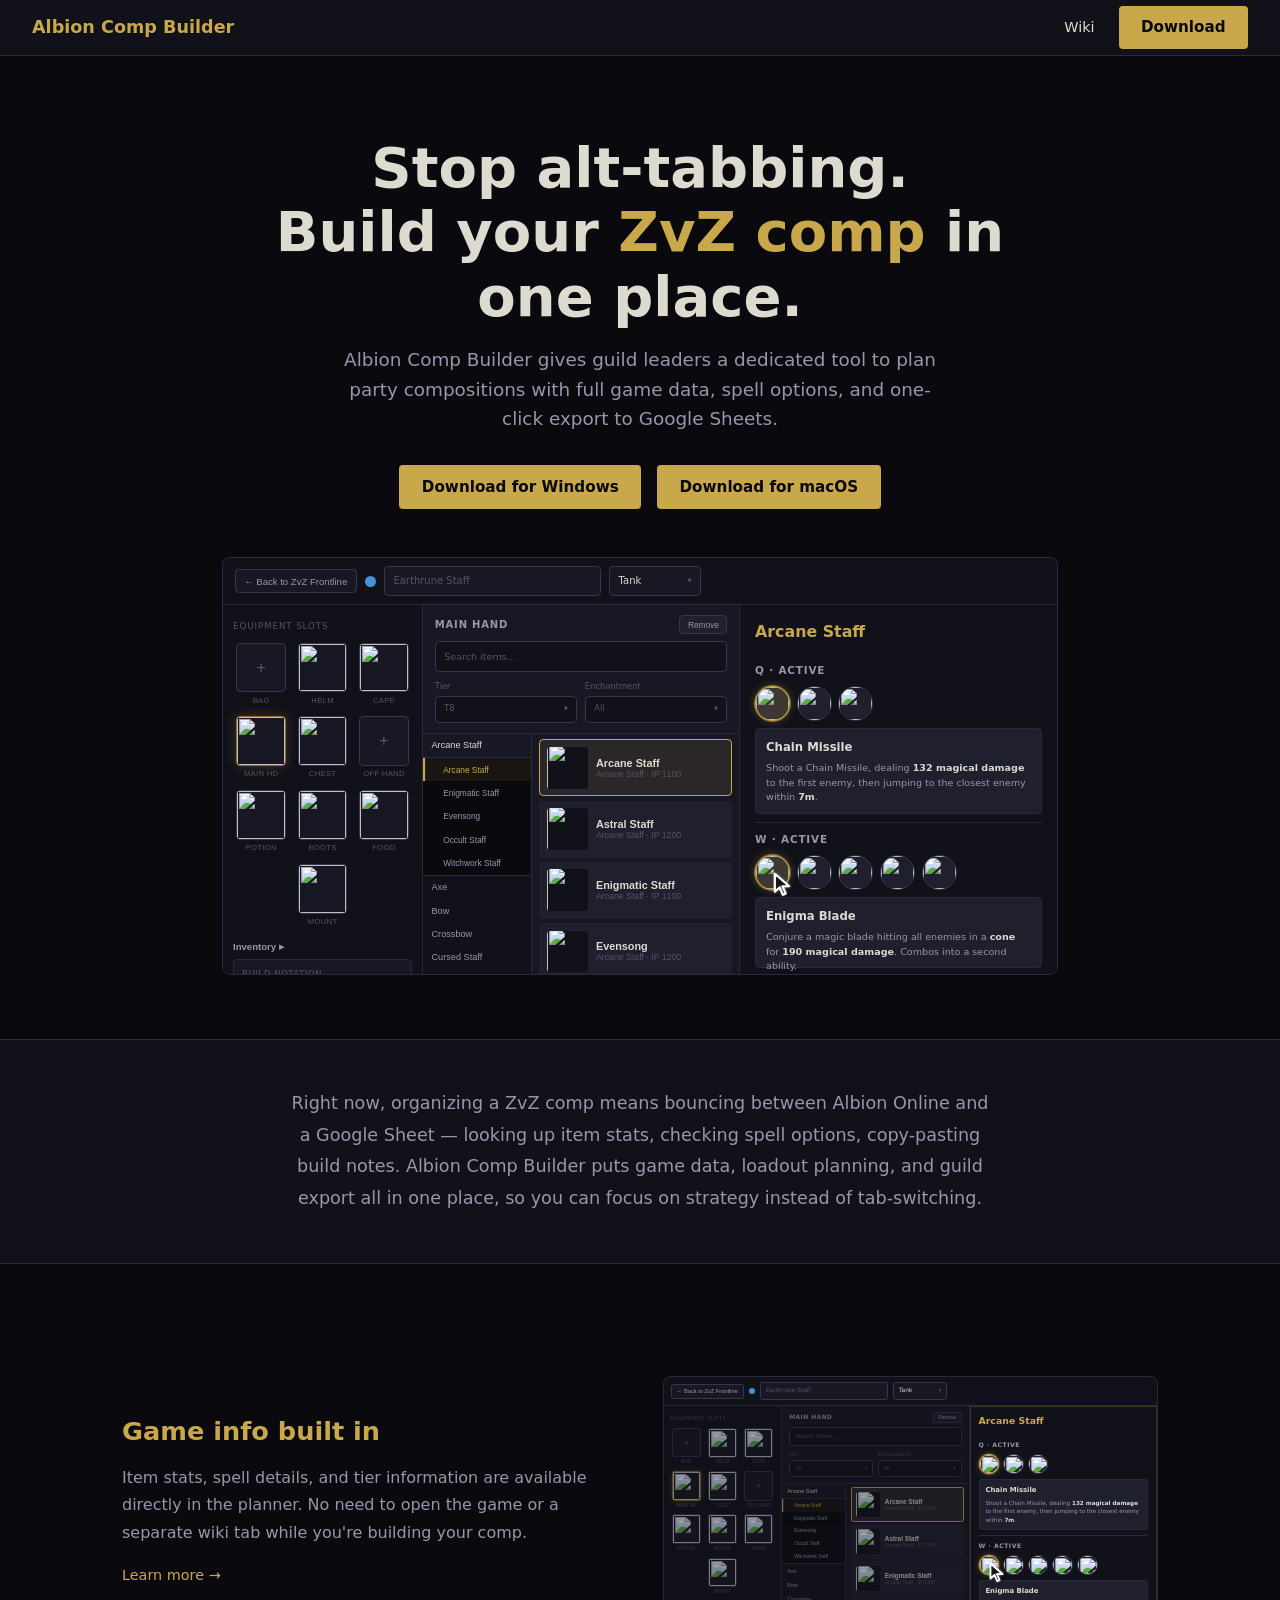
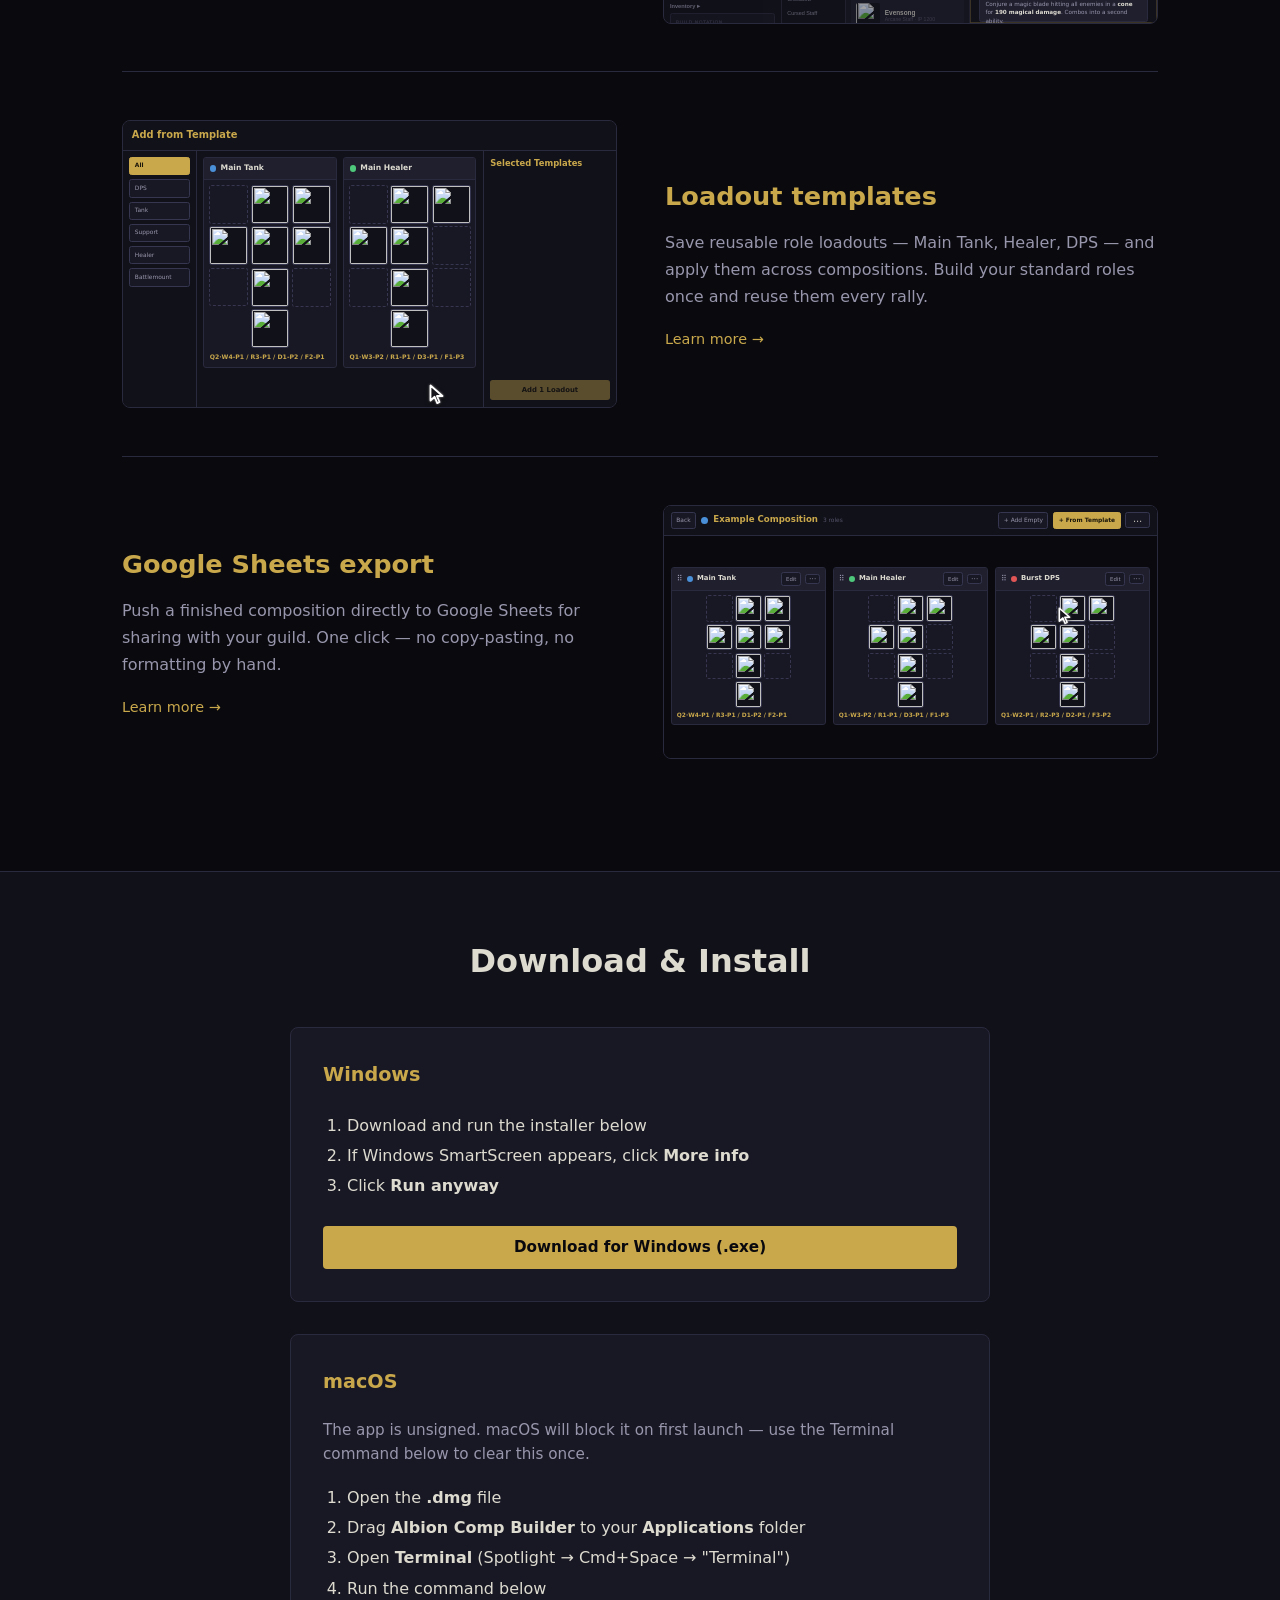
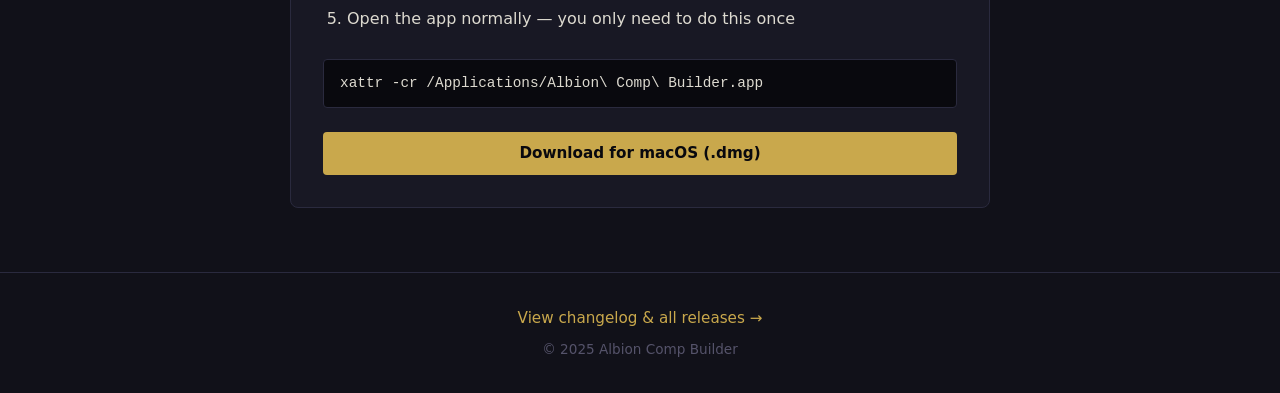
==== commit 51a6afa3: "feat(scenes): migrate export scene to GSAP timeline Replaces all 9 xp-* CSS keyframes (xp-camera, xp" ====
--- a/index.html
+++ b/index.html
@@ -253,33 +253,33 @@
           <p>Push a finished composition directly to Google Sheets for sharing with your guild. One click — no copy-pasting, no formatting by hand.</p>
           <a href="wiki/google-sheets-export/" class="link-learn">Learn more →</a>
         </div>
-        <figure class="demo demo--feature scene scene--export" role="img" aria-label="Animated demo: in the composition view, opening the More-actions menu, choosing Export to Google Sheets, the button switching to an Exporting spinner, and a green Opened in Google Sheets banner appearing with an Open sheet link.">
+        <figure class="demo demo--feature scene scene--export" data-scene="export" role="img" aria-label="Animated demo: in the composition view, opening the More-actions menu, choosing Export to Google Sheets, the button switching to an Exporting spinner, and a green Opened in Google Sheets banner appearing with an Open sheet link.">
           <div class="scene-stage">
             <div class="xp-camera">
               <div class="xp-comp">
                 <div class="xp-toolbar">
-                  <span class="xp-back">Back</span>
+                  <span class="xp-back sc-btn">Back</span>
                   <span class="xp-dot" style="background:#4a90d9"></span>
                   <span class="xp-name">Example Composition</span>
                   <span class="xp-roles">3 roles</span>
                   <span class="xp-actions">
-                    <span class="xp-tbtn">+ Add Empty</span>
-                    <span class="xp-tbtn xp-tbtn--gold">+ From Template</span>
+                    <span class="xp-tbtn sc-btn">+ Add Empty</span>
+                    <span class="xp-tbtn xp-tbtn--gold sc-btn sc-btn--gold">+ From Template</span>
                     <span class="xp-more">
                       <span class="xp-more-dots">⋯</span>
-                      <span class="xp-more-loading"><span class="xp-spinner"></span>Exporting</span>
+                      <span class="xp-more-loading"><span class="xp-spinner sc-spinner"></span>Exporting</span>
                     </span>
                   </span>
-                  <div class="xp-menu" role="menu">
-                    <div class="xp-mi"><span class="xp-mi-icon">📄</span>Export .xlsx</div>
-                    <div class="xp-mi xp-mi-gs"><span class="xp-mi-icon">📊</span>Export to Google Sheets</div>
-                    <div class="xp-mi"><span class="xp-mi-icon">✎</span>Bulk Edit</div>
+                  <div class="xp-menu sc-menu" role="menu">
+                    <div class="xp-mi sc-menu-item"><span class="xp-mi-icon">📄</span>Export .xlsx</div>
+                    <div class="xp-mi xp-mi-gs sc-menu-item"><span class="xp-mi-icon">📊</span>Export to Google Sheets</div>
+                    <div class="xp-mi sc-menu-item"><span class="xp-mi-icon">✎</span>Bulk Edit</div>
                   </div>
                 </div>
                 <div class="xp-banner"><span>Opened in Google Sheets</span><span class="xp-banner-link">Open sheet</span></div>
                 <div class="xp-cards">
-                  <article class="lc-card">
-                    <div class="lc-head"><span class="lc-grip">⠿</span><span class="lc-dot" style="background:#4a90d9"></span><span class="lc-title">Main Tank</span><span class="lc-btn">Edit</span><span class="lc-btn lc-more">⋯</span></div>
+                  <article class="lc-card sc-card">
+                    <div class="lc-head sc-head"><span class="lc-grip">⠿</span><span class="lc-dot" style="background:#4a90d9"></span><span class="lc-title">Main Tank</span><span class="lc-btn">Edit</span><span class="lc-btn lc-more">⋯</span></div>
                     <div class="lc-grid">
                       <span class="lc-slot lc-slot--empty"></span>
                       <span class="lc-slot"><img src="https://render.albiononline.com/v1/item/T8_HEAD_PLATE_SET3.png" alt=""></span>
@@ -296,8 +296,8 @@
                     </div>
                     <div class="lc-notation">Q2·W4-P1 / R3-P1 / D1-P2 / F2-P1</div>
                   </article>
-                  <article class="lc-card">
-                    <div class="lc-head"><span class="lc-grip">⠿</span><span class="lc-dot" style="background:#4ec87a"></span><span class="lc-title">Main Healer</span><span class="lc-btn">Edit</span><span class="lc-btn lc-more">⋯</span></div>
+                  <article class="lc-card sc-card">
+                    <div class="lc-head sc-head"><span class="lc-grip">⠿</span><span class="lc-dot" style="background:#4ec87a"></span><span class="lc-title">Main Healer</span><span class="lc-btn">Edit</span><span class="lc-btn lc-more">⋯</span></div>
                     <div class="lc-grid">
                       <span class="lc-slot lc-slot--empty"></span>
                       <span class="lc-slot"><img src="https://render.albiononline.com/v1/item/T8_HEAD_CLOTH_SET2.png" alt=""></span>
@@ -314,8 +314,8 @@
                     </div>
                     <div class="lc-notation">Q1·W3-P2 / R1-P1 / D3-P1 / F1-P3</div>
                   </article>
-                  <article class="lc-card">
-                    <div class="lc-head"><span class="lc-grip">⠿</span><span class="lc-dot" style="background:#e05555"></span><span class="lc-title">Burst DPS</span><span class="lc-btn">Edit</span><span class="lc-btn lc-more">⋯</span></div>
+                  <article class="lc-card sc-card">
+                    <div class="lc-head sc-head"><span class="lc-grip">⠿</span><span class="lc-dot" style="background:#e05555"></span><span class="lc-title">Burst DPS</span><span class="lc-btn">Edit</span><span class="lc-btn lc-more">⋯</span></div>
                     <div class="lc-grid">
                       <span class="lc-slot lc-slot--empty"></span>
                       <span class="lc-slot"><img src="https://render.albiononline.com/v1/item/T8_HEAD_CLOTH_SET3.png" alt=""></span>
@@ -334,7 +334,7 @@
                   </article>
                 </div>
               </div>
-              <span class="s-cursor"></span>
+              <span class="sc-cursor"></span>
             </div>
           </div>
         </figure>
--- a/assets/css/scenes.css
+++ b/assets/css/scenes.css
@@ -500,10 +500,10 @@
    mini-slot-grid + notation). Sized in cqw; used by the picker grid AND the
    save-scene composition. */
 /* lc-card: sc-card provides background/border/display/flex-direction/overflow;
-   border-radius kept as override (0.6cqw vs sc-card's 0.55em≈8.8px at 16px). */
+   border-radius kept as scene-specific override (0.6cqw vs sc-card's 0.55em). */
 .scene--templates .lc-card { border-radius: 0.6cqw; }
 /* lc-head: sc-head provides display/align-items/background/border-bottom;
-   gap and padding kept as overrides (0.9cqw/0.9cqw 1.1cqw vs sc-head's 0.7em/0.7em 0.85em). */
+   gap and padding kept as scene-specific overrides (0.9cqw/0.9cqw 1.1cqw vs sc-head's 0.7em/0.7em 0.85em). */
 .scene--templates .lc-head { gap: 0.9cqw; padding: 0.9cqw 1.1cqw; }
 .scene--templates .lc-dot { width: 1.3cqw; height: 1.3cqw; border-radius: 50%; flex: none; }
 .scene--templates .lc-title { flex: 1; color: var(--text); font-weight: 700; font-size: 1.55cqw; white-space: nowrap; overflow: hidden; text-overflow: ellipsis; }
@@ -539,7 +539,7 @@
 .scene--templates-pick .tp-qc { display: grid; grid-template-columns: 4.4cqw 1fr 4.4cqw; gap: 0.8cqw; align-items: center; }
 .scene--templates-pick .tp-step { border: 1px solid var(--border2); border-radius: 0.5cqw; background: var(--s3); color: var(--text); font-size: 1.6cqw; line-height: 1; padding: 0.4cqw 0; text-align: center; }
 .scene--templates-pick .tp-qval { background: var(--s3); border: 1px solid var(--border2); border-radius: 0.5cqw; color: var(--text); text-align: center; font-size: 1.3cqw; padding: 0.5cqw 0; }
-.scene--templates-pick .tp-add { margin-top: auto; border: 0; border-radius: 0.5cqw; background: var(--gold); color: #1a160a; font-weight: 700; font-size: 1.4cqw; padding: 0.9cqw; text-align: center; }
+.scene--templates-pick .tp-add { margin-top: auto; border: 0; font-size: 1.4cqw; padding: 0.9cqw; text-align: center; /* looks from sc-btn--gold; border:0 is deliberate */ }
 
 /* Choreography (~5.2s): cursor presses the Main Tank card -> it gets the real
    .loadout-card-selected look (gold border + ring + gold-tinted header) -> a
@@ -568,62 +568,34 @@
 .scene--templates-save .ts-cardwrap { position: relative; }
 /* grip handle (mirrors .drag-handle ⠿ on composition loadout cards) */
 .scene--templates-save .lc-grip { color: var(--text2); font-size: 1.9cqw; line-height: 1; flex: none; }
-/* ⋯ overflow menu (mirrors .loadout-card-menu / .dropdown-menu) */
-.scene--templates-save .ts-menu { position: absolute; right: 0.6cqw; top: 4.6cqw; z-index: 5; min-width: 17cqw; padding: 0.5cqw; border: 1px solid var(--border2); border-radius: 0.6cqw; background: var(--s1); box-shadow: 0 1.2cqw 2.8cqw rgba(0,0,0,0.5); }
-.scene--templates-save .ts-mi { border-radius: 0.4cqw; color: var(--text); font-size: 1.35cqw; font-weight: 600; padding: 0.9cqw 1.1cqw; }
-.scene--templates-save .ts-mi--danger { color: #e05555; }
-/* modal overlay (mirrors Modal + SaveLoadoutAsTemplateModal) */
-.scene--templates-save .ts-overlay { position: absolute; inset: 0; display: flex; align-items: center; justify-content: center; background: rgba(8,8,12,0.66); z-index: 8; }
-.scene--templates-save .ts-modal { width: 62cqw; background: var(--s2); border: 1px solid var(--border2); border-radius: 0.8cqw; padding: 2.2cqw 2.4cqw; box-shadow: 0 2cqw 5cqw rgba(0,0,0,0.55); }
+/* ⋯ overflow menu: sc-menu provides position/border/border-radius/background/box-shadow/padding/z-index(6);
+   right/top/min-width kept as scene-specific overrides; box-shadow override (1.2cqw vs sc-menu's 0.9em).
+   opacity:0 = base/completed frame (menu is hidden; GSAP fades in/out during timeline). */
+.scene--templates-save .ts-menu { right: 0.6cqw; top: 4.6cqw; min-width: 17cqw; box-shadow: 0 1.2cqw 2.8cqw rgba(0,0,0,0.5); opacity: 0; }
+/* sc-menu sets z-index:6 (old .ts-menu had z-index:5); 6 ≥ 5 — no regression, no override needed */
+/* menu-items: sc-menu-item provides display/align-items/gap/border-radius/color/font-size/font-weight/padding/white-space;
+   font-size and padding kept as scene-specific overrides (1.35cqw/0.9cqw 1.1cqw vs sc-menu-item's 0.98em/0.7em 0.8em) */
+.scene--templates-save .ts-mi { font-size: 1.35cqw; padding: 0.9cqw 1.1cqw; }
+/* modal overlay: sc-overlay provides position/inset/display/align-items/justify-content/background/z-index(8); identical */
+/* modal: sc-modal provides background/border/border-radius/padding/box-shadow;
+   width/border-radius/padding/box-shadow kept as scene-specific overrides (0.8cqw vs sc-modal's 0.6em; 2.2cqw 2.4cqw vs 1.6em 1.75em) */
+.scene--templates-save .ts-modal { width: 62cqw; border-radius: 0.8cqw; padding: 2.2cqw 2.4cqw; box-shadow: 0 2cqw 5cqw rgba(0,0,0,0.55); }
 .scene--templates-save .ts-mtitle { color: var(--gold); font-weight: 700; font-size: 2.1cqw; margin-bottom: 0.8cqw; }
 .scene--templates-save .ts-msub { color: var(--text2); font-size: 1.35cqw; line-height: 1.45; margin-bottom: 1.6cqw; }
 .scene--templates-save .ts-flabel { color: var(--text3); font-size: 1.15cqw; font-weight: 700; letter-spacing: 0.08em; text-transform: uppercase; margin-bottom: 0.6cqw; }
 .scene--templates-save .ts-field { border: 1px solid var(--border2); border-radius: 0.5cqw; padding: 0.9cqw 1.1cqw; color: var(--text); font-size: 1.5cqw; background: var(--s1); margin-bottom: 1.4cqw; }
 .scene--templates-save .ts-field--select { display: flex; align-items: center; justify-content: space-between; }
 .scene--templates-save .ts-actions { display: flex; gap: 1cqw; justify-content: flex-end; margin-top: 0.2cqw; }
-.scene--templates-save .ts-cancel { border: 1px solid var(--border2); border-radius: 0.5cqw; background: var(--s3); color: var(--text); font-size: 1.4cqw; padding: 0.9cqw 1.4cqw; }
-.scene--templates-save .ts-savebtn { border: 0; border-radius: 0.5cqw; background: var(--gold); color: #1a160a; font-weight: 700; font-size: 1.4cqw; padding: 0.9cqw 1.6cqw; }
-
-/* ---- Choreography (one shared 11s timeline) ----
-   beat 1 (0-8%)    full composition view (name + role cards)
-   beat 2 (8-26%)   zoom into the focal (Main Tank) card
-   beat 3 (26-50%)  cursor presses ⋯ -> menu opens; presses "Save as Template"
-   beat 4 (50-62%)  camera returns to scale 1; modal + backdrop fade in once at
-                    full frame (reveal starts AFTER the zoom-out completes)
-   beat 5 (62-100%) cursor presses "Save Template" on the modal
-   Base (reduced-motion) = camera scale 1, menu hidden, modal shown, cursor on
-   Save Template. */
-.scene--templates-save .ts-camera { animation: ts-camera 11s ease-in-out infinite; }
-@keyframes ts-camera {
-  0%, 8% { transform: translate(0, 0) scale(1); }
-  22%, 50% { transform: translate(7.5%, 5.8%) scale(1.7); }  /* zoom: focal card + its ⋯ menu */
-  60%, 100% { transform: translate(0, 0) scale(1); }        /* full frame */
-}
-.scene--templates-save .ts-menu { opacity: 0; animation: ts-menu 11s ease-in-out infinite; }
-@keyframes ts-menu { 0%, 30% { opacity: 0; } 34%, 52% { opacity: 1; } 56%, 100% { opacity: 0; } }
-.scene--templates-save .ts-mi-save { animation: ts-mion 11s ease-in-out infinite; }
-@keyframes ts-mion { 0%, 44% { background: transparent; color: var(--text); } 47%, 53% { background: rgba(201,168,76,0.12); color: var(--gold); } 56%, 100% { background: transparent; color: var(--text); } }
-.scene--templates-save .ts-overlay { opacity: 1; animation: ts-overlay 11s ease-in-out infinite; }
-@keyframes ts-overlay { 0%, 60% { opacity: 0; } 66%, 100% { opacity: 1; } }
-.scene--templates-save .ts-savebtn { animation: ts-savepulse 11s ease-in-out infinite; }
-@keyframes ts-savepulse { 0%, 72% { box-shadow: 0 0 0 0 rgba(201,168,76,0); transform: none; } 78% { box-shadow: 0 0 0 0.4cqw rgba(201,168,76,0.4); transform: scale(0.97); } 84%, 100% { box-shadow: 0 0 0 0 rgba(201,168,76,0); transform: none; } }
-/* cursor (inside camera, camera-space %). presses ⋯ (30.1,9.1), then Save as
-   Template (23.7,18.4), then Save Template on the modal (71.5,74.9) — all
-   measured on-canvas at scale 1. */
-.scene--templates-save .s-cursor { width: max(13px, 1.8cqw); height: max(18px, 2.5cqw); left: 71.5%; top: 74.9%; animation: ts-cursor 11s ease-in-out infinite; }
-@keyframes ts-cursor {
-  0%, 6% { left: 42%; top: 72%; transform: scale(1); }         /* idle */
-  24% { left: 30.1%; top: 9.1%; transform: scale(1); }         /* arrive: ⋯ */
-  30% { left: 30.1%; top: 9.1%; transform: scale(0.78); }      /* press ⋯ -> menu opens */
-  35% { left: 30.1%; top: 9.1%; transform: scale(1); }
-  42% { left: 23.7%; top: 18.4%; transform: scale(1); }        /* arrive: Save as Template */
-  46% { left: 23.7%; top: 18.4%; transform: scale(0.78); }     /* press */
-  51% { left: 23.7%; top: 18.4%; transform: scale(1); }
-  72% { left: 71.5%; top: 74.9%; transform: scale(1); }        /* arrive: modal Save Template */
-  78% { left: 71.5%; top: 74.9%; transform: scale(0.78); }     /* press */
-  84% { left: 71.5%; top: 74.9%; transform: scale(1); }
-  100% { left: 71.5%; top: 74.9%; transform: scale(1); }
-}
+/* ts-cancel / ts-savebtn: sc-btn provides border/border-radius/background/color/font-size/padding;
+   font-size/padding kept as overrides (1.4cqw/0.9cqw 1.4cqw vs sc-btn's 0.95em/0.5em 0.8em) */
+.scene--templates-save .ts-cancel { font-size: 1.4cqw; padding: 0.9cqw 1.4cqw; color: var(--text); background: var(--s3); /* brighter than sc-btn base — matches old look */ }
+/* sc-btn--gold covers background/color/font-weight/border-color; looks from sc-btn--gold; border:0 is deliberate */
+.scene--templates-save .ts-savebtn { font-size: 1.4cqw; padding: 0.9cqw 1.6cqw; border: 0; }
+/* Cursor rest position for this scene (inside .ts-camera, camera-space %).
+   Scoped to scene--templates-save to not conflict with other cursor-rule scene classes.
+   sc-cursor provides position/size/bg/filter/transform-origin/z-index primitives; only rest coords here. */
+.scene--templates-save .sc-cursor { width: max(13px, 1.8cqw); height: max(18px, 2.5cqw); left: 71.5%; top: 74.9%; }
+/* Motion driven by SCENES['templates-save'] GSAP timeline (base = overlay shown, menu hidden). */
 
 /* Scene: Export / Import ----------------------------------------------- */
 /* Faithful recreations of the two real flows. EXPORT (scene--export) mirrors
@@ -655,44 +627,51 @@
 .scene--export .xp-comp { position: absolute; inset: 0; display: flex; flex-direction: column; background: var(--bg); }
 /* composition toolbar (mirrors .app-toolbar.composition-toolbar) */
 .scene--export .xp-toolbar { position: relative; display: flex; align-items: center; gap: 1cqw; background: var(--s1); border-bottom: 1px solid var(--border); padding: 1.2cqw 1.4cqw; z-index: 4; }
-.scene--export .xp-back { border: 1px solid var(--border2); border-radius: 0.5cqw; background: var(--s2); color: var(--text2); font-size: 1.2cqw; padding: 0.5cqw 0.9cqw; flex: none; }
+/* xp-back: sc-btn provides border/border-radius/background/color/font-size/padding;
+   overrides: border-radius (0.5cqw vs 0.4em), font-size (1.2cqw), padding (0.5cqw 0.9cqw), flex:none */
+.scene--export .xp-back { border-radius: 0.5cqw; font-size: 1.2cqw; padding: 0.5cqw 0.9cqw; flex: none; }
 .scene--export .xp-dot { width: 1.5cqw; height: 1.5cqw; border-radius: 50%; flex: none; }
 .scene--export .xp-name { color: var(--gold); font-weight: 700; font-size: 1.75cqw; flex: none; white-space: nowrap; }
 .scene--export .xp-roles { color: var(--text3); font-size: 1.2cqw; flex: none; }
 /* right-aligned action cluster (mirrors .composition-toolbar-actions): pushes
    + Add Empty · + From Template · ⋯ to the toolbar's right edge. */
 .scene--export .xp-actions { margin-left: auto; display: flex; align-items: center; gap: 1cqw; flex: none; }
-.scene--export .xp-tbtn { border: 1px solid var(--border2); border-radius: 0.5cqw; background: var(--s2); color: var(--text2); font-size: 1.2cqw; padding: 0.55cqw 0.9cqw; flex: none; white-space: nowrap; }
-.scene--export .xp-tbtn--gold { background: var(--gold); color: #1a160a; font-weight: 700; border-color: var(--gold); }
+/* xp-tbtn: sc-btn provides border/border-radius/background/color/font-size/padding;
+   overrides: border-radius (0.5cqw), font-size (1.2cqw), padding (0.55cqw 0.9cqw), flex:none, white-space */
+.scene--export .xp-tbtn { border-radius: 0.5cqw; font-size: 1.2cqw; padding: 0.55cqw 0.9cqw; flex: none; white-space: nowrap; }
+/* xp-tbtn--gold: sc-btn--gold provides background/color/font-weight/border-color; no override needed */
 /* ⋯ / Exporting button (mirrors the DropdownMenu trigger + btn-loading swap).
    Two stacked layers cross-fade — CSS can't change text content. The real button
    RESIZES when its label changes from ⋯ to the spinner + "Exporting", so the
-   button widens in sync with that swap (xp-morewidth): narrow for ⋯ during the
-   menu beat, wide enough to hold the spinner + "Exporting" once exporting begins.
+   button widens in sync with that swap: narrow for ⋯ during the menu beat, wide
+   enough to hold the spinner + "Exporting" once exporting begins.
    Base (rest/climax) = wide, since the resting state shows "Exporting". */
-.scene--export .xp-more { position: relative; box-sizing: border-box; border: 1px solid var(--border2); border-radius: 0.5cqw; background: var(--s2); color: var(--text); flex: none; min-width: 10.5cqw; height: 3.2cqw; padding: 0 0.9cqw; display: flex; align-items: center; justify-content: center; animation: xp-morewidth 10s ease-in-out infinite; }
-@keyframes xp-morewidth { 0%, 48% { min-width: 5cqw; } 52%, 100% { min-width: 10.5cqw; } }
-.scene--export .xp-more-dots { font-size: 1.9cqw; line-height: 1; }
-.scene--export .xp-more-loading { position: absolute; inset: 0; display: flex; align-items: center; justify-content: center; gap: 0.7cqw; font-size: 1.3cqw; font-weight: 600; color: var(--text); white-space: nowrap; }
-.scene--export .xp-spinner { width: 1.3cqw; height: 1.3cqw; border: 0.28cqw solid rgba(224,201,127,0.25); border-top-color: #e0c97f; border-radius: 50%; animation: xp-spin 0.7s linear infinite; flex: none; }
-@keyframes xp-spin { to { transform: rotate(360deg); } }
-/* dropdown menu (mirrors .dropdown-menu / .dropdown-menu-item) */
-.scene--export .xp-menu { position: absolute; right: 1.4cqw; top: 4.6cqw; z-index: 6; min-width: 28cqw; padding: 0.5cqw; border: 1px solid var(--border2); border-radius: 0.6cqw; background: var(--s3); box-shadow: 0 1.2cqw 2.8cqw rgba(0,0,0,0.55); }
-.scene--export .xp-mi { display: flex; align-items: center; gap: 0.9cqw; border-radius: 0.4cqw; color: var(--text); font-size: 1.35cqw; font-weight: 600; padding: 0.95cqw 1.1cqw; white-space: nowrap; }
+.scene--export .xp-more { position: relative; box-sizing: border-box; border: 1px solid var(--border2); border-radius: 0.5cqw; background: var(--s2); color: var(--text); flex: none; min-width: 10.5cqw; height: 3.2cqw; padding: 0 0.9cqw; display: flex; align-items: center; justify-content: center; }
+.scene--export .xp-more-dots { font-size: 1.9cqw; line-height: 1; opacity: 0; }
+.scene--export .xp-more-loading { position: absolute; inset: 0; display: flex; align-items: center; justify-content: center; gap: 0.7cqw; font-size: 1.3cqw; font-weight: 600; color: var(--text); white-space: nowrap; opacity: 1; }
+/* xp-spinner: sc-spinner provides border/border-top-color/border-radius/flex:none;
+   overrides: width/height (1.3cqw vs 0.95em), border-width (0.28cqw vs 0.2em).
+   NO CSS animation — spin() GSAP helper drives rotation. */
+.scene--export .xp-spinner { width: 1.3cqw; height: 1.3cqw; border-width: 0.28cqw; }
+/* dropdown menu: sc-menu provides position:absolute/z-index:6/border/border-radius/padding/box-shadow;
+   overrides: right/top/min-width, padding (0.5cqw vs 0.35em), border-radius (0.6cqw),
+   background (--s3=#1f1f2e vs sc-menu's --s1), box-shadow (cqw-based vs em-based) */
+.scene--export .xp-menu { right: 1.4cqw; top: 4.6cqw; min-width: 28cqw; padding: 0.5cqw; border-radius: 0.6cqw; background: var(--s3); box-shadow: 0 1.2cqw 2.8cqw rgba(0,0,0,0.55); opacity: 0; }
+/* xp-mi: sc-menu-item provides display/align-items/border-radius/color/font-size/font-weight/padding/white-space;
+   overrides: gap (0.9cqw vs 0.65em), border-radius (0.4cqw), font-size (1.35cqw), padding (0.95cqw 1.1cqw) */
+.scene--export .xp-mi { gap: 0.9cqw; border-radius: 0.4cqw; font-size: 1.35cqw; padding: 0.95cqw 1.1cqw; }
 .scene--export .xp-mi-icon { width: 1.8cqw; text-align: center; flex: none; }
-/* green success banner (mirrors .composition-banner-success) */
+/* green success banner (mirrors .composition-banner-success); base = shown (completed) */
 .scene--export .xp-banner { display: flex; align-items: center; gap: 1.2cqw; margin: 1cqw 1.4cqw 0; padding: 0.9cqw 1.2cqw; border-radius: 0.6cqw; background: rgba(78,200,122,0.12); color: #7fd99e; font-weight: 600; font-size: 1.35cqw; }
 .scene--export .xp-banner-link { margin-left: auto; color: #9fe3b6; text-decoration: underline; font-weight: 700; }
 /* loadout cards grid (mirrors the composition .loadout-card grid) */
 .scene--export .xp-cards { display: grid; grid-template-columns: repeat(3, 1fr); gap: 1.4cqw; padding: 1.4cqw; align-content: start; min-height: 0; }
-/* loadout card (mirrors .loadout-card; the .lc-* base is scoped per-scene, so it
-   is redeclared here for .scene--export). Header = grip · role-dot · title · Edit
-   · ⋯ (mirrors LoadoutCard's role-dot/title/Edit/DropdownMenu). The full 4-row
-   SLOT_GRID is rendered (bag/helm/cape · main/chest/off · potion/boots/food ·
-   ·/mount/·); slots are capped (5.4cqw) so all four rows + the gold notation fit
-   within the toolbar+banner+cards vertical budget. */
-.scene--export .lc-card { background: var(--s2); border: 1px solid var(--border); border-radius: 0.6cqw; display: flex; flex-direction: column; overflow: hidden; }
-.scene--export .lc-head { display: flex; align-items: center; gap: 0.8cqw; background: var(--s3); border-bottom: 1px solid var(--border); padding: 0.8cqw 1cqw; }
+/* lc-card: sc-card provides background/border/display/flex-direction/overflow;
+   override: border-radius (0.6cqw vs sc-card's 0.55em) */
+.scene--export .lc-card { border-radius: 0.6cqw; }
+/* lc-head: sc-head provides display/align-items/background/border-bottom;
+   overrides: gap (0.8cqw vs 0.7em), padding (0.8cqw 1cqw vs 0.7em 0.85em) */
+.scene--export .lc-head { gap: 0.8cqw; padding: 0.8cqw 1cqw; }
 .scene--export .lc-grip { color: var(--text2); font-size: 1.6cqw; line-height: 1; flex: none; }
 .scene--export .lc-dot { width: 1.3cqw; height: 1.3cqw; border-radius: 50%; flex: none; }
 .scene--export .lc-title { flex: 1; color: var(--text); font-weight: 700; font-size: 1.4cqw; white-space: nowrap; overflow: hidden; text-overflow: ellipsis; }
@@ -704,47 +683,11 @@
 .scene--export .lc-slot--empty { border-style: dashed; background: transparent; }
 .scene--export .lc-slot--spacer { border: 0; background: none; }
 .scene--export .lc-notation { color: var(--gold); font-weight: 700; font-size: 1.2cqw; padding: 0.3cqw 1cqw 0.8cqw; margin-top: auto; }
-
-/* ---- Choreography (one shared 10s timeline) ----
-   beat 1 (0-9%)    composition view rests (toolbar + cards)
-   beat 2 (9-30%)   camera zooms toward the top-right ⋯; cursor presses ⋯ -> menu opens
-   beat 3 (30-46%)  cursor presses "Export to Google Sheets" (highlighted)
-   beat 4 (46-58%)  ⋯ swaps to the Exporting spinner; menu closes; camera returns
-   beat 5 (58-100%) green "Opened in Google Sheets / Open sheet" banner slides in
-   Base (reduced-motion / frozen) = camera scale 1, menu CLOSED, ⋯ resting as the
-   Exporting spinner, banner SHOWN. Cursor rests on the ⋯/Exporting button. */
-.scene--export .xp-camera { animation: xp-camera 10s ease-in-out infinite; }
-@keyframes xp-camera {
-  0%, 9% { transform: scale(1); }
-  24%, 46% { transform: scale(1.45); }   /* zoom about top-right origin: frames the far-right ⋯ + menu */
-  58%, 100% { transform: scale(1); }      /* full frame */
-}
-.scene--export .xp-menu { opacity: 0; animation: xp-menu 10s ease-in-out infinite; }
-@keyframes xp-menu { 0%, 16% { opacity: 0; } 22%, 48% { opacity: 1; } 52%, 100% { opacity: 0; } }
-.scene--export .xp-mi-gs { animation: xp-mion 10s ease-in-out infinite; }
-@keyframes xp-mion { 0%, 32% { background: transparent; color: var(--text); } 36%, 46% { background: rgba(201,168,76,0.14); color: var(--gold); } 50%, 100% { background: transparent; color: var(--text); } }
-/* ⋯ <-> Exporting cross-fade. Base = Exporting shown (completed). */
-.scene--export .xp-more-dots { opacity: 0; animation: xp-dots 10s ease-in-out infinite; }
-@keyframes xp-dots { 0%, 48% { opacity: 1; } 52%, 100% { opacity: 0; } }
-.scene--export .xp-more-loading { opacity: 1; animation: xp-loading 10s ease-in-out infinite; }
-@keyframes xp-loading { 0%, 48% { opacity: 0; } 52%, 100% { opacity: 1; } }
-/* banner slides in; base = shown (completed). */
-.scene--export .xp-banner { animation: xp-bannerin 10s ease-in-out infinite; }
-@keyframes xp-bannerin { 0%, 58% { opacity: 0; transform: translateY(-0.8cqw); } 68%, 100% { opacity: 1; transform: none; } }
-/* cursor (inside camera, camera-space %). presses ⋯, then the Sheets menu item,
-   then rests on ⋯/Exporting. Targets measured on-canvas at scale 1. */
-.scene--export .s-cursor { width: max(13px, 1.8cqw); height: max(18px, 2.5cqw); left: 96%; top: 5.5%; animation: xp-cursor 10s ease-in-out infinite; }
-@keyframes xp-cursor {
-  0%, 5% { left: 80%; top: 40%; transform: scale(1); }
-  18% { left: 96%; top: 5.5%; transform: scale(1); }         /* arrive: ⋯ (far right) */
-  24% { left: 96%; top: 5.5%; transform: scale(0.78); }      /* press ⋯ -> menu opens */
-  29% { left: 96%; top: 5.5%; transform: scale(1); }
-  36% { left: 84.6%; top: 19.5%; transform: scale(1); }      /* arrive: Export to Google Sheets */
-  41% { left: 84.6%; top: 19.5%; transform: scale(0.78); }   /* press */
-  46% { left: 84.6%; top: 19.5%; transform: scale(1); }
-  58% { left: 96%; top: 5.5%; transform: scale(1); }         /* return to ⋯/Exporting */
-  100% { left: 96%; top: 5.5%; transform: scale(1); }
-}
+/* Cursor rest position (inside camera, camera-space %). Rests on ⋯/Exporting at top-right. */
+.scene--export .sc-cursor { width: max(13px, 1.8cqw); height: max(18px, 2.5cqw); left: 96%; top: 5.5%; }
+/* Motion driven by SCENES['export'] GSAP timeline + spin() helper.
+   Base = camera scale(1), menu CLOSED (opacity:0), dots HIDDEN (opacity:0),
+   loading SHOWN (opacity:1), more-button wide (min-width:10.5cqw), banner SHOWN. */
 
 /* ===== IMPORT variant (scene--export-import) — dashboard -> modal -> new card */
 .demo.scene--export-import { container-type: inline-size; aspect-ratio: 1.6 / 1; height: auto; }
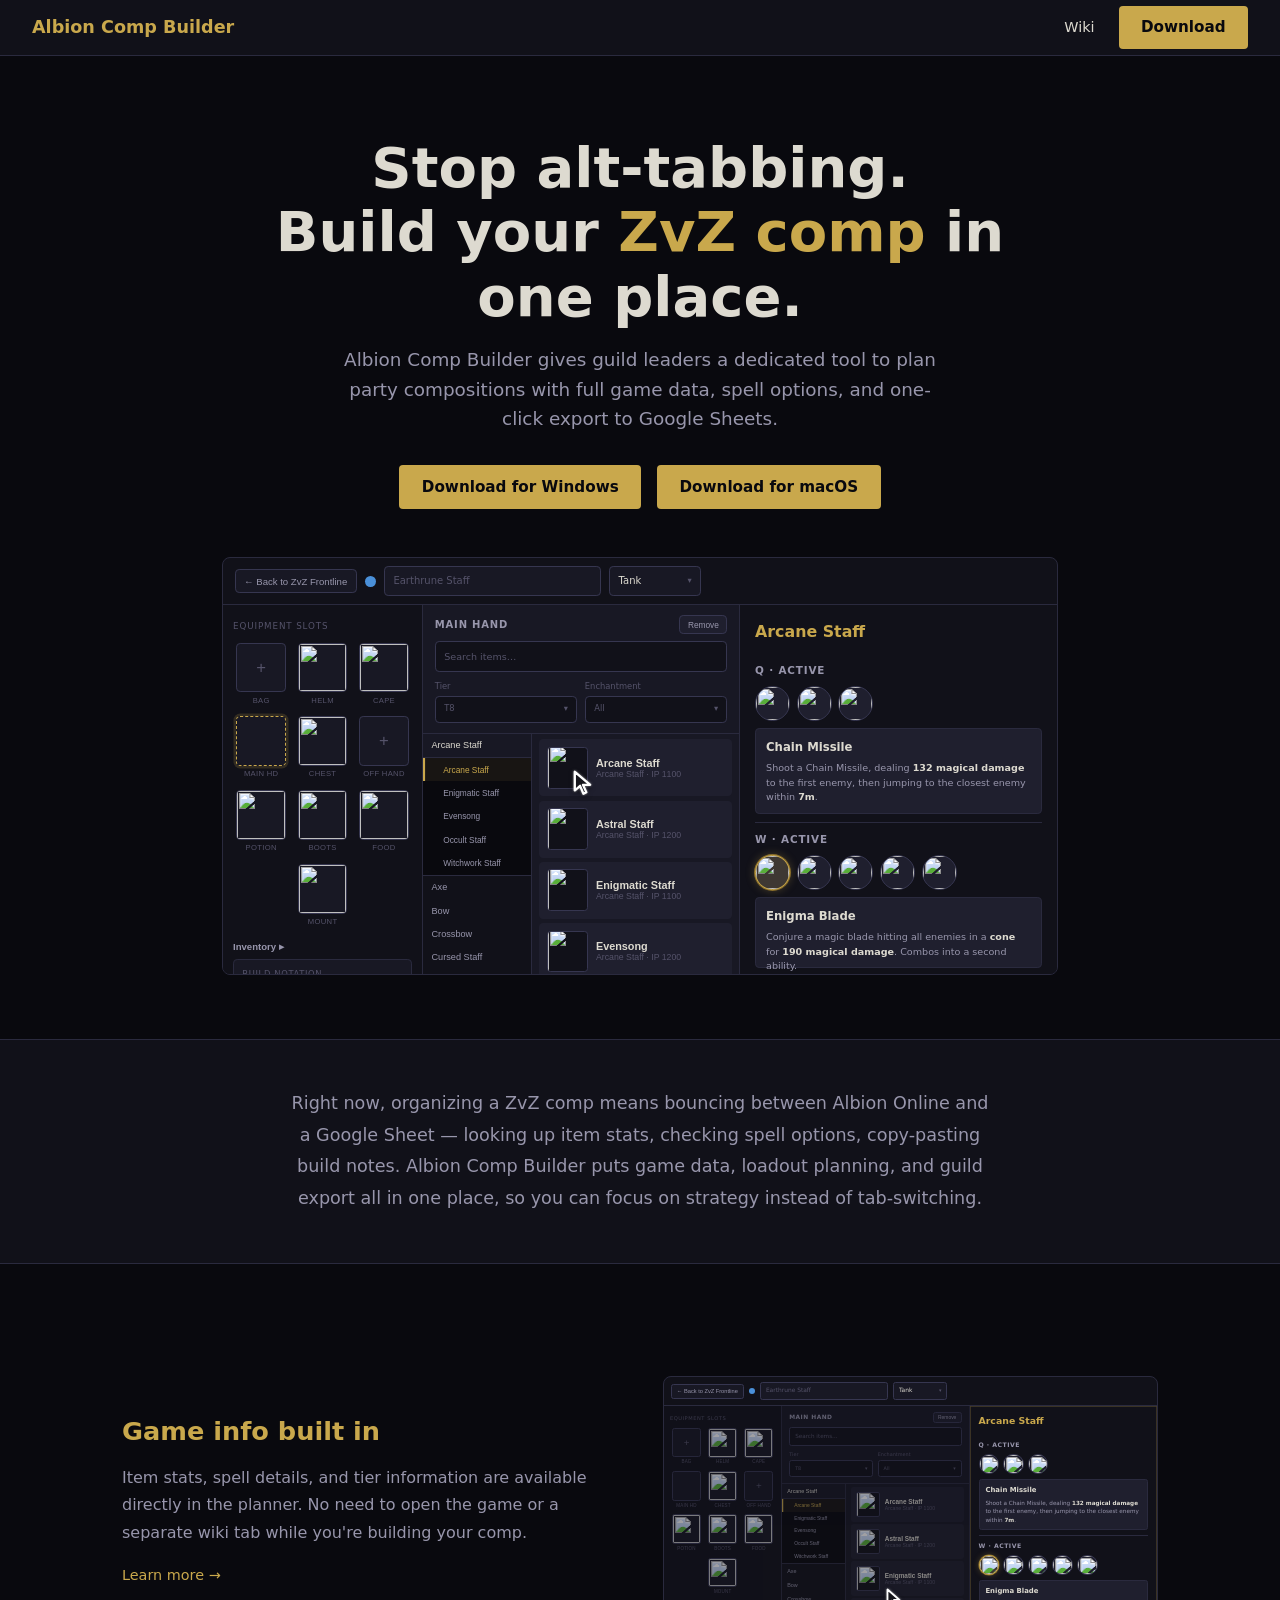
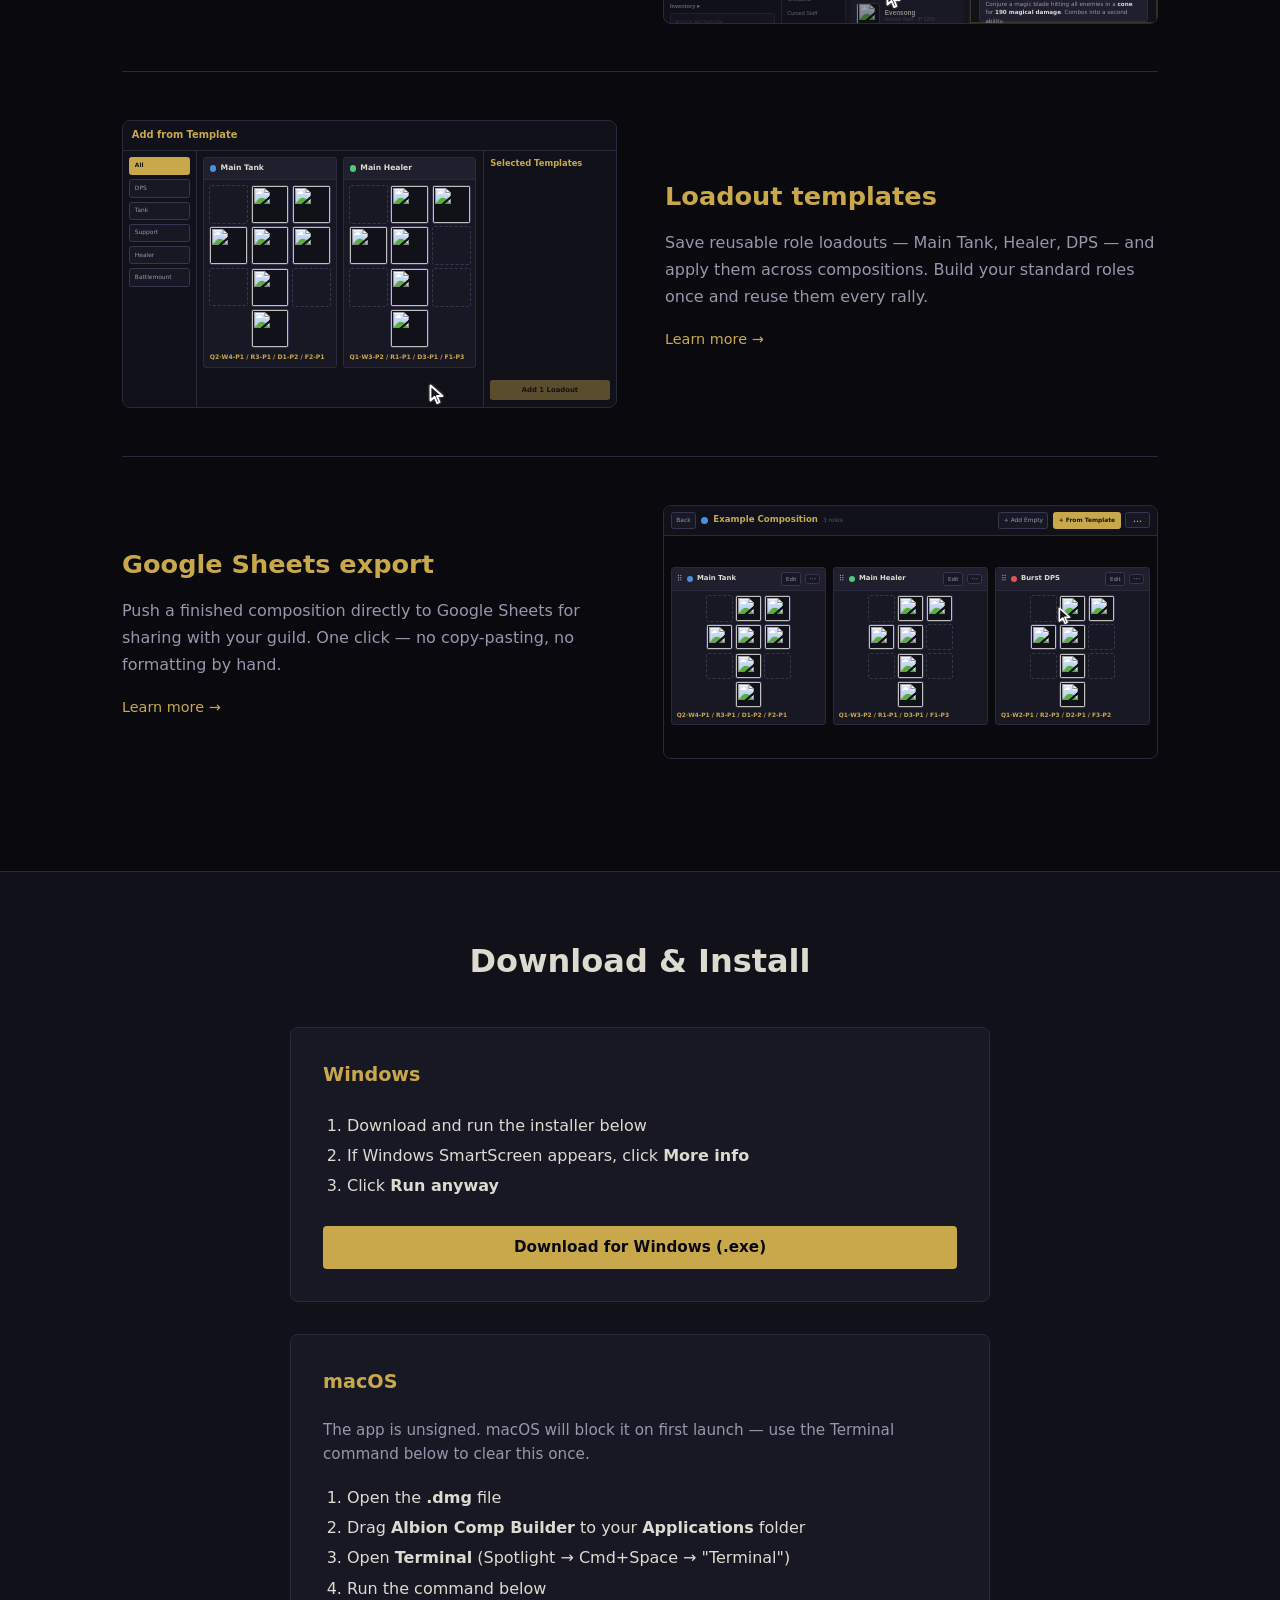
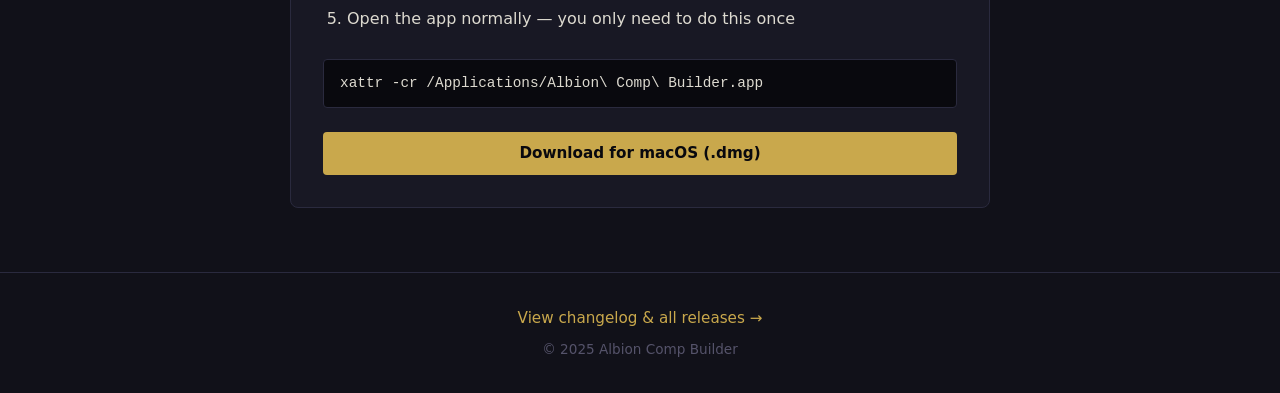
==== commit 794cbd3c: "feat(scenes): migrate builder scene to GSAP timeline (4 instances) Deliberate hold-frame deviation: " ====
--- a/index.html
+++ b/index.html
@@ -27,10 +27,10 @@
         <a href="#install-windows" class="btn btn-gold">Download for Windows</a>
         <a href="#install-macos" class="btn btn-gold">Download for macOS</a>
       </div>
-      <figure class="demo demo--hero scene scene--builder scene--builder-hero" role="img" aria-label="Animated demo: the three-pane loadout builder — selecting the main-hand slot, picking the Arcane Staff from the item browser, and switching between its abilities to read each spell's details in the ability panel.">
+      <figure class="demo demo--hero scene scene--builder scene--builder-hero" data-scene="builder" role="img" aria-label="Animated demo: the three-pane loadout builder — selecting the main-hand slot, picking the Arcane Staff from the item browser, and switching between its abilities to read each spell's details in the ability panel.">
               <div class="scene-stage">
                 <header class="sb-bar">
-                  <button class="sb-btn">← Back to ZvZ Frontline</button>
+                  <button class="sc-btn sb-btn">← Back to ZvZ Frontline</button>
                   <span class="sb-roledot"></span>
                   <span class="sb-name">Earthrune Staff</span>
                   <span class="sb-role">Tank <span class="sb-caret">▾</span></span>
@@ -38,7 +38,7 @@
                 <div class="sb-panes">
                   <aside class="sb-equip">
                     <div class="sb-label">Equipment Slots</div>
-                    <div class="sb-grid"><button class="sb-slot"><span class="sb-ic"><span class="sb-empty">+</span></span><span class="sb-sl">Bag</span></button><button class="sb-slot"><span class="sb-ic"><img src="https://render.albiononline.com/v1/item/T8_HEAD_LEATHER_SET3@0.png" alt="" loading="lazy"></span><span class="sb-sl">Helm</span></button><button class="sb-slot"><span class="sb-ic"><img src="https://render.albiononline.com/v1/item/T8_CAPEITEM_MORGANA@0.png" alt="" loading="lazy"></span><span class="sb-sl">Cape</span></button><button class="sb-slot sb-slot-main"><span class="sb-ic"><img class="sb-fill" src="https://render.albiononline.com/v1/item/T8_MAIN_ARCANESTAFF@0.png" alt="" loading="lazy"></span><span class="sb-sl">Main Hd</span></button><button class="sb-slot"><span class="sb-ic"><img src="https://render.albiononline.com/v1/item/T8_ARMOR_PLATE_KEEPER@0.png" alt="" loading="lazy"></span><span class="sb-sl">Chest</span></button><button class="sb-slot"><span class="sb-ic"><span class="sb-empty">+</span></span><span class="sb-sl">Off Hand</span></button><button class="sb-slot"><span class="sb-ic"><img src="https://render.albiononline.com/v1/item/T7_POTION_REVIVE@0.png" alt="" loading="lazy"></span><span class="sb-sl">Potion</span></button><button class="sb-slot"><span class="sb-ic"><img src="https://render.albiononline.com/v1/item/T8_SHOES_CLOTH_SET2@0.png" alt="" loading="lazy"></span><span class="sb-sl">Boots</span></button><button class="sb-slot"><span class="sb-ic"><img src="https://render.albiononline.com/v1/item/T8_MEAL_SANDWICH@1.png" alt="" loading="lazy"></span><span class="sb-sl">Food</span></button><button class="sb-slot"><span class="sb-ic"><img src="https://render.albiononline.com/v1/item/T8_MOUNT_ARMORED_HORSE@0.png" alt="" loading="lazy"></span><span class="sb-sl">Mount</span></button></div>
+                    <div class="sb-grid"><button class="sb-slot"><span class="sc-slot sb-ic"><span class="sb-empty">+</span></span><span class="sb-sl">Bag</span></button><button class="sb-slot"><span class="sc-slot sb-ic"><img src="https://render.albiononline.com/v1/item/T8_HEAD_LEATHER_SET3@0.png" alt="" loading="lazy"></span><span class="sb-sl">Helm</span></button><button class="sb-slot"><span class="sc-slot sb-ic"><img src="https://render.albiononline.com/v1/item/T8_CAPEITEM_MORGANA@0.png" alt="" loading="lazy"></span><span class="sb-sl">Cape</span></button><button class="sb-slot sb-slot-main"><span class="sc-slot sb-ic"><img class="sb-fill" src="https://render.albiononline.com/v1/item/T8_MAIN_ARCANESTAFF@0.png" alt="" loading="lazy"></span><span class="sb-sl">Main Hd</span></button><button class="sb-slot"><span class="sc-slot sb-ic"><img src="https://render.albiononline.com/v1/item/T8_ARMOR_PLATE_KEEPER@0.png" alt="" loading="lazy"></span><span class="sb-sl">Chest</span></button><button class="sb-slot"><span class="sc-slot sb-ic"><span class="sb-empty">+</span></span><span class="sb-sl">Off Hand</span></button><button class="sb-slot"><span class="sc-slot sb-ic"><img src="https://render.albiononline.com/v1/item/T7_POTION_REVIVE@0.png" alt="" loading="lazy"></span><span class="sb-sl">Potion</span></button><button class="sb-slot"><span class="sc-slot sb-ic"><img src="https://render.albiononline.com/v1/item/T8_SHOES_CLOTH_SET2@0.png" alt="" loading="lazy"></span><span class="sb-sl">Boots</span></button><button class="sb-slot"><span class="sc-slot sb-ic"><img src="https://render.albiononline.com/v1/item/T8_MEAL_SANDWICH@1.png" alt="" loading="lazy"></span><span class="sb-sl">Food</span></button><button class="sb-slot"><span class="sc-slot sb-ic"><img src="https://render.albiononline.com/v1/item/T8_MOUNT_ARMORED_HORSE@0.png" alt="" loading="lazy"></span><span class="sb-sl">Mount</span></button></div>
                     <button class="sb-inv">Inventory ▸</button>
                     <div class="sb-notation"><span>Build Notation</span><strong>Q1·W1·E1-P1</strong></div>
                     <div class="sb-fieldlabel">Notes</div>
@@ -46,7 +46,7 @@
                   </aside>
                   <section class="sb-browser">
                     <header class="sb-bhead">
-                      <div class="sb-titlerow"><strong>Main Hand</strong><button class="sb-remove">Remove</button></div>
+                      <div class="sb-titlerow"><strong>Main Hand</strong><button class="sc-btn sb-remove">Remove</button></div>
                       <div class="sb-search">Search items…</div>
                       <div class="sb-te">
                         <div class="sb-tef"><span>Tier</span><span class="sb-sel">T8 <span class="sb-caret">▾</span></span></div>
@@ -56,14 +56,14 @@
                     <div class="sb-bbody">
                       <div class="sb-cats"><button class="sb-cat sb-cat-ancestor">Arcane Staff</button><div class="sb-cat-children"><button class="sb-cat sb-cat-l2 sb-cat-active">Arcane Staff</button><button class="sb-cat sb-cat-l2">Enigmatic Staff</button><button class="sb-cat sb-cat-l2">Evensong</button><button class="sb-cat sb-cat-l2">Occult Staff</button><button class="sb-cat sb-cat-l2">Witchwork Staff</button></div><button class="sb-cat">Axe</button><button class="sb-cat">Bow</button><button class="sb-cat">Crossbow</button><button class="sb-cat">Cursed Staff</button><button class="sb-cat">Dagger</button><button class="sb-cat">Fire Staff</button><button class="sb-cat">Frost Staff</button><button class="sb-cat">Hammer</button><button class="sb-cat">Holy Staff</button><button class="sb-cat">Mace</button><button class="sb-cat">Nature Staff</button><button class="sb-cat">Quarterstaff</button><button class="sb-cat">Spear</button><button class="sb-cat">Sword</button></div>
                       <div class="sb-items">
-                  <button class="sb-item sb-item-pick"><span class="sb-iic"><img src="https://render.albiononline.com/v1/item/T8_MAIN_ARCANESTAFF@0.png" alt="" loading="lazy"></span><span><strong>Arcane Staff</strong><small>Arcane Staff · IP 1100</small></span></button>
-                  <button class="sb-item"><span class="sb-iic"><img src="https://render.albiononline.com/v1/item/T8_2H_ARCANESTAFF_CRYSTAL@0.png" alt="" loading="lazy"></span><span><strong>Astral Staff</strong><small>Arcane Staff · IP 1200</small></span></button>
-                  <button class="sb-item"><span class="sb-iic"><img src="https://render.albiononline.com/v1/item/T8_2H_ENIGMATICSTAFF@0.png" alt="" loading="lazy"></span><span><strong>Enigmatic Staff</strong><small>Arcane Staff · IP 1100</small></span></button>
-                  <button class="sb-item"><span class="sb-iic"><img src="https://render.albiononline.com/v1/item/T8_2H_ARCANE_RINGPAIR_AVALON@0.png" alt="" loading="lazy"></span><span><strong>Evensong</strong><small>Arcane Staff · IP 1200</small></span></button>
-                  <button class="sb-item"><span class="sb-iic"><img src="https://render.albiononline.com/v1/item/T8_2H_ARCANESTAFF@0.png" alt="" loading="lazy"></span><span><strong>Great Arcane Staff</strong><small>Arcane Staff · IP 1100</small></span></button>
-                  <button class="sb-item"><span class="sb-iic"><img src="https://render.albiononline.com/v1/item/T8_2H_ENIGMATICORB_MORGANA@0.png" alt="" loading="lazy"></span><span><strong>Malevolent Locus</strong><small>Arcane Staff · IP 1175</small></span></button>
-                  <button class="sb-item"><span class="sb-iic"><img src="https://render.albiononline.com/v1/item/T8_2H_ARCANESTAFF_HELL@0.png" alt="" loading="lazy"></span><span><strong>Occult Staff</strong><small>Arcane Staff · IP 1150</small></span></button>
-                  <button class="sb-item"><span class="sb-iic"><img src="https://render.albiononline.com/v1/item/T8_MAIN_ARCANESTAFF_UNDEAD@0.png" alt="" loading="lazy"></span><span><strong>Witchwork Staff</strong><small>Arcane Staff · IP 1125</small></span></button>
+                  <button class="sb-item sb-item-pick"><span class="sc-slot sb-iic"><img src="https://render.albiononline.com/v1/item/T8_MAIN_ARCANESTAFF@0.png" alt="" loading="lazy"></span><span><strong>Arcane Staff</strong><small>Arcane Staff · IP 1100</small></span></button>
+                  <button class="sb-item"><span class="sc-slot sb-iic"><img src="https://render.albiononline.com/v1/item/T8_2H_ARCANESTAFF_CRYSTAL@0.png" alt="" loading="lazy"></span><span><strong>Astral Staff</strong><small>Arcane Staff · IP 1200</small></span></button>
+                  <button class="sb-item"><span class="sc-slot sb-iic"><img src="https://render.albiononline.com/v1/item/T8_2H_ENIGMATICSTAFF@0.png" alt="" loading="lazy"></span><span><strong>Enigmatic Staff</strong><small>Arcane Staff · IP 1100</small></span></button>
+                  <button class="sb-item"><span class="sc-slot sb-iic"><img src="https://render.albiononline.com/v1/item/T8_2H_ARCANE_RINGPAIR_AVALON@0.png" alt="" loading="lazy"></span><span><strong>Evensong</strong><small>Arcane Staff · IP 1200</small></span></button>
+                  <button class="sb-item"><span class="sc-slot sb-iic"><img src="https://render.albiononline.com/v1/item/T8_2H_ARCANESTAFF@0.png" alt="" loading="lazy"></span><span><strong>Great Arcane Staff</strong><small>Arcane Staff · IP 1100</small></span></button>
+                  <button class="sb-item"><span class="sc-slot sb-iic"><img src="https://render.albiononline.com/v1/item/T8_2H_ENIGMATICORB_MORGANA@0.png" alt="" loading="lazy"></span><span><strong>Malevolent Locus</strong><small>Arcane Staff · IP 1175</small></span></button>
+                  <button class="sb-item"><span class="sc-slot sb-iic"><img src="https://render.albiononline.com/v1/item/T8_2H_ARCANESTAFF_HELL@0.png" alt="" loading="lazy"></span><span><strong>Occult Staff</strong><small>Arcane Staff · IP 1150</small></span></button>
+                  <button class="sb-item"><span class="sc-slot sb-iic"><img src="https://render.albiononline.com/v1/item/T8_MAIN_ARCANESTAFF_UNDEAD@0.png" alt="" loading="lazy"></span><span><strong>Witchwork Staff</strong><small>Arcane Staff · IP 1125</small></span></button>
                 </div>
               </div>
             </section>
@@ -92,7 +92,7 @@
                     </div>
                   </section>
                 </div>
-                <div class="s-cursor"></div>
+                <span class="sc-cursor"></span>
               </div>
       </figure>
     </section>
@@ -107,10 +107,10 @@
           <p>Item stats, spell details, and tier information are available directly in the planner. No need to open the game or a separate wiki tab while you're building your comp.</p>
           <a href="wiki/building-a-composition/" class="link-learn">Learn more →</a>
         </div>
-        <figure class="demo demo--feature scene scene--builder scene--builder-game" role="img" aria-label="Animated demo: real item stats and spell details shown inline in the builder's ability panel — switch abilities to see each spell's stats without opening the game.">
+        <figure class="demo demo--feature scene scene--builder scene--builder-game" data-scene="builder" role="img" aria-label="Animated demo: real item stats and spell details shown inline in the builder's ability panel — switch abilities to see each spell's stats without opening the game.">
                 <div class="scene-stage">
                   <header class="sb-bar">
-                    <button class="sb-btn">← Back to ZvZ Frontline</button>
+                    <button class="sc-btn sb-btn">← Back to ZvZ Frontline</button>
                     <span class="sb-roledot"></span>
                     <span class="sb-name">Earthrune Staff</span>
                     <span class="sb-role">Tank <span class="sb-caret">▾</span></span>
@@ -118,7 +118,7 @@
                   <div class="sb-panes">
                     <aside class="sb-equip">
                       <div class="sb-label">Equipment Slots</div>
-                      <div class="sb-grid"><button class="sb-slot"><span class="sb-ic"><span class="sb-empty">+</span></span><span class="sb-sl">Bag</span></button><button class="sb-slot"><span class="sb-ic"><img src="https://render.albiononline.com/v1/item/T8_HEAD_LEATHER_SET3@0.png" alt="" loading="lazy"></span><span class="sb-sl">Helm</span></button><button class="sb-slot"><span class="sb-ic"><img src="https://render.albiononline.com/v1/item/T8_CAPEITEM_MORGANA@0.png" alt="" loading="lazy"></span><span class="sb-sl">Cape</span></button><button class="sb-slot sb-slot-main"><span class="sb-ic"><img class="sb-fill" src="https://render.albiononline.com/v1/item/T8_MAIN_ARCANESTAFF@0.png" alt="" loading="lazy"></span><span class="sb-sl">Main Hd</span></button><button class="sb-slot"><span class="sb-ic"><img src="https://render.albiononline.com/v1/item/T8_ARMOR_PLATE_KEEPER@0.png" alt="" loading="lazy"></span><span class="sb-sl">Chest</span></button><button class="sb-slot"><span class="sb-ic"><span class="sb-empty">+</span></span><span class="sb-sl">Off Hand</span></button><button class="sb-slot"><span class="sb-ic"><img src="https://render.albiononline.com/v1/item/T7_POTION_REVIVE@0.png" alt="" loading="lazy"></span><span class="sb-sl">Potion</span></button><button class="sb-slot"><span class="sb-ic"><img src="https://render.albiononline.com/v1/item/T8_SHOES_CLOTH_SET2@0.png" alt="" loading="lazy"></span><span class="sb-sl">Boots</span></button><button class="sb-slot"><span class="sb-ic"><img src="https://render.albiononline.com/v1/item/T8_MEAL_SANDWICH@1.png" alt="" loading="lazy"></span><span class="sb-sl">Food</span></button><button class="sb-slot"><span class="sb-ic"><img src="https://render.albiononline.com/v1/item/T8_MOUNT_ARMORED_HORSE@0.png" alt="" loading="lazy"></span><span class="sb-sl">Mount</span></button></div>
+                      <div class="sb-grid"><button class="sb-slot"><span class="sc-slot sb-ic"><span class="sb-empty">+</span></span><span class="sb-sl">Bag</span></button><button class="sb-slot"><span class="sc-slot sb-ic"><img src="https://render.albiononline.com/v1/item/T8_HEAD_LEATHER_SET3@0.png" alt="" loading="lazy"></span><span class="sb-sl">Helm</span></button><button class="sb-slot"><span class="sc-slot sb-ic"><img src="https://render.albiononline.com/v1/item/T8_CAPEITEM_MORGANA@0.png" alt="" loading="lazy"></span><span class="sb-sl">Cape</span></button><button class="sb-slot sb-slot-main"><span class="sc-slot sb-ic"><img class="sb-fill" src="https://render.albiononline.com/v1/item/T8_MAIN_ARCANESTAFF@0.png" alt="" loading="lazy"></span><span class="sb-sl">Main Hd</span></button><button class="sb-slot"><span class="sc-slot sb-ic"><img src="https://render.albiononline.com/v1/item/T8_ARMOR_PLATE_KEEPER@0.png" alt="" loading="lazy"></span><span class="sb-sl">Chest</span></button><button class="sb-slot"><span class="sc-slot sb-ic"><span class="sb-empty">+</span></span><span class="sb-sl">Off Hand</span></button><button class="sb-slot"><span class="sc-slot sb-ic"><img src="https://render.albiononline.com/v1/item/T7_POTION_REVIVE@0.png" alt="" loading="lazy"></span><span class="sb-sl">Potion</span></button><button class="sb-slot"><span class="sc-slot sb-ic"><img src="https://render.albiononline.com/v1/item/T8_SHOES_CLOTH_SET2@0.png" alt="" loading="lazy"></span><span class="sb-sl">Boots</span></button><button class="sb-slot"><span class="sc-slot sb-ic"><img src="https://render.albiononline.com/v1/item/T8_MEAL_SANDWICH@1.png" alt="" loading="lazy"></span><span class="sb-sl">Food</span></button><button class="sb-slot"><span class="sc-slot sb-ic"><img src="https://render.albiononline.com/v1/item/T8_MOUNT_ARMORED_HORSE@0.png" alt="" loading="lazy"></span><span class="sb-sl">Mount</span></button></div>
                       <button class="sb-inv">Inventory ▸</button>
                       <div class="sb-notation"><span>Build Notation</span><strong>Q1·W1·E1-P1</strong></div>
                       <div class="sb-fieldlabel">Notes</div>
@@ -126,7 +126,7 @@
                     </aside>
                     <section class="sb-browser">
                       <header class="sb-bhead">
-                        <div class="sb-titlerow"><strong>Main Hand</strong><button class="sb-remove">Remove</button></div>
+                        <div class="sb-titlerow"><strong>Main Hand</strong><button class="sc-btn sb-remove">Remove</button></div>
                         <div class="sb-search">Search items…</div>
                         <div class="sb-te">
                           <div class="sb-tef"><span>Tier</span><span class="sb-sel">T8 <span class="sb-caret">▾</span></span></div>
@@ -136,14 +136,14 @@
                       <div class="sb-bbody">
                         <div class="sb-cats"><button class="sb-cat sb-cat-ancestor">Arcane Staff</button><div class="sb-cat-children"><button class="sb-cat sb-cat-l2 sb-cat-active">Arcane Staff</button><button class="sb-cat sb-cat-l2">Enigmatic Staff</button><button class="sb-cat sb-cat-l2">Evensong</button><button class="sb-cat sb-cat-l2">Occult Staff</button><button class="sb-cat sb-cat-l2">Witchwork Staff</button></div><button class="sb-cat">Axe</button><button class="sb-cat">Bow</button><button class="sb-cat">Crossbow</button><button class="sb-cat">Cursed Staff</button><button class="sb-cat">Dagger</button><button class="sb-cat">Fire Staff</button><button class="sb-cat">Frost Staff</button><button class="sb-cat">Hammer</button><button class="sb-cat">Holy Staff</button><button class="sb-cat">Mace</button><button class="sb-cat">Nature Staff</button><button class="sb-cat">Quarterstaff</button><button class="sb-cat">Spear</button><button class="sb-cat">Sword</button></div>
                         <div class="sb-items">
-                  <button class="sb-item sb-item-pick"><span class="sb-iic"><img src="https://render.albiononline.com/v1/item/T8_MAIN_ARCANESTAFF@0.png" alt="" loading="lazy"></span><span><strong>Arcane Staff</strong><small>Arcane Staff · IP 1100</small></span></button>
-                  <button class="sb-item"><span class="sb-iic"><img src="https://render.albiononline.com/v1/item/T8_2H_ARCANESTAFF_CRYSTAL@0.png" alt="" loading="lazy"></span><span><strong>Astral Staff</strong><small>Arcane Staff · IP 1200</small></span></button>
-                  <button class="sb-item"><span class="sb-iic"><img src="https://render.albiononline.com/v1/item/T8_2H_ENIGMATICSTAFF@0.png" alt="" loading="lazy"></span><span><strong>Enigmatic Staff</strong><small>Arcane Staff · IP 1100</small></span></button>
-                  <button class="sb-item"><span class="sb-iic"><img src="https://render.albiononline.com/v1/item/T8_2H_ARCANE_RINGPAIR_AVALON@0.png" alt="" loading="lazy"></span><span><strong>Evensong</strong><small>Arcane Staff · IP 1200</small></span></button>
-                  <button class="sb-item"><span class="sb-iic"><img src="https://render.albiononline.com/v1/item/T8_2H_ARCANESTAFF@0.png" alt="" loading="lazy"></span><span><strong>Great Arcane Staff</strong><small>Arcane Staff · IP 1100</small></span></button>
-                  <button class="sb-item"><span class="sb-iic"><img src="https://render.albiononline.com/v1/item/T8_2H_ENIGMATICORB_MORGANA@0.png" alt="" loading="lazy"></span><span><strong>Malevolent Locus</strong><small>Arcane Staff · IP 1175</small></span></button>
-                  <button class="sb-item"><span class="sb-iic"><img src="https://render.albiononline.com/v1/item/T8_2H_ARCANESTAFF_HELL@0.png" alt="" loading="lazy"></span><span><strong>Occult Staff</strong><small>Arcane Staff · IP 1150</small></span></button>
-                  <button class="sb-item"><span class="sb-iic"><img src="https://render.albiononline.com/v1/item/T8_MAIN_ARCANESTAFF_UNDEAD@0.png" alt="" loading="lazy"></span><span><strong>Witchwork Staff</strong><small>Arcane Staff · IP 1125</small></span></button>
+                  <button class="sb-item sb-item-pick"><span class="sc-slot sb-iic"><img src="https://render.albiononline.com/v1/item/T8_MAIN_ARCANESTAFF@0.png" alt="" loading="lazy"></span><span><strong>Arcane Staff</strong><small>Arcane Staff · IP 1100</small></span></button>
+                  <button class="sb-item"><span class="sc-slot sb-iic"><img src="https://render.albiononline.com/v1/item/T8_2H_ARCANESTAFF_CRYSTAL@0.png" alt="" loading="lazy"></span><span><strong>Astral Staff</strong><small>Arcane Staff · IP 1200</small></span></button>
+                  <button class="sb-item"><span class="sc-slot sb-iic"><img src="https://render.albiononline.com/v1/item/T8_2H_ENIGMATICSTAFF@0.png" alt="" loading="lazy"></span><span><strong>Enigmatic Staff</strong><small>Arcane Staff · IP 1100</small></span></button>
+                  <button class="sb-item"><span class="sc-slot sb-iic"><img src="https://render.albiononline.com/v1/item/T8_2H_ARCANE_RINGPAIR_AVALON@0.png" alt="" loading="lazy"></span><span><strong>Evensong</strong><small>Arcane Staff · IP 1200</small></span></button>
+                  <button class="sb-item"><span class="sc-slot sb-iic"><img src="https://render.albiononline.com/v1/item/T8_2H_ARCANESTAFF@0.png" alt="" loading="lazy"></span><span><strong>Great Arcane Staff</strong><small>Arcane Staff · IP 1100</small></span></button>
+                  <button class="sb-item"><span class="sc-slot sb-iic"><img src="https://render.albiononline.com/v1/item/T8_2H_ENIGMATICORB_MORGANA@0.png" alt="" loading="lazy"></span><span><strong>Malevolent Locus</strong><small>Arcane Staff · IP 1175</small></span></button>
+                  <button class="sb-item"><span class="sc-slot sb-iic"><img src="https://render.albiononline.com/v1/item/T8_2H_ARCANESTAFF_HELL@0.png" alt="" loading="lazy"></span><span><strong>Occult Staff</strong><small>Arcane Staff · IP 1150</small></span></button>
+                  <button class="sb-item"><span class="sc-slot sb-iic"><img src="https://render.albiononline.com/v1/item/T8_MAIN_ARCANESTAFF_UNDEAD@0.png" alt="" loading="lazy"></span><span><strong>Witchwork Staff</strong><small>Arcane Staff · IP 1125</small></span></button>
                 </div>
               </div>
             </section>
@@ -172,7 +172,7 @@
                       </div>
                     </section>
                   </div>
-                  <div class="s-cursor"></div>
+                  <span class="sc-cursor"></span>
                 </div>
         </figure>
       </div>
--- a/assets/css/scenes.css
+++ b/assets/css/scenes.css
@@ -117,11 +117,6 @@
   display: flex; align-items: center; justify-content: space-between; margin-bottom: 12px;
 }
 .scene--dashboard .sd-title { color: var(--gold); font-weight: 700; font-size: 13px; }
-/* sd-pulse is reused by later scenes (bulkgrid Apply, templates Save). */
-@keyframes sd-pulse {
-  0%, 100% { box-shadow: 0 0 0 0 rgba(201,168,76,0); }
-  50% { box-shadow: 0 0 0 4px rgba(201,168,76,0.22); }
-}
 .scene--dashboard .sd-grid { display: grid; grid-template-columns: repeat(2, 1fr); gap: 10px; }
 /* Cursor rest position; motion is handled by the GSAP timeline. */
 .scene--dashboard .sc-cursor { left: 42%; top: 66%; } /* no-JS/pre-GSAP baseline; the timeline set()s the same rest position at t=0 */
@@ -246,72 +241,20 @@
 .scene--builder .sb-d-enigma { opacity: 1; }
 .scene--builder .sb-d-frazzle { opacity: 0; }
 
-/* Choreography (~9s): press main-hand slot -> press Arcane Staff row -> slot
-   fills + Q's Chain Missile selected -> click W's Frazzle then Enigma, the W
-   detail snapping between them (shows ability details are live for every slot,
-   no game needed). Base (non-animated) states are the COMPLETED look, so the
-   scene still reads under prefers-reduced-motion. */
-.scene--builder .sb-slot-main .sb-ic { border: 1px solid var(--gold2); box-shadow: 0 0 1.4cqw rgba(201,168,76,0.25); animation: sb-slotactive 9s ease-in-out infinite; }
-@keyframes sb-slotactive {
-  0%, 9% { border-color: var(--border2); box-shadow: none; }
-  12%, 26% { border: 1px dashed var(--gold); box-shadow: 0 0 0 0.3cqw rgba(201,168,76,0.18); }
-  30%, 100% { border-color: var(--gold2); box-shadow: 0 0 1.4cqw rgba(201,168,76,0.25); }
-}
-.scene--builder .sb-fill { opacity: 1; animation: sb-fill 9s ease-in-out infinite; }
-@keyframes sb-fill {
-  0%, 28% { opacity: 0; transform: scale(0.6); }
-  32%, 100% { opacity: 1; transform: scale(1); }
-}
-.scene--builder .sb-item-pick { border-color: var(--gold); background: rgba(201,168,76,0.1); animation: sb-itempick 9s ease-in-out infinite; }
-@keyframes sb-itempick {
-  0%, 26% { border-color: transparent; background: var(--s3); }
-  30%, 100% { border-color: var(--gold); background: rgba(201,168,76,0.1); }
-}
-/* Q's Chain Missile: auto-selected (lit) once the item is equipped. */
-.scene--builder .sb-spell-pick { border-color: var(--gold); background: color-mix(in srgb, var(--gold) 18%, var(--s3)); box-shadow: 0 0 0 0.12cqw var(--gold2), 0 0 1.2cqw rgba(201,168,76,0.35); animation: sb-spellpick 9s ease-in-out infinite; }
-@keyframes sb-spellpick {
-  0%, 29% { border-color: var(--border2); box-shadow: none; background: var(--s3); }
-  33%, 100% { border-color: var(--gold); box-shadow: 0 0 0 0.12cqw var(--gold2), 0 0 1.2cqw rgba(201,168,76,0.35); background: color-mix(in srgb, var(--gold) 18%, var(--s3)); }
-}
-/* W spell switch: Enigma (w0) lit -> click Frazzle (w2) -> click back to Enigma.
-   Fast snaps (~2%) at the press frames, like a real click. */
-.scene--builder .sb-w0 { animation: sb-w0 9s ease-in-out infinite; }
-@keyframes sb-w0 {
-  0%, 44% { border-color: var(--gold); background: color-mix(in srgb, var(--gold) 18%, var(--s3)); box-shadow: 0 0 0 0.12cqw var(--gold2), 0 0 1.2cqw rgba(201,168,76,0.35); }
-  46%, 66% { border-color: var(--border2); background: var(--s3); box-shadow: none; }
-  68%, 100% { border-color: var(--gold); background: color-mix(in srgb, var(--gold) 18%, var(--s3)); box-shadow: 0 0 0 0.12cqw var(--gold2), 0 0 1.2cqw rgba(201,168,76,0.35); }
-}
-.scene--builder .sb-w2 { animation: sb-w2 9s ease-in-out infinite; }
-@keyframes sb-w2 {
-  0%, 44% { border-color: var(--border2); background: var(--s3); box-shadow: none; }
-  46%, 66% { border-color: var(--gold); background: color-mix(in srgb, var(--gold) 18%, var(--s3)); box-shadow: 0 0 0 0.12cqw var(--gold2), 0 0 1.2cqw rgba(201,168,76,0.35); }
-  68%, 100% { border-color: var(--border2); background: var(--s3); box-shadow: none; }
-}
-.scene--builder .sb-d-enigma { animation: sb-d-enigma 9s ease-in-out infinite; }
-@keyframes sb-d-enigma { 0%, 44% { opacity: 1; } 46%, 66% { opacity: 0; } 68%, 100% { opacity: 1; } }
-.scene--builder .sb-d-frazzle { animation: sb-d-frazzle 9s ease-in-out infinite; }
-@keyframes sb-d-frazzle { 0%, 44% { opacity: 0; } 46%, 66% { opacity: 1; } 68%, 100% { opacity: 0; } }
-
-/* Cursor — one path; container-relative % + cqw size so it scales with the UI.
-   Targets (main-hand slot / Arcane row / W Frazzle / W Enigma) come from a
-   single measurement of the canvas. */
-.scene--builder .s-cursor { width: max(15px, 2.2cqw); height: max(21px, 3.1cqw); left: 65.9%; top: 75.4%; animation: sb-cursor 9s ease-in-out infinite; }
-@keyframes sb-cursor {
-  0%, 5% { left: 45%; top: 86%; transform: scale(1); }      /* idle */
-  9% { left: 4.7%; top: 44%; transform: scale(1); }         /* arrive: main-hand slot */
-  12% { left: 4.7%; top: 44%; transform: scale(0.78); }     /* press */
-  15% { left: 4.7%; top: 44%; transform: scale(1); }
-  24% { left: 42%; top: 51%; transform: scale(1); }         /* arrive: Arcane Staff row */
-  27% { left: 42%; top: 51%; transform: scale(0.78); }      /* press */
-  30% { left: 42%; top: 51%; transform: scale(1); }
-  40% { left: 75.8%; top: 75.4%; transform: scale(1); }     /* arrive: W Frazzle */
-  43% { left: 75.8%; top: 75.4%; transform: scale(0.78); }  /* press */
-  46% { left: 75.8%; top: 75.4%; transform: scale(1); }
-  62% { left: 65.9%; top: 75.4%; transform: scale(1); }     /* arrive: W Enigma */
-  65% { left: 65.9%; top: 75.4%; transform: scale(0.78); }  /* press */
-  68% { left: 65.9%; top: 75.4%; transform: scale(1); }
-  100% { left: 65.9%; top: 75.4%; transform: scale(1); }
-}
+/* Choreography (9s GSAP timeline, see scenes.js SCENES['builder']): press main-hand slot →
+   press Arcane Staff row → slot fills + Q Chain Missile selected → click W Frazzle then
+   Enigma, the W detail snapping between them. Base (static) states = old 100% keyframe look,
+   so the scene reads under prefers-reduced-motion or without JS. */
+/* Base state (slot filled, lit, item row highlighted, Enigma selected — the 100% keyframe look) */
+.scene--builder .sb-slot-main .sb-ic { border: 1px solid var(--gold2); box-shadow: 0 0 1.4cqw rgba(201,168,76,0.25); }
+.scene--builder .sb-fill { opacity: 1; }                  /* scale:1 is transform default */
+.scene--builder .sb-item-pick { border-color: var(--gold); background: rgba(201,168,76,0.1); }
+/* Q's Chain Missile: lit (selected) in the base frame */
+.scene--builder .sb-spell-pick { border-color: var(--gold); background: color-mix(in srgb, var(--gold) 18%, var(--s3)); box-shadow: 0 0 0 0.12cqw var(--gold2), 0 0 1.2cqw rgba(201,168,76,0.35); }
+/* W Enigma (sb-w0) stays lit; also carries sb-spell-on for the base look */
+/* W Frazzle (sb-w2) stays unlit — default sb-spell look */
+/* Cursor: rest position = W Enigma target (100% keyframe); size overrides sc-cursor px defaults */
+.scene--builder .sc-cursor { width: max(15px, 2.2cqw); height: max(21px, 3.1cqw); left: 65.9%; top: 75.4%; } /* override sc-cursor: size=cqw, pos=Enigma resting target */
 
 /* hero variant: nothing extra — cqw already scales everything to the box. */
 /* game-info variant: lightly dim equip/browser and ring the ability pane so the
@@ -337,12 +280,16 @@
 
 /* Toolbar: Back + segmented control + count (pushed right) + pulsing Apply. */
 .scene--bulkedit .be-bar { display: flex; align-items: center; gap: 1cqw; padding: 1cqw 1.4cqw; border-bottom: 1px solid var(--border); flex: none; }
-.scene--bulkedit .be-btn { border: 1px solid var(--border2); border-radius: 0.5cqw; background: var(--s2); color: var(--text2); padding: 0.7cqw 1cqw; font-size: 1.2cqw; }
+/* be-btn: sc-btn provides border/border-radius/background/color; overrides: border-radius (0.5cqw), padding (0.7cqw 1cqw), font-size (1.2cqw). */
+.scene--bulkedit .be-btn { border-radius: 0.5cqw; padding: 0.7cqw 1cqw; font-size: 1.2cqw; }
 .scene--bulkedit .be-seg { display: inline-flex; border: 1px solid var(--border); border-radius: 0.5cqw; overflow: hidden; background: var(--s2); }
 .scene--bulkedit .be-seg span { padding: 0.6cqw 1cqw; font-size: 1.15cqw; color: var(--text2); letter-spacing: 0.02em; }
 .scene--bulkedit .be-seg .on { background: var(--gold); color: #1a160a; font-weight: 700; }
 .scene--bulkedit .be-count { color: var(--text3); font-size: 1.2cqw; margin-left: auto; }
-.scene--bulkedit .be-apply { border: 0; border-radius: 0.5cqw; background: var(--gold); color: #1a160a; font-weight: 700; font-size: 1.2cqw; padding: 0.7cqw 1.2cqw; animation: sd-pulse 5s ease-in-out infinite; }
+/* be-apply: sc-btn sc-btn--gold covers background/color/font-weight/border-color;
+   overrides: border:0, border-radius (0.5cqw), font-size (1.2cqw), padding (0.7cqw 1.2cqw).
+   Pulse driven by separate GSAP applyPulse timeline (replaces sd-pulse keyframe). */
+.scene--bulkedit .be-apply { border: 0; border-radius: 0.5cqw; font-size: 1.2cqw; padding: 0.7cqw 1.2cqw; }
 
 /* Panes */
 .scene--bulkedit .be-panes { flex: 1; display: flex; min-height: 0; }
@@ -354,7 +301,9 @@
 .scene--bulkedit .be-grid { display: grid; grid-template-columns: repeat(3, 1fr); gap: 0.6cqw; }
 .scene--bulkedit .be-slot { display: flex; flex-direction: column; align-items: center; gap: 0.4cqw; padding: 0.4cqw; background: transparent; border: 0; min-width: 0; }
 .scene--bulkedit .be-slot:nth-child(10) { grid-column: 2; }   /* mount centered, last row */
-.scene--bulkedit .be-ic { width: 100%; aspect-ratio: 1; border: 1px solid var(--border2); border-radius: 0.5cqw; background: var(--s2); display: flex; align-items: center; justify-content: center; overflow: hidden; position: relative; }
+/* be-ic: sc-slot provides border/border-radius/background/display/align-items/justify-content/overflow;
+   overrides: width (100%), aspect-ratio (1), border-radius (0.5cqw), position:relative (for label overlay). */
+.scene--bulkedit .be-ic { width: 100%; aspect-ratio: 1; border-radius: 0.5cqw; position: relative; }
 .scene--bulkedit .be-ic img { width: 100%; height: 100%; object-fit: contain; }
 .scene--bulkedit .be-empty { color: var(--text3); font-size: 2cqw; }
 .scene--bulkedit .be-sl { color: var(--text3); font-size: 1.05cqw; letter-spacing: 0.04em; text-transform: uppercase; white-space: nowrap; }
@@ -365,8 +314,9 @@
 .scene--bulkedit .be-inv { display: block; width: 100%; text-align: left; background: none; border: 0; color: var(--text2); font-weight: 600; font-size: 1.2cqw; padding: 0.8cqw 0; margin-top: 0.6cqw; }
 /* Bulk-slot-actions: neutral "Leave unchanged" + danger "Clear for all". */
 .scene--bulkedit .be-actions { display: flex; gap: 0.8cqw; margin-top: 0.4cqw; }
-.scene--bulkedit .be-act { flex: 1; border: 1px solid var(--border2); border-radius: 0.5cqw; background: var(--s2); color: var(--text2); font-size: 1.1cqw; padding: 0.7cqw 0.6cqw; }
-.scene--bulkedit .be-act--danger { border-color: #7a3036; background: rgba(224,85,85,0.12); color: #e05555; }
+/* be-act: sc-btn provides border/border-radius/background/color; overrides: flex:1, border-radius (0.5cqw), font-size (1.1cqw), padding (0.7cqw 0.6cqw). */
+.scene--bulkedit .be-act { flex: 1; border-radius: 0.5cqw; font-size: 1.1cqw; padding: 0.7cqw 0.6cqw; }
+/* be-act--danger: sc-btn--danger provides border-color/background/color; no override needed. */
 
 /* Item browser — context, DIMMED. */
 .scene--bulkedit .be-browser { flex: 0 0 38cqw; background: var(--s2); border-right: 1px solid var(--border); display: flex; flex-direction: column; min-width: 0; opacity: 0.6; }
@@ -411,79 +361,28 @@
    even through the pane dim, so size it generously. */
 .scene--bulkedit .be-mixhint { color: #e08840; font-size: 1.3cqw; font-weight: 600; line-height: 1.4; }
 
-/* ---- Cinematic choreography (one shared 10s timeline) ----------------------
-   A "camera" (the .be-camera wrapper) zooms/pans while the Main Hand slot goes
-   from Mixed -> set -> Unanimous:
-     beat 1 (0-8%)    full screen, Main Hd is Mixed (orange)
-     beat 2 (8-24%)   zoom IN to a close-up; cursor presses the Main Hd slot
-     beat 3 (24-42%)  zoom OUT to a medium shot; cursor moves to the Arcane Staff
-                      row and presses it -> the slot is SET
-     beat 4 (42-58%)  hold; the slot now reads Unanimous (green + icon)
-     beat 5 (58-100%) zoom OUT to full screen, at rest
-   EVERY animated element's BASE (non-animated) state is its COMPLETED look, so
-   under prefers-reduced-motion (animation:none) the scene rests on the finished
-   frame: full screen, Main Hd Unanimous (green border, Arcane Staff icon, gold
-   active ring), the target item highlighted. The static Mixed example lives on
-   the Chest slot, so "Reading the shared state" still teaches Mixed at rest. */
-
-/* Camera: transforms computed for transform-origin 0 0 — to centre a point
-   (Px,Py)% at scale S: translate(50 - S*Px, 50 - S*Py)% scale(S).
-   Close-up centres the Main Hd slot (5.1,41.6) @2.0; medium centres ~ (28.75,45)
-   @1.4 so both the slot and the Arcane Staff row stay in frame. */
-.scene--bulkedit .be-camera { animation: be-camera 10s ease-in-out infinite; }
-@keyframes be-camera {
-  0%, 8%    { transform: translate(0, 0) scale(1); }
-  20%, 24%  { transform: translate(39.8%, -33.2%) scale(2.0); }   /* close-up: Main Hd */
-  36%, 58%  { transform: translate(9.8%, -13%) scale(1.4); }      /* medium: slot + item row */
-  72%, 100% { transform: translate(0, 0) scale(1); }              /* full screen */
-}
-
-/* Main Hand slot: base = Unanimous (completed). Animations REVEAL the Mixed
-   start and flip to set at ~40% (the moment the Arcane Staff row is pressed). */
-/* Base border = green (completed/Unanimous). The border-color animation is
-   declared on the higher-specificity `.be-slot-main .be-ic` rule below, ALONGSIDE
-   the ring animation — `animation` is a single property, so if it lived here it
-   would be overridden by that rule and never run (border would stay green). */
+/* ---- Motion driven by SCENES['bulkedit'] GSAP timeline -------------------
+   Base (100% / completed) states — the no-JS and prefers-reduced-motion frame:
+   full screen, Main Hd Unanimous (green border + Arcane Staff icon + gold ring),
+   target item row highlighted. The static Mixed example lives on the Chest slot.
+   GSAP set()s the t=0 "before" states itself; CSS only needs the resting end state. */
+
+/* Main Hand slot: base = Unanimous (green border, gold ring shown). */
 .scene--bulkedit .be-mh-ic { border-color: #4ec87a; }
-@keyframes be-mh-border { 0%, 38% { border-color: #e08840; } 42%, 100% { border-color: #4ec87a; } }
-.scene--bulkedit .be-mh-img { opacity: 1; animation: be-mh-fill 10s ease-in-out infinite; }
-@keyframes be-mh-fill { 0%, 38% { opacity: 0; transform: scale(0.6); } 42%, 100% { opacity: 1; transform: scale(1); } }
-/* Mixed phase = an EMPTY orange-bordered cell with a "Mixed" label below,
-   IDENTICAL to the static Chest slot (be-ic--mixed + be-sl--mixed). The icon
-   cell is just empty (be-mh-img is faded out above); the label cross-fades
-   "Mixed" -> "Main Hd" at the set frame. Base = "Main Hd" shown (completed). */
+/* Active gold ring base (outline static; GSAP animates outlineColor + boxShadow). */
+.scene--bulkedit .be-slot-main .be-ic { outline: 1px dashed var(--gold); outline-offset: 0.2cqw; box-shadow: 0 0 0 0.3cqw rgba(201,168,76,0.18), 0 0 1.2cqw rgba(201,168,76,0.3); }
+/* Main Hand image: base = shown (GSAP sets opacity:0/scale:0.6 at t=0). */
+.scene--bulkedit .be-mh-img { opacity: 1; }
+/* Label cross-fade: base = "Main Hd" shown, "Mixed" hidden. */
 .scene--bulkedit .be-mh-labels { position: relative; display: flex; justify-content: center; }
-.scene--bulkedit .be-mh-label-set { opacity: 1; animation: be-mh-labelset 10s ease-in-out infinite; }
-@keyframes be-mh-labelset { 0%, 38% { opacity: 0; } 42%, 100% { opacity: 1; } }
-.scene--bulkedit .be-mh-label-mixed { position: absolute; left: 0; right: 0; text-align: center; opacity: 0; animation: be-mh-labelmixed 10s ease-in-out infinite; }
-@keyframes be-mh-labelmixed { 0%, 38% { opacity: 1; } 42%, 100% { opacity: 0; } }
-/* Active gold ring: lands with the beat-2 press (~22%), then persists. Additive
-   (outline + glow) over the slot border. Base = ring shown (completed). */
-.scene--bulkedit .be-slot-main .be-ic { outline: 1px dashed var(--gold); outline-offset: 0.2cqw; box-shadow: 0 0 0 0.3cqw rgba(201,168,76,0.18), 0 0 1.2cqw rgba(201,168,76,0.3); animation: be-slotactive 10s ease-in-out infinite, be-mh-border 10s ease-in-out infinite; }
-@keyframes be-slotactive {
-  0%, 19% { outline-color: transparent; box-shadow: none; }
-  22%, 100% { outline-color: var(--gold); box-shadow: 0 0 0 0.3cqw rgba(201,168,76,0.18), 0 0 1.2cqw rgba(201,168,76,0.3); }
-}
-/* Target item row: highlighted once picked (~40%); base = highlighted. */
-.scene--bulkedit .be-item-target { border-color: var(--gold); background: rgba(201,168,76,0.1); animation: be-itempick 10s ease-in-out infinite; }
-@keyframes be-itempick { 0%, 38% { border-color: transparent; background: var(--s3); } 42%, 100% { border-color: var(--gold); background: rgba(201,168,76,0.1); } }
-
-/* Cursor: lives inside .be-camera so it zooms with the content. Two presses —
-   the Main Hd slot (~22%) and the Arcane Staff row (~40%) — then rests on the
-   set slot. Positions are camera-space %; tip offsets tuned to land on target. */
-.scene--bulkedit .s-cursor { width: max(15px, 2.2cqw); height: max(21px, 3.1cqw); left: 5.2%; top: 38%; animation: be-cursor 10s ease-in-out infinite; }
-@keyframes be-cursor {
-  0%, 6% { left: 30%; top: 88%; transform: scale(1); }   /* idle */
-  16% { left: 5.2%; top: 38%; transform: scale(1); }      /* arrive: Main Hd slot */
-  22% { left: 5.2%; top: 38%; transform: scale(0.78); }   /* press slot */
-  25% { left: 5.2%; top: 38%; transform: scale(1); }
-  34% { left: 52%; top: 40%; transform: scale(1); }       /* arrive: Arcane Staff row */
-  40% { left: 52%; top: 40%; transform: scale(0.78); }    /* press item -> set */
-  43% { left: 52%; top: 40%; transform: scale(1); }
-  58% { left: 52%; top: 40%; transform: scale(1); }
-  72% { left: 5.2%; top: 38%; transform: scale(1); }      /* drift back to the set slot */
-  100% { left: 5.2%; top: 38%; transform: scale(1); }
-}
+.scene--bulkedit .be-mh-label-set { opacity: 1; }
+.scene--bulkedit .be-mh-label-mixed { position: absolute; left: 0; right: 0; text-align: center; opacity: 0; }
+/* Target item row: base = highlighted. */
+.scene--bulkedit .be-item-target { border-color: var(--gold); background: rgba(201,168,76,0.1); }
+
+/* Cursor: lives inside .be-camera so it zooms with the content.
+   Rest position = on the set Main Hand slot (end-of-cycle / no-JS frame). */
+.scene--bulkedit .sc-cursor { width: max(15px, 2.2cqw); height: max(21px, 3.1cqw); left: 5.2%; top: 38%; }
 
 /* Scene: Templates ----------------------------------------------------- */
 /* Faithful recreations of the real flows: the Save-as-Template DISCOVERY PATH
@@ -698,27 +597,40 @@
 .scene--export-import .xi-h1 { color: var(--gold); font-weight: 700; font-size: 2.2cqw; }
 .scene--export-import .xi-sub { color: var(--text3); font-size: 1.25cqw; margin-top: 0.3cqw; }
 .scene--export-import .xi-actions-top { display: flex; align-items: center; gap: 1cqw; flex: none; }
-.scene--export-import .xi-import-btn { border: 1px solid var(--border2); border-radius: 0.5cqw; background: var(--s2); color: var(--text); font-size: 1.35cqw; padding: 0.8cqw 1.2cqw; white-space: nowrap; }
-.scene--export-import .xi-new-btn { border-radius: 0.5cqw; background: var(--gold); color: #1a160a; font-weight: 700; font-size: 1.35cqw; padding: 0.8cqw 1.2cqw; white-space: nowrap; }
+/* xi-import-btn: sc-btn provides border/border-radius/background/color/font-size/padding;
+   overrides: border-radius (0.5cqw), color (var(--text) vs text2), font-size (1.35cqw),
+   padding (0.8cqw 1.2cqw vs 0.5em 0.8em), white-space */
+.scene--export-import .xi-import-btn { border-radius: 0.5cqw; color: var(--text); /* #dddad0 */ font-size: 1.35cqw; padding: 0.8cqw 1.2cqw; white-space: nowrap; }
+/* xi-new-btn: sc-btn--gold provides background/color/font-weight/border-color;
+   overrides: border-radius (0.5cqw), font-size (1.35cqw), padding (0.8cqw 1.2cqw), white-space */
+.scene--export-import .xi-new-btn { border-radius: 0.5cqw; font-size: 1.35cqw; padding: 0.8cqw 1.2cqw; white-space: nowrap; }
 /* composition card grid (mirrors .composition-grid + .sd-card) */
 .scene--export-import .xi-grid { display: grid; grid-template-columns: repeat(3, 1fr); gap: 1.4cqw; align-content: start; }
-.scene--export-import .sd-card { background: var(--s2); border: 1px solid var(--border); border-radius: 0.6cqw; padding: 1.2cqw 1.3cqw; }
+/* sd-card: sc-card provides background/border/display/flex-direction/overflow;
+   overrides: border-radius (0.6cqw vs 0.55em), padding (1.2cqw 1.3cqw).
+   sc-card is position:relative — no regression. */
+.scene--export-import .sd-card { border-radius: 0.6cqw; padding: 1.2cqw 1.3cqw; }
 .scene--export-import .sd-row1 { display: flex; align-items: center; gap: 0.8cqw; }
 .scene--export-import .sd-handle { color: var(--text3); font-size: 1.5cqw; letter-spacing: 1px; }
 .scene--export-import .sd-name { color: var(--text); font-weight: 700; font-size: 1.55cqw; white-space: nowrap; overflow: hidden; text-overflow: ellipsis; }
 .scene--export-import .sd-dot { width: 1.3cqw; height: 1.3cqw; border-radius: 50%; margin-left: auto; flex: none; }
 .scene--export-import .sd-sub { color: var(--text3); font-size: 1.15cqw; margin: 0.7cqw 0 0.9cqw; }
 .scene--export-import .sd-chips { display: flex; gap: 0.6cqw; flex-wrap: wrap; }
-/* role chips are NEUTRAL in the real app (.composition-loadouts span: var(--s3)
-   surface + muted text, NOT role-colored) — mirror that, like the .s-chip convention. */
-.scene--export-import .sd-chip { background: var(--s3); color: var(--text2); font-weight: 600; font-size: 1cqw; border-radius: 0.4cqw; padding: 0.3cqw 0.7cqw; }
-/* new card appears in the grid (mirrors the dashboard scene's sd-cardin), after
-   the rename modal's Import is pressed. Base (rest) = shown. */
-.scene--export-import .sd-card--new { animation: xi-cardin 13s ease-in-out infinite; }
-@keyframes xi-cardin { 0%, 64% { opacity: 0; transform: translateY(1.2cqw); } 72%, 100% { opacity: 1; transform: none; } }
-/* "Choose Worksheet" modal overlay (mirrors Modal + WorksheetPickerModal) */
-.scene--export-import .xi-overlay { position: absolute; inset: 0; display: flex; align-items: center; justify-content: center; background: rgba(8,8,12,0.66); z-index: 8; }
-.scene--export-import .xi-modal { width: 56cqw; background: var(--s2); border: 1px solid var(--border2); border-radius: 0.8cqw; padding: 2cqw 2.2cqw; box-shadow: 0 2cqw 5cqw rgba(0,0,0,0.55); }
+/* sd-chip: sc-chip provides display/padding/border-radius/background/color/font-size;
+   overrides: font-weight (600), font-size (1cqw vs 0.82em), border-radius (0.4cqw vs 0.35em),
+   padding (0.3cqw 0.7cqw vs 0.25em 0.65em).
+   role chips are NEUTRAL (var(--s3) surface + muted text, NOT role-colored). */
+.scene--export-import .sd-chip { font-weight: 600; font-size: 1cqw; border-radius: 0.4cqw; padding: 0.3cqw 0.7cqw; }
+/* new card: base (rest/GSAP end-state) = shown. GSAP sets {opacity:0, y:'1.2cqw'} at t=0. */
+.scene--export-import .sd-card--new { opacity: 1; }
+/* xi-overlay (worksheet picker backdrop): sc-overlay provides position/inset/display/
+   align-items/justify-content/background/z-index(8); identical — no override needed.
+   Base = opacity:0 (GSAP sets at t=0). */
+.scene--export-import .xi-overlay { opacity: 0; }  /* hidden at rest (base frame); timeline fades it in/out */
+/* xi-modal (worksheet picker): sc-modal provides background/border/border-radius/padding/box-shadow;
+   overrides: width (56cqw), border-radius (0.8cqw vs 0.6em), padding (2cqw 2.2cqw vs 1.6em 1.75em),
+   box-shadow (cqw-based vs em-based). */
+.scene--export-import .xi-modal { width: 56cqw; border-radius: 0.8cqw; padding: 2cqw 2.2cqw; box-shadow: 0 2cqw 5cqw rgba(0,0,0,0.55); }
 .scene--export-import .xi-mtitle { color: var(--gold); font-weight: 700; font-size: 2cqw; margin-bottom: 0.5cqw; }
 .scene--export-import .xi-mfile { color: var(--text2); font-size: 1.25cqw; margin-bottom: 1.4cqw; }
 .scene--export-import .xi-list { display: flex; flex-direction: column; gap: 0.7cqw; }
@@ -729,79 +641,34 @@
 .scene--export-import .xi-opt--on { border-color: var(--gold); box-shadow: 0 0 0 0.16cqw rgba(201,168,76,0.4); }
 .scene--export-import .xi-opt--on .xi-radio { border-color: var(--gold); background: radial-gradient(circle, var(--gold) 0 42%, transparent 46%); }
 .scene--export-import .xi-modal-actions { display: flex; gap: 1cqw; justify-content: flex-end; margin-top: 1.6cqw; }
-.scene--export-import .xi-cancel { border: 1px solid var(--border2); border-radius: 0.5cqw; background: var(--s3); color: var(--text); font-size: 1.4cqw; padding: 0.85cqw 1.4cqw; }
-.scene--export-import .xi-import { border-radius: 0.5cqw; background: var(--gold); color: #1a160a; font-weight: 700; font-size: 1.4cqw; padding: 0.85cqw 1.6cqw; }
+/* xi-cancel: sc-btn provides border/border-radius/background/color;
+   overrides: border-radius (0.5cqw), background (var(--s3)), color (var(--text)),
+   font-size (1.4cqw), padding (0.85cqw 1.4cqw) */
+.scene--export-import .xi-cancel { border-radius: 0.5cqw; background: var(--s3); /* #1f1f2e */ color: var(--text); /* #dddad0 */ font-size: 1.4cqw; padding: 0.85cqw 1.4cqw; }
+/* xi-import: sc-btn--gold provides background/color/font-weight/border-color;
+   overrides: border-radius (0.5cqw), font-size (1.4cqw), padding (0.85cqw 1.6cqw) */
+.scene--export-import .xi-import { border-radius: 0.5cqw; font-size: 1.4cqw; padding: 0.85cqw 1.6cqw; }
 /* second modal: "Import Party Composition" (mirrors NewCompositionModal — a
    rename field + color swatches), which the real flow shows after the worksheet
    is chosen. Cross-fades up over the worksheet picker (higher z); its primary
    button reuses .xi-import for styling. Swatches are circular like .swatch, with
    the active one ringed white (.swatch-active). */
-.scene--export-import .xi-overlay2 { position: absolute; inset: 0; display: flex; align-items: center; justify-content: center; background: rgba(8,8,12,0.66); z-index: 9; }
-.scene--export-import .xi-modal2 { width: 48cqw; background: var(--s2); border: 1px solid var(--border2); border-radius: 0.8cqw; padding: 2cqw 2.2cqw; box-shadow: 0 2cqw 5cqw rgba(0,0,0,0.55); }
+/* xi-overlay2: sc-overlay provides position/inset/display/align-items/justify-content/
+   background/z-index(8); old xi-overlay2 had z-index:9 — override to keep cursor
+   (z-index:9) rendering above both overlays when both are visible. */
+.scene--export-import .xi-overlay2 { z-index: 9; opacity: 0; /* hidden at rest; old: z-index:9 — cursor is also z-index:9; DOM order (overlay2 before cursor) means cursor renders on top */ }
+/* xi-modal2: sc-modal provides background/border/border-radius/padding/box-shadow;
+   overrides: width (48cqw), border-radius (0.8cqw), padding (2cqw 2.2cqw), box-shadow */
+.scene--export-import .xi-modal2 { width: 48cqw; border-radius: 0.8cqw; padding: 2cqw 2.2cqw; box-shadow: 0 2cqw 5cqw rgba(0,0,0,0.55); }
 .scene--export-import .xi-flabel { color: var(--text3); font-size: 1.05cqw; font-weight: 700; letter-spacing: 0.08em; text-transform: uppercase; margin-bottom: 0.55cqw; }
 .scene--export-import .xi-field { border: 1px solid var(--border2); border-radius: 0.5cqw; background: var(--s1); color: var(--text); font-size: 1.5cqw; padding: 0.9cqw 1.1cqw; margin-bottom: 1.4cqw; }
 .scene--export-import .xi-swatches { display: flex; gap: 0.9cqw; }
 .scene--export-import .xi-swatch { width: 2.5cqw; height: 2.5cqw; border-radius: 50%; border: 0.28cqw solid transparent; flex: none; }
+/* xi-swatch--on: static white ring (base look). GSAP handles the scale pop. */
 .scene--export-import .xi-swatch--on { border-color: #fff; }
-
-/* ---- Choreography (one shared 13s timeline) ----
-   beat 1 (0-8%)    dashboard rests (header + 2 existing cards)
-   beat 2 (14-22%)  cursor presses "Import from .xlsx" -> Choose-Worksheet modal fades in
-   beat 3 (30-36%)  cursor presses the worksheet "Import" -> worksheet picker cross-fades
-                    OUT as the "Import Party Composition" modal cross-fades IN
-   beat 4 (46-52%)  cursor presses the green color swatch (rename + color step)
-   beat 5 (60-66%)  cursor presses the modal "Import" -> rename modal closes, the new
-                    "Depths 3v3" card drops into the grid
-   Base (reduced-motion / frozen) = the CLIMAX: BOTH modals CLOSED, new card SHOWN.
-   Cursor rests on the always-visible "Import from .xlsx" button. The two overlays
-   cross-fade (their dark backdrops overlap) so the dashboard never flashes between
-   the two modal steps. */
-.scene--export-import .xi-overlay { opacity: 0; animation: xi-overlay 13s ease-in-out infinite; }
-@keyframes xi-overlay { 0%, 16% { opacity: 0; } 22%, 38% { opacity: 1; } 44%, 100% { opacity: 0; } }
-.scene--export-import .xi-overlay2 { opacity: 0; animation: xi-overlay2 13s ease-in-out infinite; }
-@keyframes xi-overlay2 { 0%, 36% { opacity: 0; } 42%, 66% { opacity: 1; } 72%, 100% { opacity: 0; } }
-/* Only the two dark BACKDROPS overlap (36-44%) so the dashboard never flashes
-   between the two steps; the inner modals HARD-SWAP — worksheet fades out by 36%,
-   rename fades in at 40%+ — mirroring the real app (which swaps these dialogs with
-   no cross-fade) and avoiding two dialog titles superimposed mid-transition. */
-.scene--export-import .xi-modal { animation: xi-modal-out 13s ease-in-out infinite; }
-@keyframes xi-modal-out { 0%, 33% { opacity: 1; } 36%, 100% { opacity: 0; } }
-.scene--export-import .xi-modal2 { animation: xi-modal2-in 13s ease-in-out infinite; }
-@keyframes xi-modal2-in { 0%, 40% { opacity: 0; } 43%, 100% { opacity: 1; } }
-/* worksheet "Import" press (~33%) */
-.scene--export-import .xi-import--ws { animation: xi-pulse-ws 13s ease-in-out infinite; }
-@keyframes xi-pulse-ws {
-  0%, 30% { box-shadow: 0 0 0 0 rgba(201,168,76,0); transform: none; }
-  34% { box-shadow: 0 0 0 0.4cqw rgba(201,168,76,0.4); transform: scale(0.97); }
-  38%, 100% { box-shadow: 0 0 0 0 rgba(201,168,76,0); transform: none; }
-}
-/* rename-modal "Import" press (~63%) */
-.scene--export-import .xi-import--final { animation: xi-pulse-final 13s ease-in-out infinite; }
-@keyframes xi-pulse-final {
-  0%, 60% { box-shadow: 0 0 0 0 rgba(201,168,76,0); transform: none; }
-  64% { box-shadow: 0 0 0 0.4cqw rgba(201,168,76,0.4); transform: scale(0.97); }
-  68%, 100% { box-shadow: 0 0 0 0 rgba(201,168,76,0); transform: none; }
-}
-/* green swatch pops when the cursor selects it (~49%) */
-.scene--export-import .xi-swatch--on { animation: xi-swatchpop 13s ease-in-out infinite; }
-@keyframes xi-swatchpop { 0%, 46% { transform: scale(1); } 50% { transform: scale(1.18); } 54%, 100% { transform: scale(1); } }
-/* cursor: Import-from-xlsx -> worksheet Import -> green swatch -> modal Import ->
-   rest on Import-from-xlsx. Targets measured on-canvas. */
-.scene--export-import .s-cursor { width: max(13px, 1.8cqw); height: max(18px, 2.5cqw); left: 74.5%; top: 7.7%; animation: xi-cursor 13s ease-in-out infinite; }
-@keyframes xi-cursor {
-  0%, 6% { left: 58%; top: 38%; transform: scale(1); }
-  14% { left: 74.5%; top: 7.7%; transform: scale(1); }     /* arrive: Import from .xlsx */
-  18% { left: 74.5%; top: 7.7%; transform: scale(0.78); }  /* press -> worksheet modal opens */
-  22% { left: 74.5%; top: 7.7%; transform: scale(1); }
-  30% { left: 71.6%; top: 64.4%; transform: scale(1); }    /* arrive: worksheet Import */
-  33% { left: 71.6%; top: 64.4%; transform: scale(0.78); } /* press -> rename modal opens */
-  36% { left: 71.6%; top: 64.4%; transform: scale(1); }
-  46% { left: 36.25%; top: 57%; transform: scale(1); }     /* arrive: green color swatch */
-  49% { left: 36.25%; top: 57%; transform: scale(0.78); }  /* press -> color selected */
-  52% { left: 36.25%; top: 57%; transform: scale(1); }
-  60% { left: 67.8%; top: 64%; transform: scale(1); }      /* arrive: rename-modal Import */
-  63% { left: 67.8%; top: 64%; transform: scale(0.78); }   /* press -> new card appears */
-  66% { left: 67.8%; top: 64%; transform: scale(1); }
-  72% { left: 74.5%; top: 7.7%; transform: scale(1); }     /* return to Import from .xlsx */
-  100% { left: 74.5%; top: 7.7%; transform: scale(1); }
-}
+/* Cursor rest position (74.5%, 7.7%) = on "Import from .xlsx" at rest/end of cycle.
+   sc-cursor provides position/bg/filter/transform-origin/z-index(9) primitives; only coords + size here. */
+.scene--export-import .sc-cursor { width: max(13px, 1.8cqw); height: max(18px, 2.5cqw); left: 74.5%; top: 7.7%; }
+/* Motion driven by SCENES['export-import'] GSAP timeline.
+   Static base = old 100% state: both overlays opacity:0, modal1 opacity:0, modal2 opacity:1,
+   new card opacity:1 transform:none, cursor at 74.5%,7.7%. */
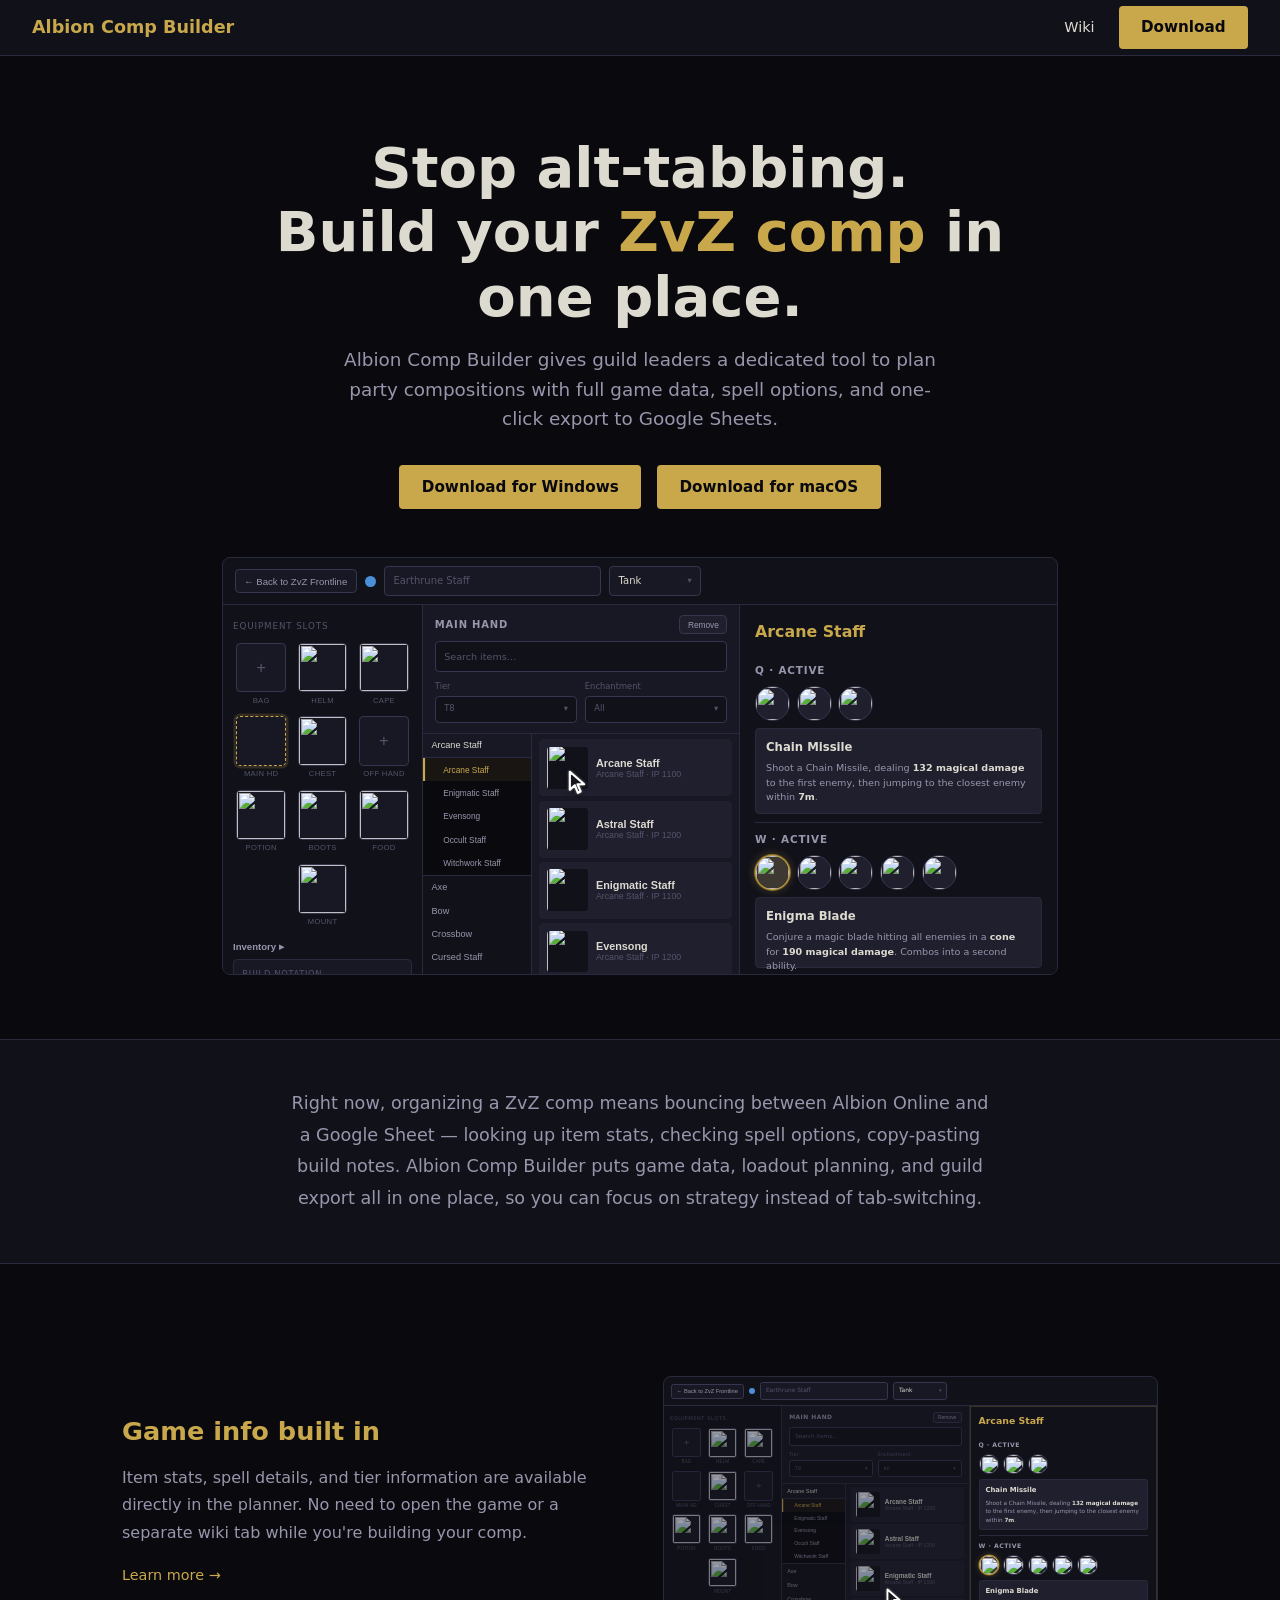
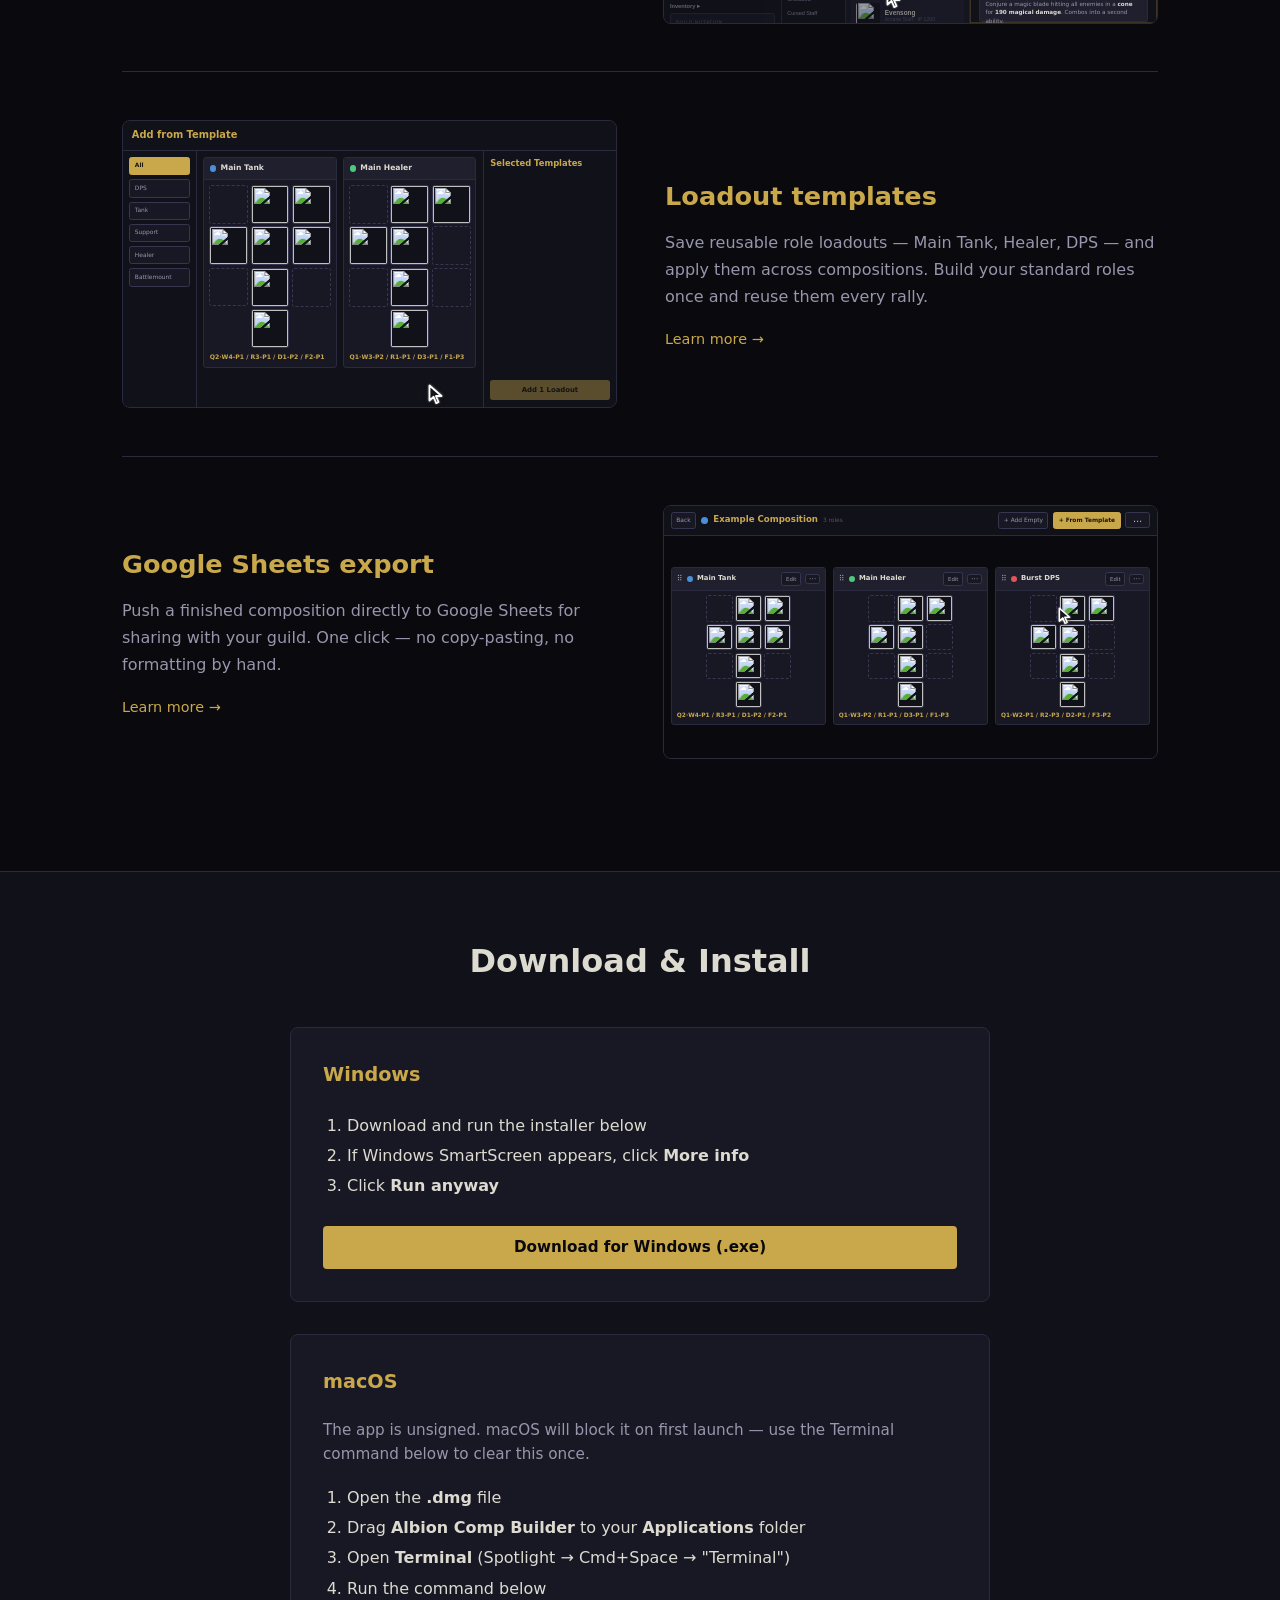
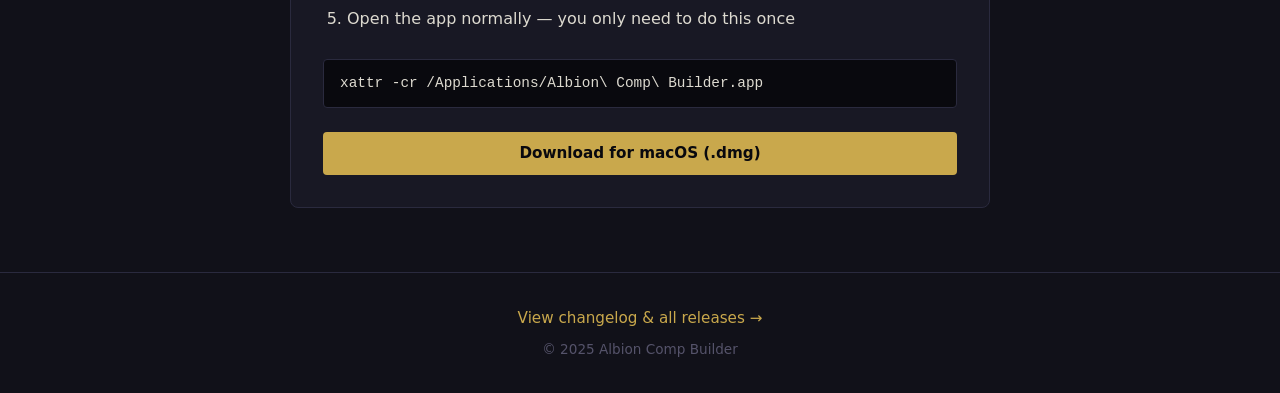
==== commit e9d1cd18: "chore(scenes): remove transitional CSS-animation gates and legacy s-* block All 8 demo scenes now ru" ====
--- a/index.html
+++ b/index.html
@@ -7,7 +7,6 @@
   <meta name="description" content="Plan your Albion Online ZvZ compositions without leaving your browser. Game data, loadout templates, and Google Sheets export — all in one place.">
   <link rel="stylesheet" href="assets/css/styles.css">
   <link rel="stylesheet" href="assets/css/scenes.css">
-  <script>document.documentElement.classList.add('js')</script>
 </head>
 <body>
 
--- a/assets/css/styles.css
+++ b/assets/css/styles.css
@@ -321,11 +321,6 @@
     gap: 1.5rem;
   }
 
-  .demo--feature {
-    width: 100%;
-    min-width: unset;
-  }
-
   #install {
     padding: 2.5rem 1.25rem;
   }
--- a/assets/css/scenes.css
+++ b/assets/css/scenes.css
@@ -1,8 +1,7 @@
 /* ===== Demo scenes ===================================================== */
-/* Auto-playing CSS mockups that replace the old static screenshot slots.
-   Animations run with zero JS (baseline); scenes.js only pauses off-screen
-   scenes when JS is present (html.js gate). prefers-reduced-motion freezes
-   each scene on its base frame. No binary assets. */
+/* Looks live here; ALL scene motion lives in scenes.js as GSAP timelines.
+   Base frames = completed look, so no-JS and prefers-reduced-motion both
+   rest on the finished frame without extra rules. No binary assets. */
 
 .demo {
   position: relative;
@@ -14,6 +13,9 @@
 .wiki-content .demo { height: 260px; margin: 1.25rem 0 2rem; }
 .demo--hero { height: 400px; margin-top: 1.5rem; }
 .demo--feature { height: 280px; flex: 1; min-width: 260px; }
+@media (max-width: 700px) {
+  .demo--feature { width: 100%; min-width: unset; }
+}
 
 .scene-stage {
   position: absolute;
@@ -53,64 +55,6 @@
 .sc-menu-item { display: flex; align-items: center; gap: 0.65em; border-radius: 0.3em; color: var(--text); font-size: 0.98em; font-weight: 600; padding: 0.7em 0.8em; white-space: nowrap; }
 .sc-menu-item--danger { color: #e05555; }
 .sc-spinner { width: 0.95em; height: 0.95em; border: 0.2em solid rgba(224,201,127,0.25); border-top-color: #e0c97f; border-radius: 50%; flex: none; }
-
-/* Shared primitives ---------------------------------------------------- */
-.s-cursor {
-  position: absolute;
-  width: 18px;
-  height: 26px;
-  /* macOS-style pointer: slim black arrow with a real white stroke (an SVG
-     stroke gives a crisp, even outline that a chained drop-shadow can't). */
-  background: url("data:image/svg+xml,<svg xmlns='http://www.w3.org/2000/svg' viewBox='0 0 20 28'><path d='M2 2 L2 22 L7.5 17 L11 25.5 L14 24 L10.5 16 L18 16 Z' fill='%2316161c' stroke='%23ffffff' stroke-width='2.4' stroke-linejoin='round'/></svg>") center/contain no-repeat;
-  filter: drop-shadow(0 0 1px rgba(255, 255, 255, 0.55)) drop-shadow(0 2px 2px rgba(0, 0, 0, 0.5));
-  transform-origin: 10% 7%;    /* press scales from the pointer tip */
-  z-index: 9;
-  pointer-events: none;
-}
-.s-card {
-  position: relative;
-  background: var(--s2);
-  border: 1px solid var(--border);
-  border-left: 3px solid var(--gold);
-  border-radius: 6px;
-  padding: 10px 12px;
-}
-.s-chip {
-  display: inline-block;
-  padding: 2px 7px;
-  border-radius: 4px;
-  background: var(--s3);
-  color: var(--text2);
-  font-size: 9px;
-}
-.s-btn {
-  display: inline-block;
-  padding: 4px 9px;
-  border-radius: 4px;
-  font-size: 9px;
-  letter-spacing: 0.03em;
-  background: var(--s3);
-  color: var(--text);
-}
-.s-btn--gold { background: var(--gold); color: #1a160a; font-weight: 700; }
-.s-dot { width: 7px; height: 7px; border-radius: 50%; display: inline-block; }
-.s-slot {
-  border: 1px solid var(--border2);
-  border-radius: 4px;
-  background: var(--s2);
-  aspect-ratio: 1;
-}
-.s-slot--filled { border-style: solid; }
-.s-slot--active { border: 1px dashed var(--gold); box-shadow: 0 0 0 2px rgba(201,168,76,0.18); }
-
-/* JS-only perf gate: pause scenes that are off-screen. With no JS the
-   html.js prefix never matches, so animations always run (PE baseline). */
-html.js .demo:not(.is-onscreen) .scene-stage,
-html.js .demo:not(.is-onscreen) .scene-stage * { animation-play-state: paused !important; }
-
-@media (prefers-reduced-motion: reduce) {
-  .scene-stage, .scene-stage * { animation: none !important; }
-}
 
 /* Scene: Dashboard ----------------------------------------------------- */
 .scene--dashboard .sd-head {
@@ -216,7 +160,7 @@
 .scene--builder .sb-cat-l2 { padding-left: 2.4cqw; font-size: 1cqw; }
 .scene--builder .sb-items { flex: 1; min-width: 0; padding: 0.7cqw 0.9cqw; overflow: hidden; display: flex; flex-direction: column; gap: 0.5cqw; }
 .scene--builder .sb-item { display: flex; align-items: center; gap: 0.9cqw; background: var(--s3); border: 1px solid transparent; border-radius: 0.5cqw; padding: 0.8cqw; text-align: left; width: 100%; }
-.scene--builder .sb-iic { width: 5cqw; height: 5cqw; flex: none; border-radius: 0.4cqw; background: var(--s1); overflow: hidden; display: flex; align-items: center; justify-content: center; }
+.scene--builder .sb-iic { width: 5cqw; height: 5cqw; flex: none; border: 0; border-radius: 0.4cqw; background: var(--s1); overflow: hidden; display: flex; align-items: center; justify-content: center; } /* sc-slot's border is unwanted here — old cells were borderless */
 .scene--builder .sb-iic img { width: 118%; height: 118%; object-fit: contain; }
 .scene--builder .sb-item strong { display: block; color: var(--text); font-size: 1.3cqw; }
 .scene--builder .sb-item small { display: block; color: var(--text3); font-size: 1.05cqw; }
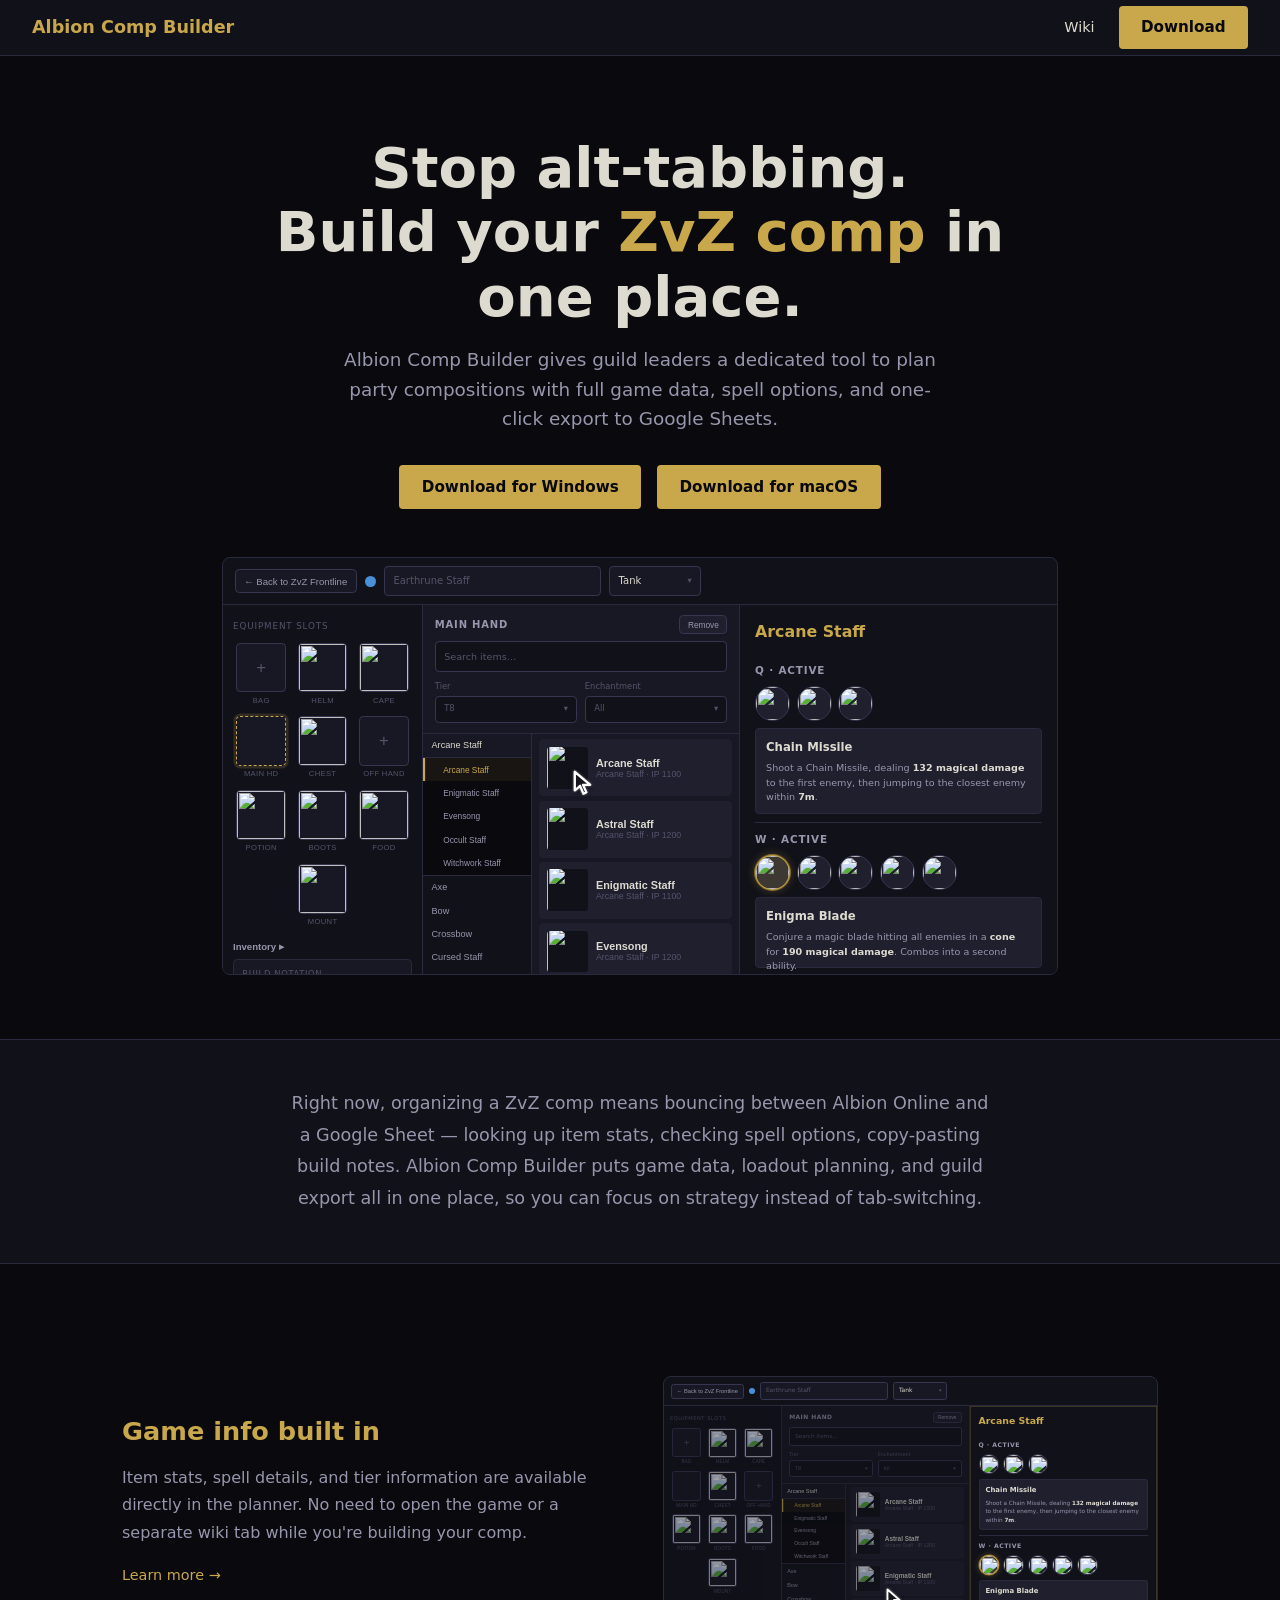
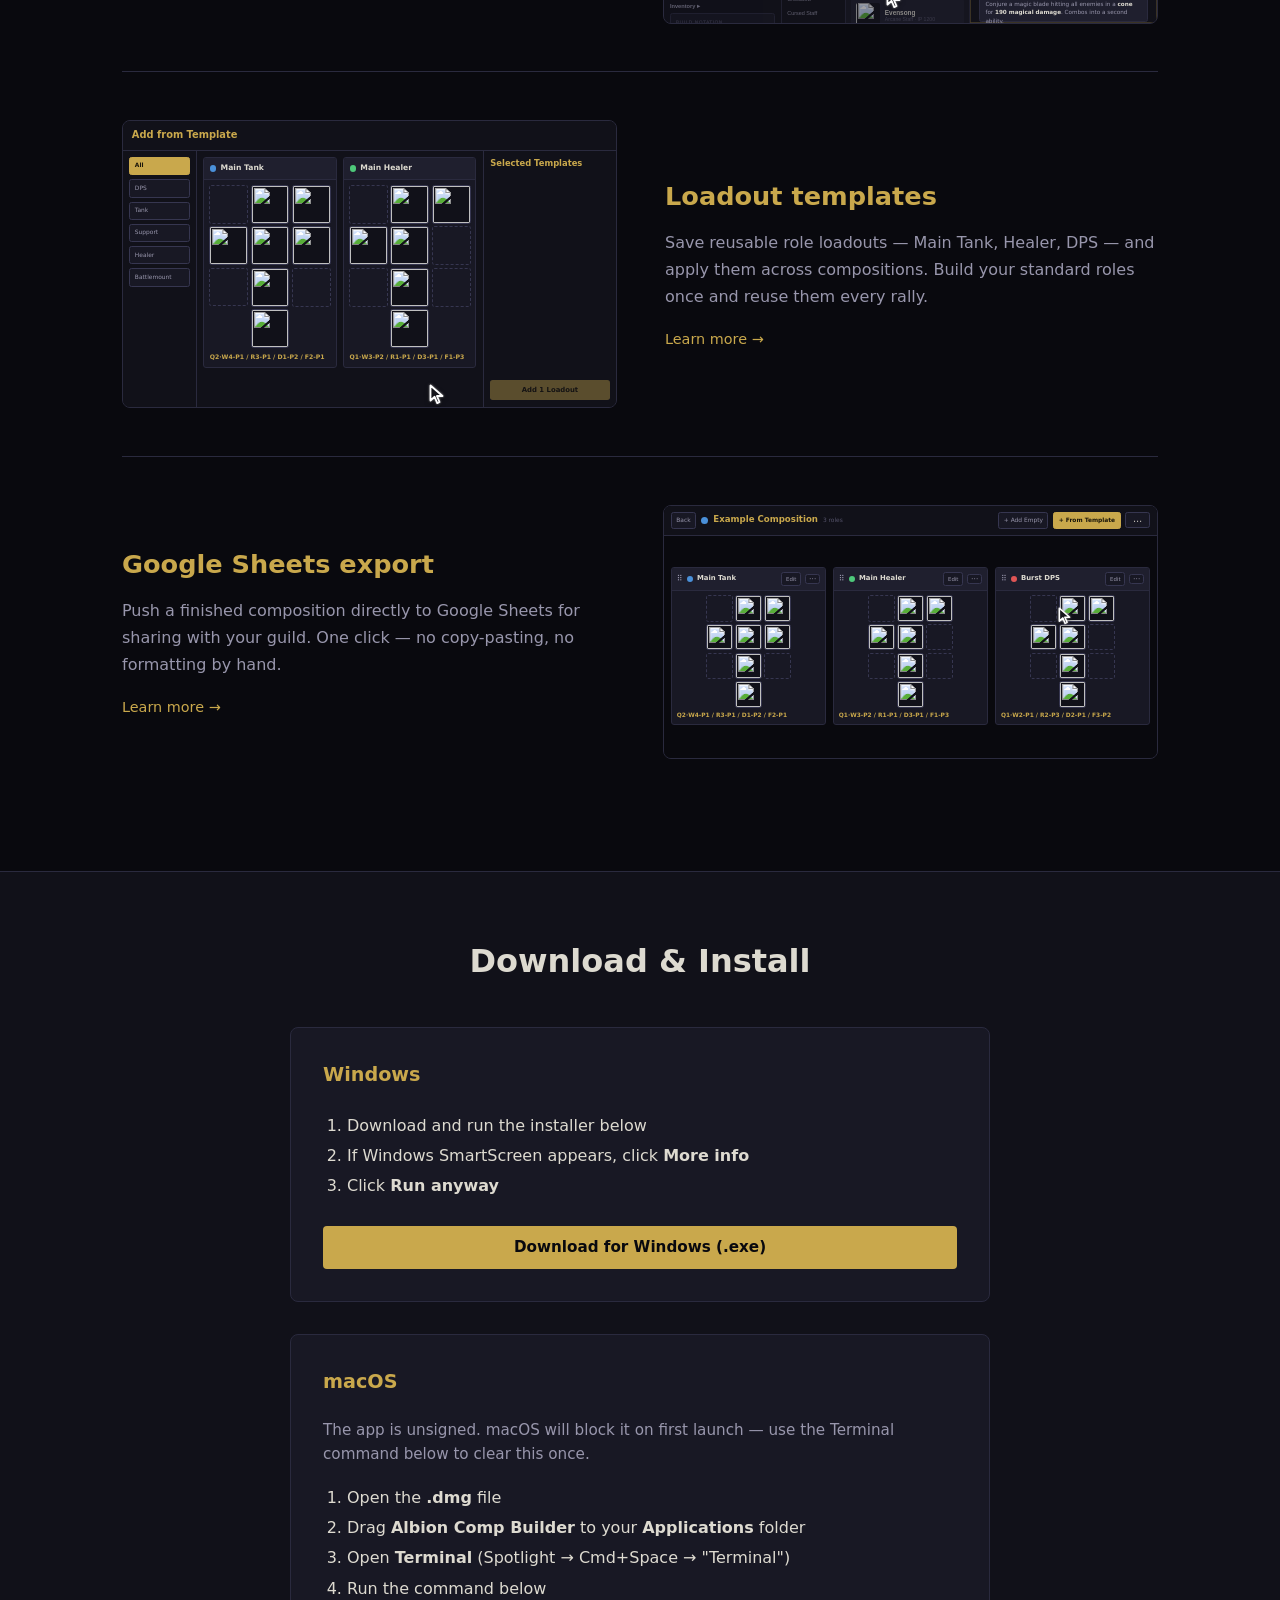
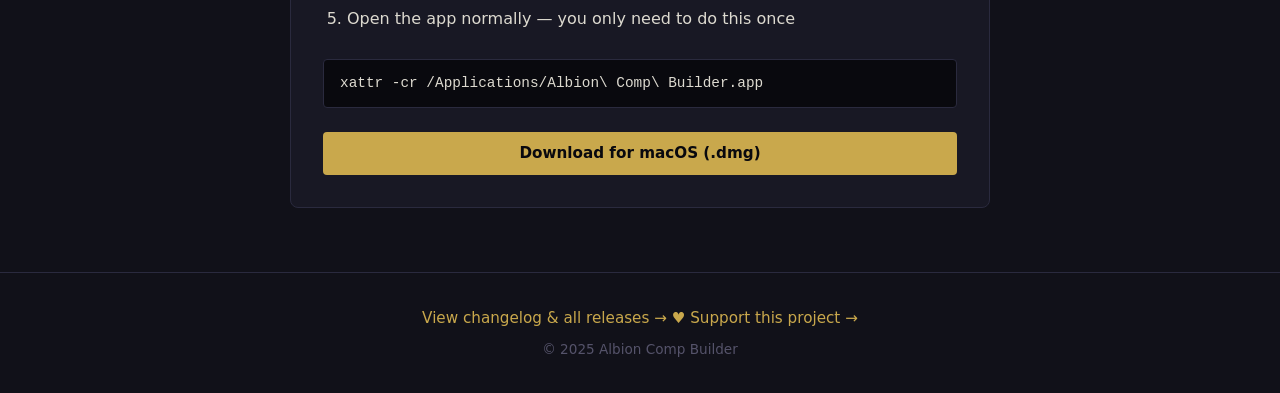
==== commit dd40e10f: "feat: add Support link to footer" ====
--- a/index.html
+++ b/index.html
@@ -385,6 +385,10 @@
        target="_blank" rel="noopener">
       View changelog &amp; all releases →
     </a>
+    <a href="https://ko-fi.com/sudorain"
+       target="_blank" rel="noopener noreferrer">
+      ♥ Support this project →
+    </a>
     <p>© 2025 Albion Comp Builder</p>
   </footer>
 
--- a/assets/css/scenes.css
+++ b/assets/css/scenes.css
@@ -337,7 +337,7 @@
    width slot. Role colors are the REAL ROLE_COLORS from src/domain/loadouts.ts
    (Tank #4a90d9, Healer #4ec87a, DPS #e05555). Every animated element's BASE
    (non-animated) state = its COMPLETED look, so the scene rests correctly under
-   prefers-reduced-motion (animation:none). */
+   prefers-reduced-motion (GSAP early-return). */
 
 /* Shared faithful loadout card (mirrors .loadout-card: header + 3-col
    mini-slot-grid + notation). Sized in cqw; used by the picker grid AND the
@@ -458,7 +458,7 @@
    1cqw = 1% of demo width. Role colors are the REAL ROLE_COLORS from
    src/domain/loadouts.ts (Tank #4a90d9, Healer #4ec87a, DPS #e05555).
    Every animated element's BASE (non-animated) state = its COMPLETED look, so
-   each scene rests correctly under prefers-reduced-motion (animation:none) AND
+   each scene rests correctly under prefers-reduced-motion (GSAP early-return) AND
    headless single-frame captures land on the finished frame. EXCEPTIONS (per
    the real climax): the export dropdown and the import modal rest CLOSED
    (base opacity 0), while the export banner and the new import card rest SHOWN. */
@@ -616,3 +616,70 @@
 /* Motion driven by SCENES['export-import'] GSAP timeline.
    Static base = old 100% state: both overlays opacity:0, modal1 opacity:0, modal2 opacity:1,
    new card opacity:1 transform:none, cursor at 74.5%,7.7%. */
+
+/* Scene: Item stats & abilities ---------------------------------------- */
+/* Two-pane layout: left = item browser (tier + enchant filter header + item
+   list), right = ability detail pane (sc-card) showing an off-hand's item
+   stat table. The demo story: cursor clicks Tier (T6→T8), values update;
+   cursor clicks Enchantment (All→.3), values update again. Rest frame =
+   T8.3 values (the end state of the demo story) with tier "T8" + ench ".3".
+   1cqw = 1% of demo width; sizes in cqw for uniform scaling. */
+.demo.scene--item-stats { container-type: inline-size; aspect-ratio: 1.9 / 1; height: auto; }
+.scene--item-stats .scene-stage { padding: 0; display: flex; flex-direction: column; font-size: 1.4cqw; text-align: left; }
+
+/* Two-pane flex container */
+.scene--item-stats .is-layout { display: flex; flex: 1; min-height: 0; position: absolute; inset: 0; }
+
+/* Left: item browser panel */
+.scene--item-stats .is-browser { flex: 0 0 48%; background: var(--s2); border-right: 1px solid var(--border); display: flex; flex-direction: column; min-width: 0; overflow: hidden; }
+.scene--item-stats .is-bhead { border-bottom: 1px solid var(--border); padding: 1.2cqw 1.4cqw; display: flex; flex-direction: column; gap: 0.9cqw; flex: none; }
+.scene--item-stats .is-titlerow { display: flex; align-items: center; justify-content: space-between; }
+.scene--item-stats .is-titlerow strong { color: var(--text2); font-size: 1.2cqw; letter-spacing: 0.08em; text-transform: uppercase; }
+/* Tier and Enchantment filter row */
+.scene--item-stats .is-filters { display: flex; gap: 1cqw; }
+.scene--item-stats .is-filterfield { flex: 1; display: flex; flex-direction: column; gap: 0.4cqw; min-width: 0; }
+.scene--item-stats .is-flabel { color: var(--text3); font-size: 1cqw; }
+/* is-tier / is-ench: sc-btn provides border/background/color/border-radius/font-size/padding;
+   overrides: font-size (1.15cqw), padding (0.7cqw 1cqw), display:flex, align-items, justify-content:space-between */
+.scene--item-stats .is-tier,
+.scene--item-stats .is-ench { font-size: 1.15cqw; padding: 0.7cqw 1cqw; display: flex; align-items: center; justify-content: space-between; }
+.scene--item-stats .is-tier::after,
+.scene--item-stats .is-ench::after { content: '▾'; color: var(--text3); font-size: 0.9cqw; margin-left: 0.5cqw; }
+
+/* Item list body */
+.scene--item-stats .is-bbody { flex: 1; padding: 0.7cqw 0.9cqw; overflow: hidden; display: flex; flex-direction: column; gap: 0.5cqw; }
+.scene--item-stats .is-itemrow { display: flex; align-items: center; gap: 0.9cqw; background: var(--s3); border: 1px solid transparent; border-radius: 0.5cqw; padding: 0.8cqw; }
+/* Selected item row */
+.scene--item-stats .is-itemrow--sel { border-color: var(--gold); background: rgba(201,168,76,0.08); }
+.scene--item-stats .is-iic { width: 5.5cqw; height: 5.5cqw; flex: none; border-radius: 0.4cqw; background: var(--s1); overflow: hidden; display: flex; align-items: center; justify-content: center; }
+.scene--item-stats .is-iic img { width: 100%; height: 100%; object-fit: contain; display: block; }
+.scene--item-stats .is-itext { display: flex; flex-direction: column; gap: 0.25cqw; min-width: 0; }
+.scene--item-stats .is-itext strong { display: block; color: var(--text); font-size: 1.3cqw; white-space: nowrap; overflow: hidden; text-overflow: ellipsis; }
+.scene--item-stats .is-itext small { display: block; color: var(--text3); font-size: 1.05cqw; }
+
+/* Right: ability detail pane (sc-card) */
+/* sc-card provides background/border/display:flex/flex-direction:column/overflow:hidden;
+   overrides: flex:1, border-radius:0, border-left:0 (seam covered by left pane border-right) */
+.scene--item-stats .is-detail { flex: 1; border-radius: 0; border: 0; overflow: hidden; min-width: 0; background: var(--s1); }
+/* sc-head provides display:flex/align-items/background(--s3)/border-bottom/padding/gap;
+   overrides: padding (1.2cqw 1.4cqw), gap (0.8cqw) */
+.scene--item-stats .is-detail .sc-head { padding: 1.2cqw 1.4cqw; gap: 0.8cqw; border-bottom: 1px solid var(--border); }
+/* sc-title provides color(--text)/font-weight:700/font-size:1.1em/white-space/overflow/ellipsis;
+   override: font-size (1.6cqw) */
+.scene--item-stats .is-detail .sc-title { font-size: 1.6cqw; }
+/* sc-chip provides display:inline-block/padding/border-radius/background/color/font-size;
+   override: font-size (1.05cqw), padding (0.28cqw 0.7cqw) */
+.scene--item-stats .is-detail .sc-chip { font-size: 1.05cqw; padding: 0.28cqw 0.7cqw; }
+
+/* Stat block */
+.scene--item-stats .is-statblock { padding: 1.2cqw 1.4cqw; display: flex; flex-direction: column; gap: 0; }
+.scene--item-stats .is-statrow { display: flex; align-items: center; justify-content: space-between; padding: 0.9cqw 0; border-bottom: 1px solid var(--border); }
+.scene--item-stats .is-statrow:last-child { border-bottom: 0; }
+.scene--item-stats .is-statlabel { color: var(--text2); font-size: 1.2cqw; }
+.scene--item-stats .is-statval { color: var(--gold); font-weight: 700; font-size: 1.2cqw; }
+
+/* Cursor: rest at end-of-cycle state = on the Enchantment button (top-right of browser).
+   sc-cursor provides position/size/bg/filter/transform-origin/z-index primitives. */
+.scene--item-stats .sc-cursor { width: max(13px, 1.8cqw); height: max(18px, 2.5cqw); left: 38%; top: 19%; }
+/* Base (rest) frame = T8.3 values + tier "T8" + ench ".3" — the end state of the demo story.
+   GSAP timeline set()s T6/All at t=0 and steps up through T8 → T8.3 during the cycle. */
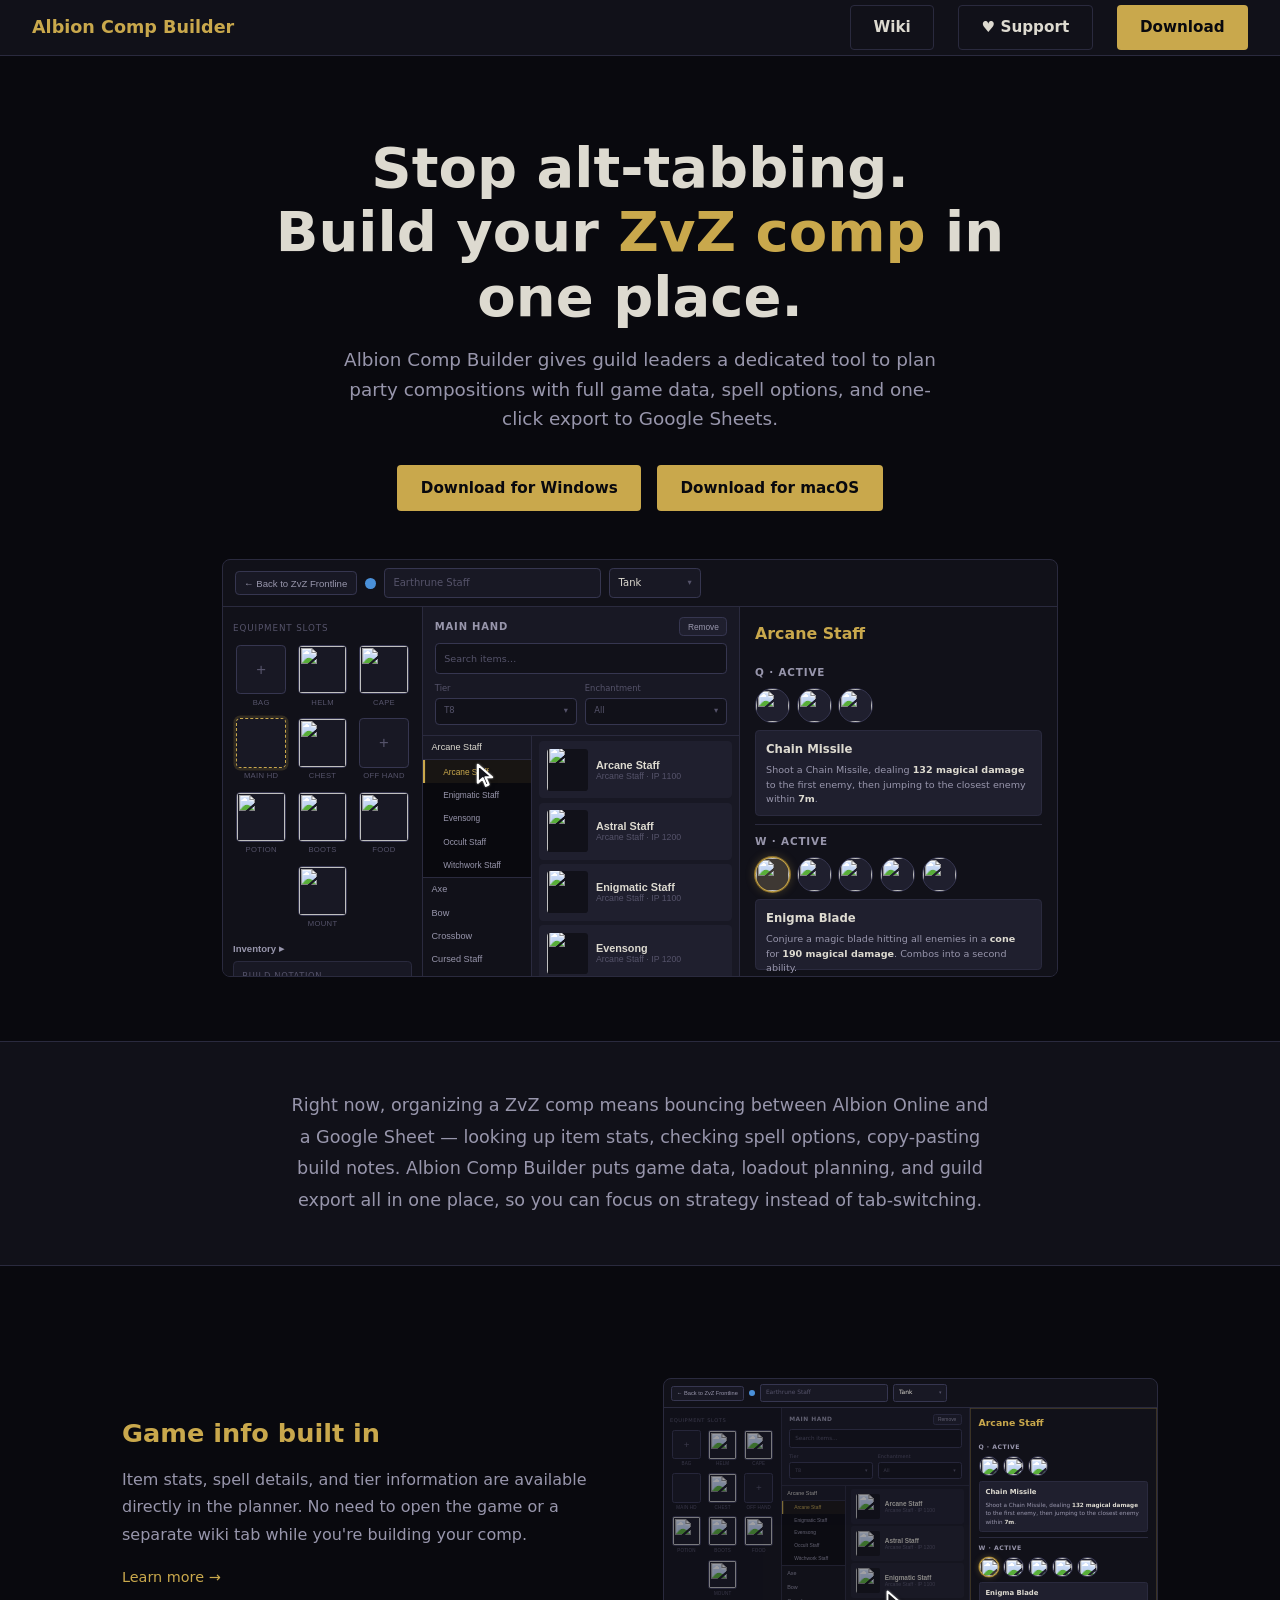
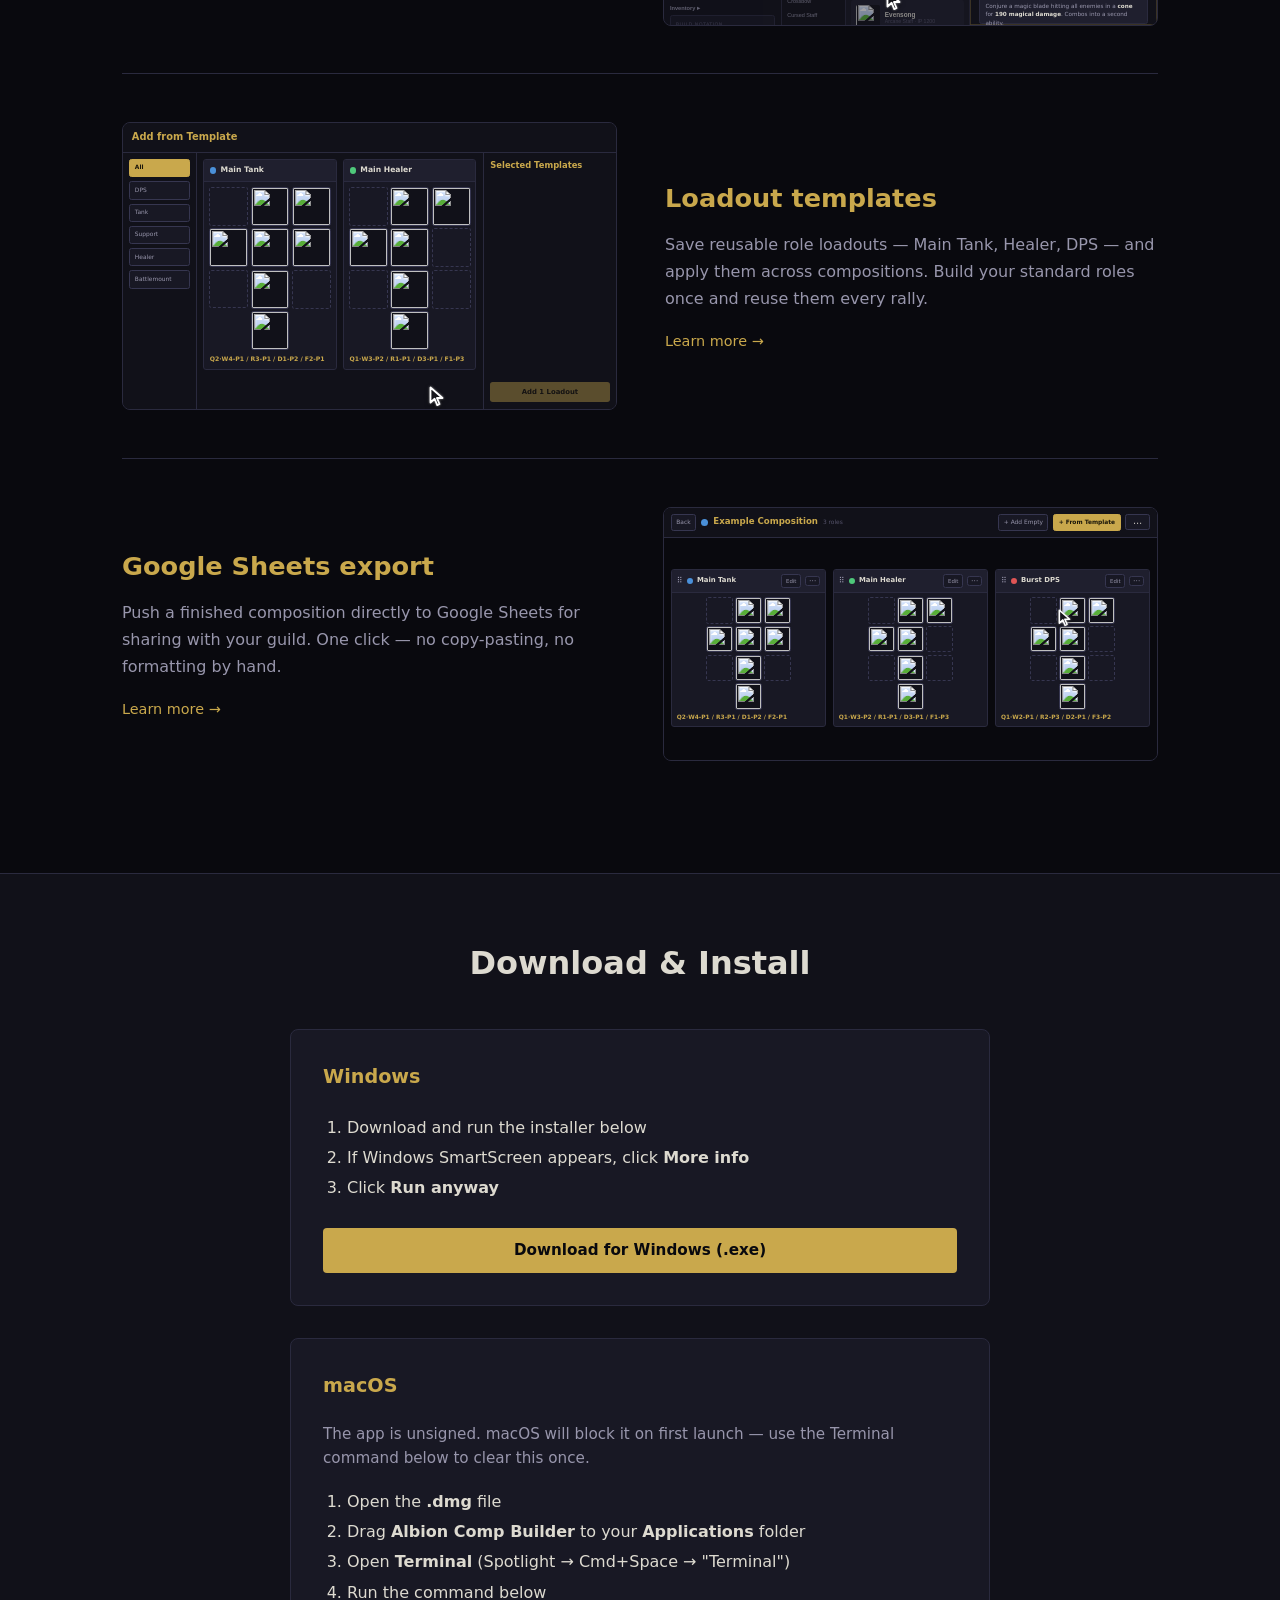
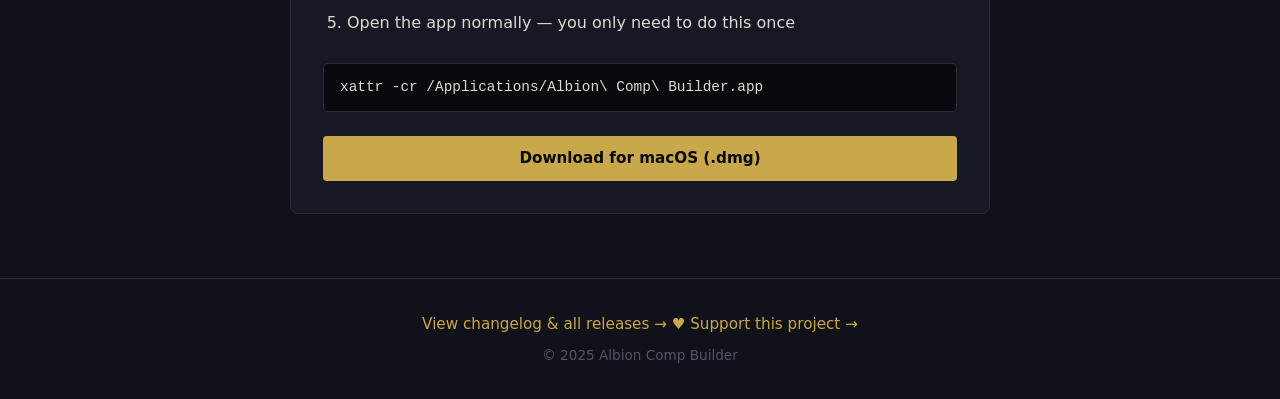
==== commit 53c54d9b: "feat: promote Wiki and Support to nav buttons" ====
--- a/index.html
+++ b/index.html
@@ -13,7 +13,8 @@
   <nav>
     <a href="#" class="nav-brand">Albion Comp Builder</a>
     <div class="nav-links">
-      <a href="wiki/getting-started/" class="nav-wiki-link">Wiki</a>
+      <a href="wiki/getting-started/" class="btn btn-ghost">Wiki</a>
+      <a href="https://ko-fi.com/sudorain" target="_blank" rel="noopener noreferrer" class="btn btn-ghost">♥ Support</a>
       <a href="#install" class="btn btn-gold">Download</a>
     </div>
   </nav>
--- a/assets/css/styles.css
+++ b/assets/css/styles.css
@@ -31,6 +31,7 @@
 .btn {
   display: inline-block;
   padding: 0.6rem 1.4rem;
+  border: 1px solid transparent;
   border-radius: 4px;
   font-weight: 600;
   font-size: 0.95rem;
@@ -46,6 +47,17 @@
 .btn-gold {
   background: var(--gold);
   color: #09090e;
+}
+
+.btn-ghost {
+  background: transparent;
+  border-color: var(--border);
+  color: var(--text);
+}
+.btn-ghost:hover {
+  opacity: 1;
+  border-color: var(--gold);
+  color: var(--gold);
 }
 
 .btn-full {
@@ -331,15 +343,6 @@
 }
 
 /* ===== Wiki ===== */
-.nav-wiki-link {
-  color: var(--text);
-  text-decoration: none;
-  font-size: 0.9rem;
-}
-
-.nav-wiki-link:hover {
-  color: var(--gold);
-}
 
 .link-learn {
   color: var(--gold);
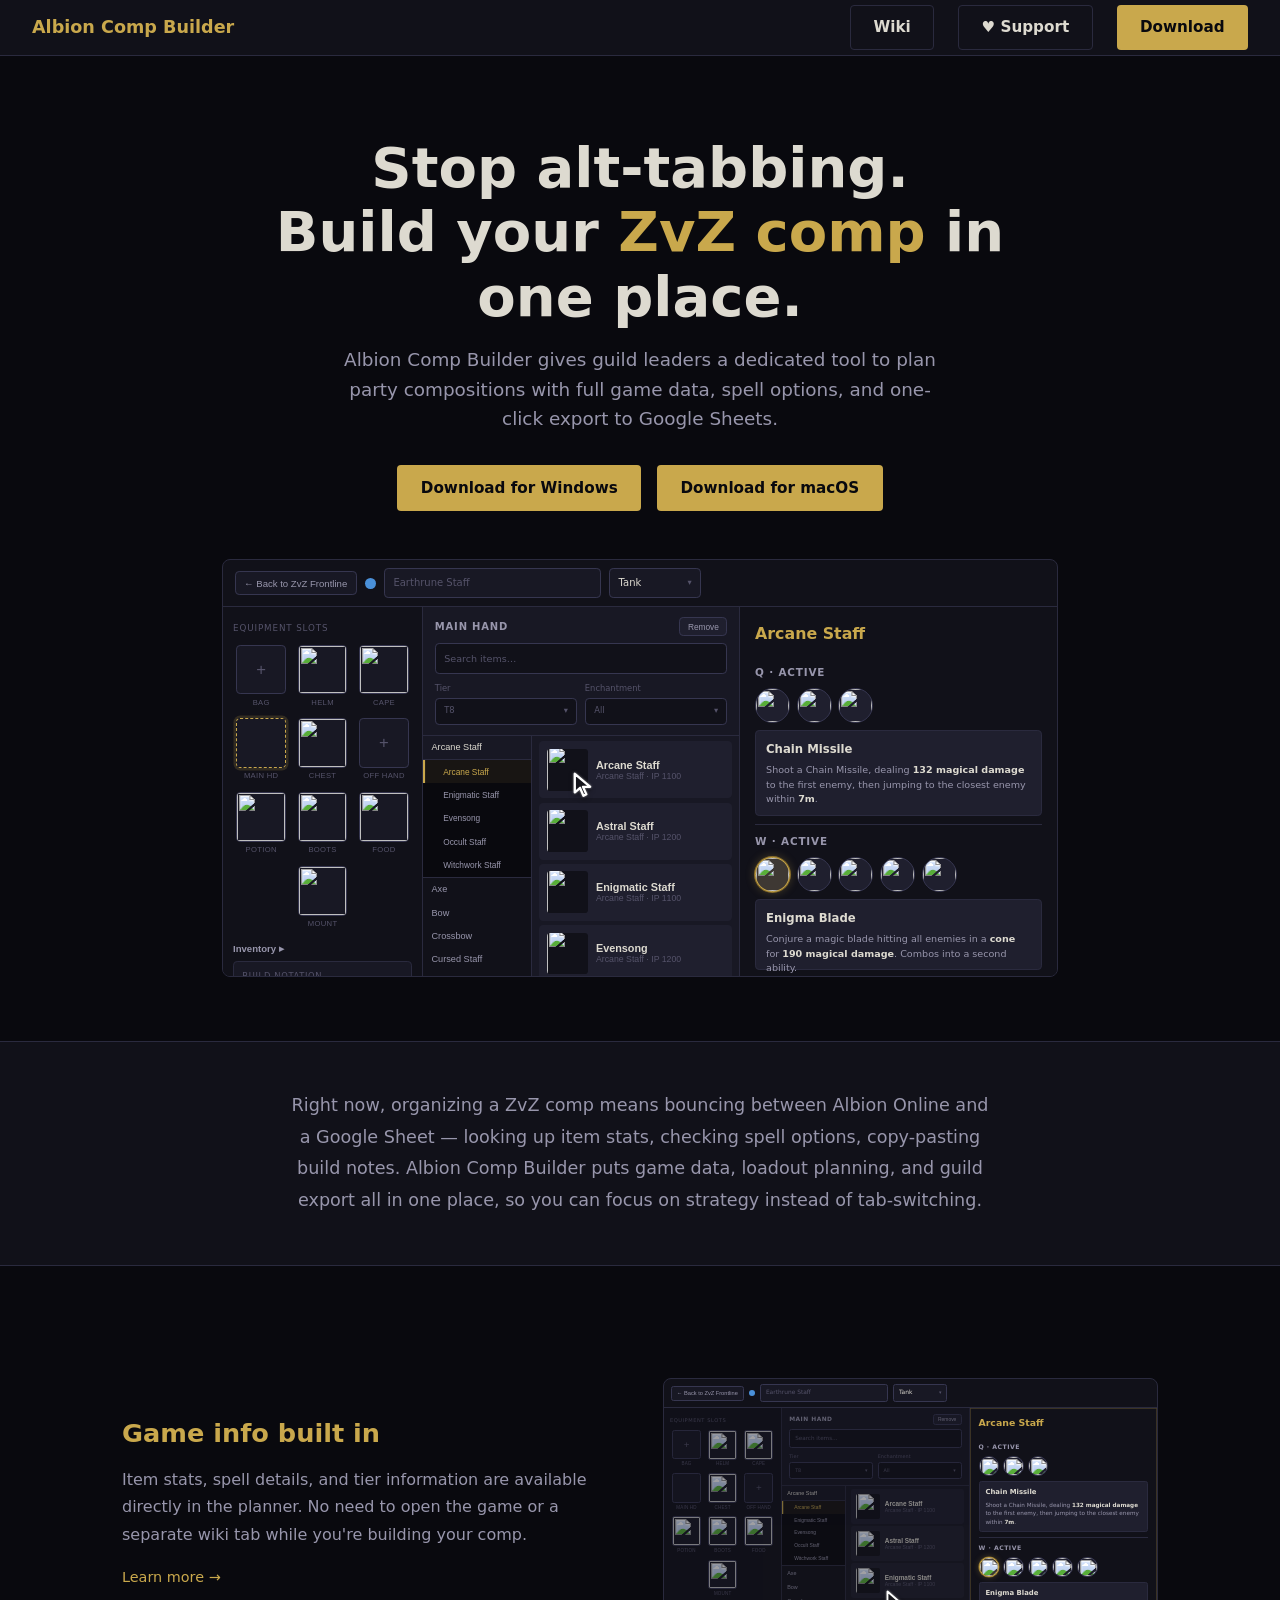
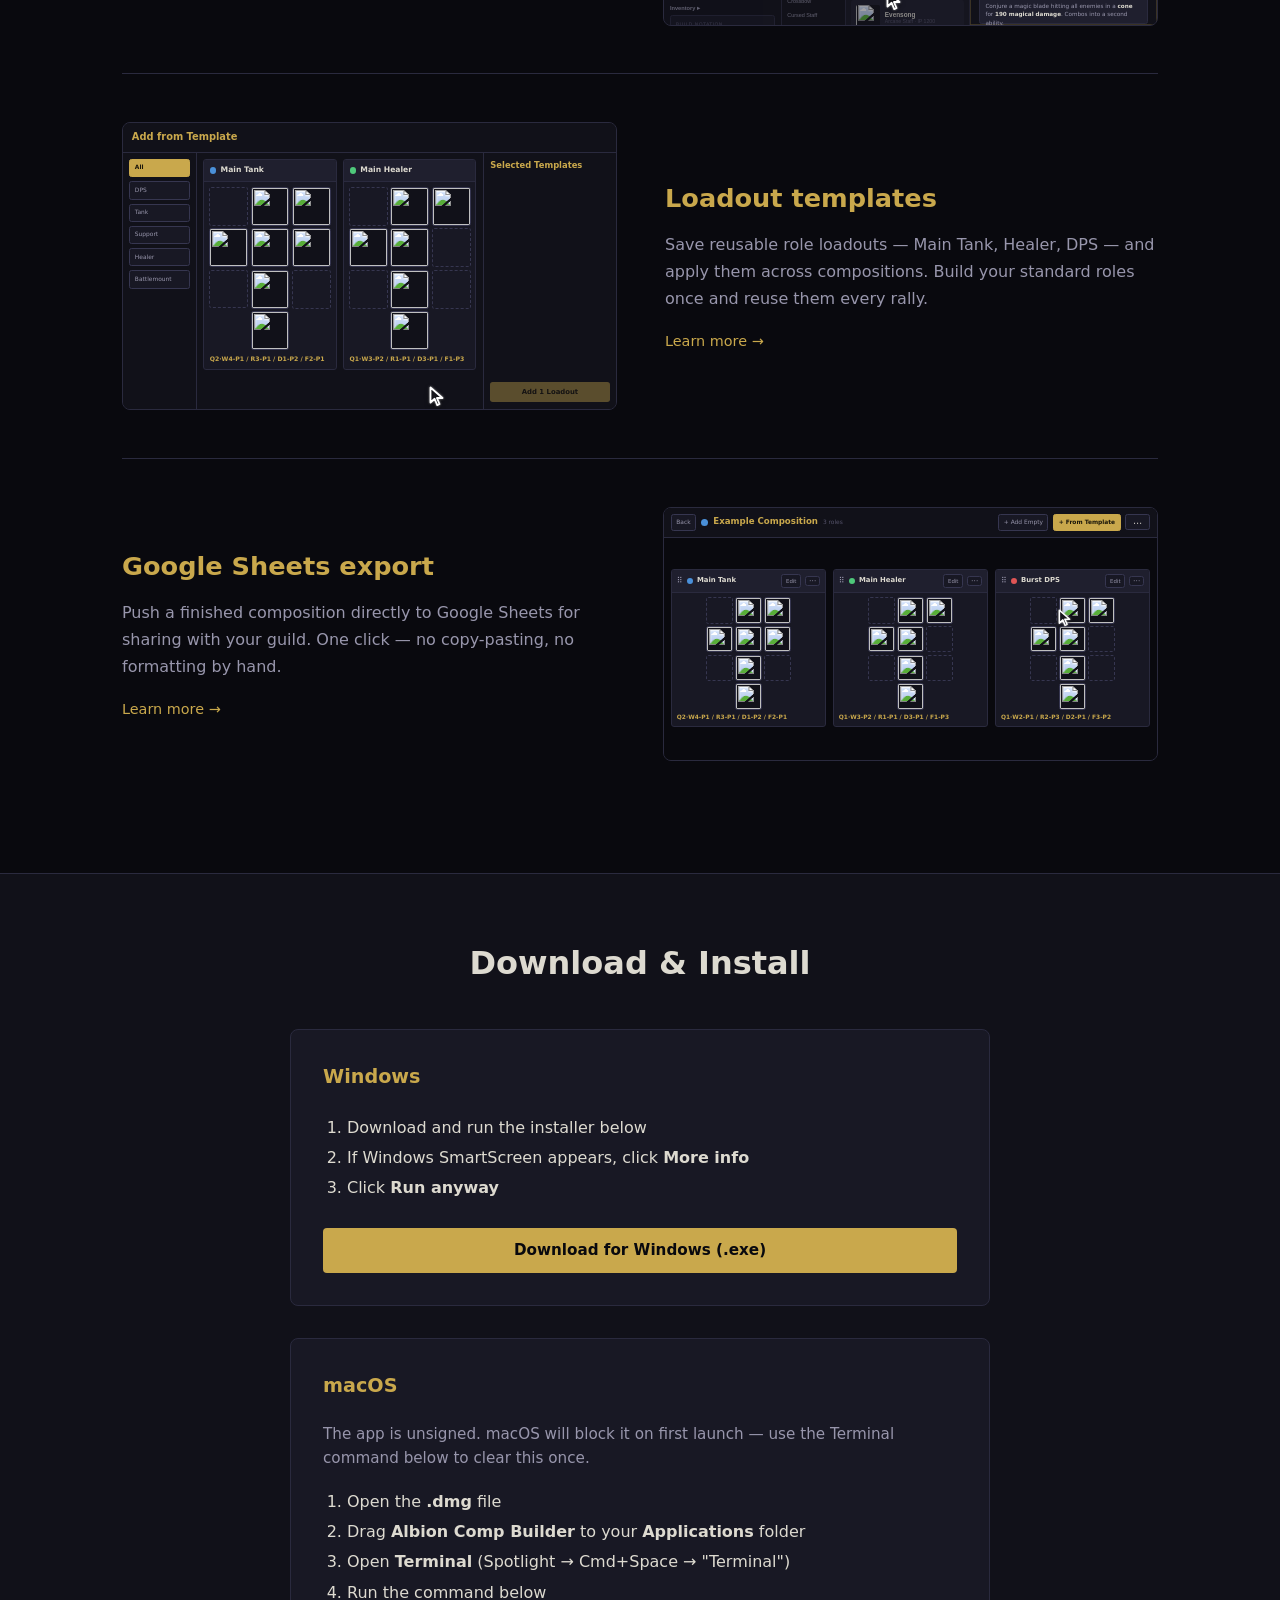
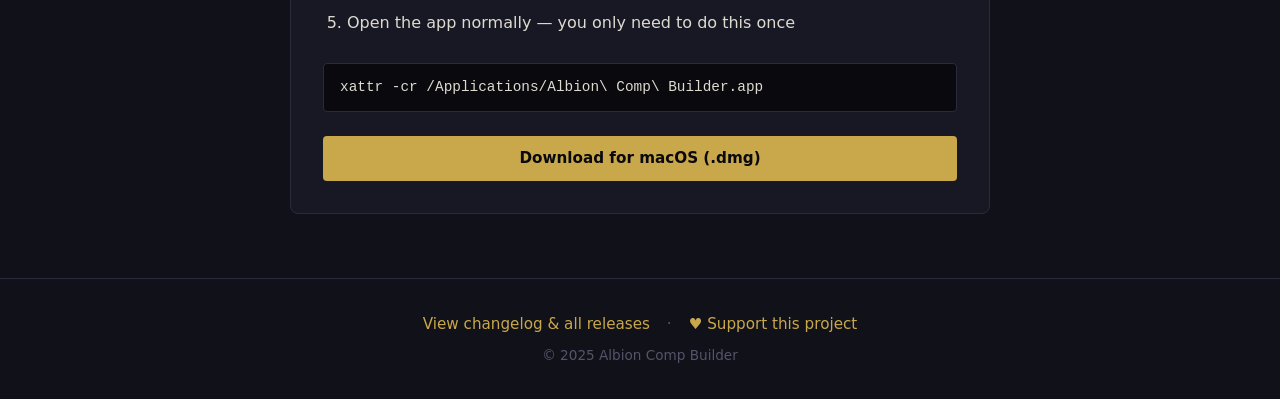
==== commit 52b7339a: "style: drop footer arrows, add link separator" ====
--- a/index.html
+++ b/index.html
@@ -384,11 +384,12 @@
   <footer>
     <a href="https://github.com/sudo-rain/AlbionCompBuilder/releases"
        target="_blank" rel="noopener">
-      View changelog &amp; all releases →
+      View changelog &amp; all releases
     </a>
+    <span class="footer-sep" aria-hidden="true">·</span>
     <a href="https://ko-fi.com/sudorain"
        target="_blank" rel="noopener noreferrer">
-      ♥ Support this project →
+      ♥ Support this project
     </a>
     <p>© 2025 Albion Comp Builder</p>
   </footer>
--- a/assets/css/styles.css
+++ b/assets/css/styles.css
@@ -296,6 +296,12 @@
   text-decoration: underline;
 }
 
+.footer-sep {
+  color: var(--text3);
+  font-size: 0.95rem;
+  margin: 0 0.75rem;
+}
+
 footer p {
   color: var(--text3);
   font-size: 0.85rem;
